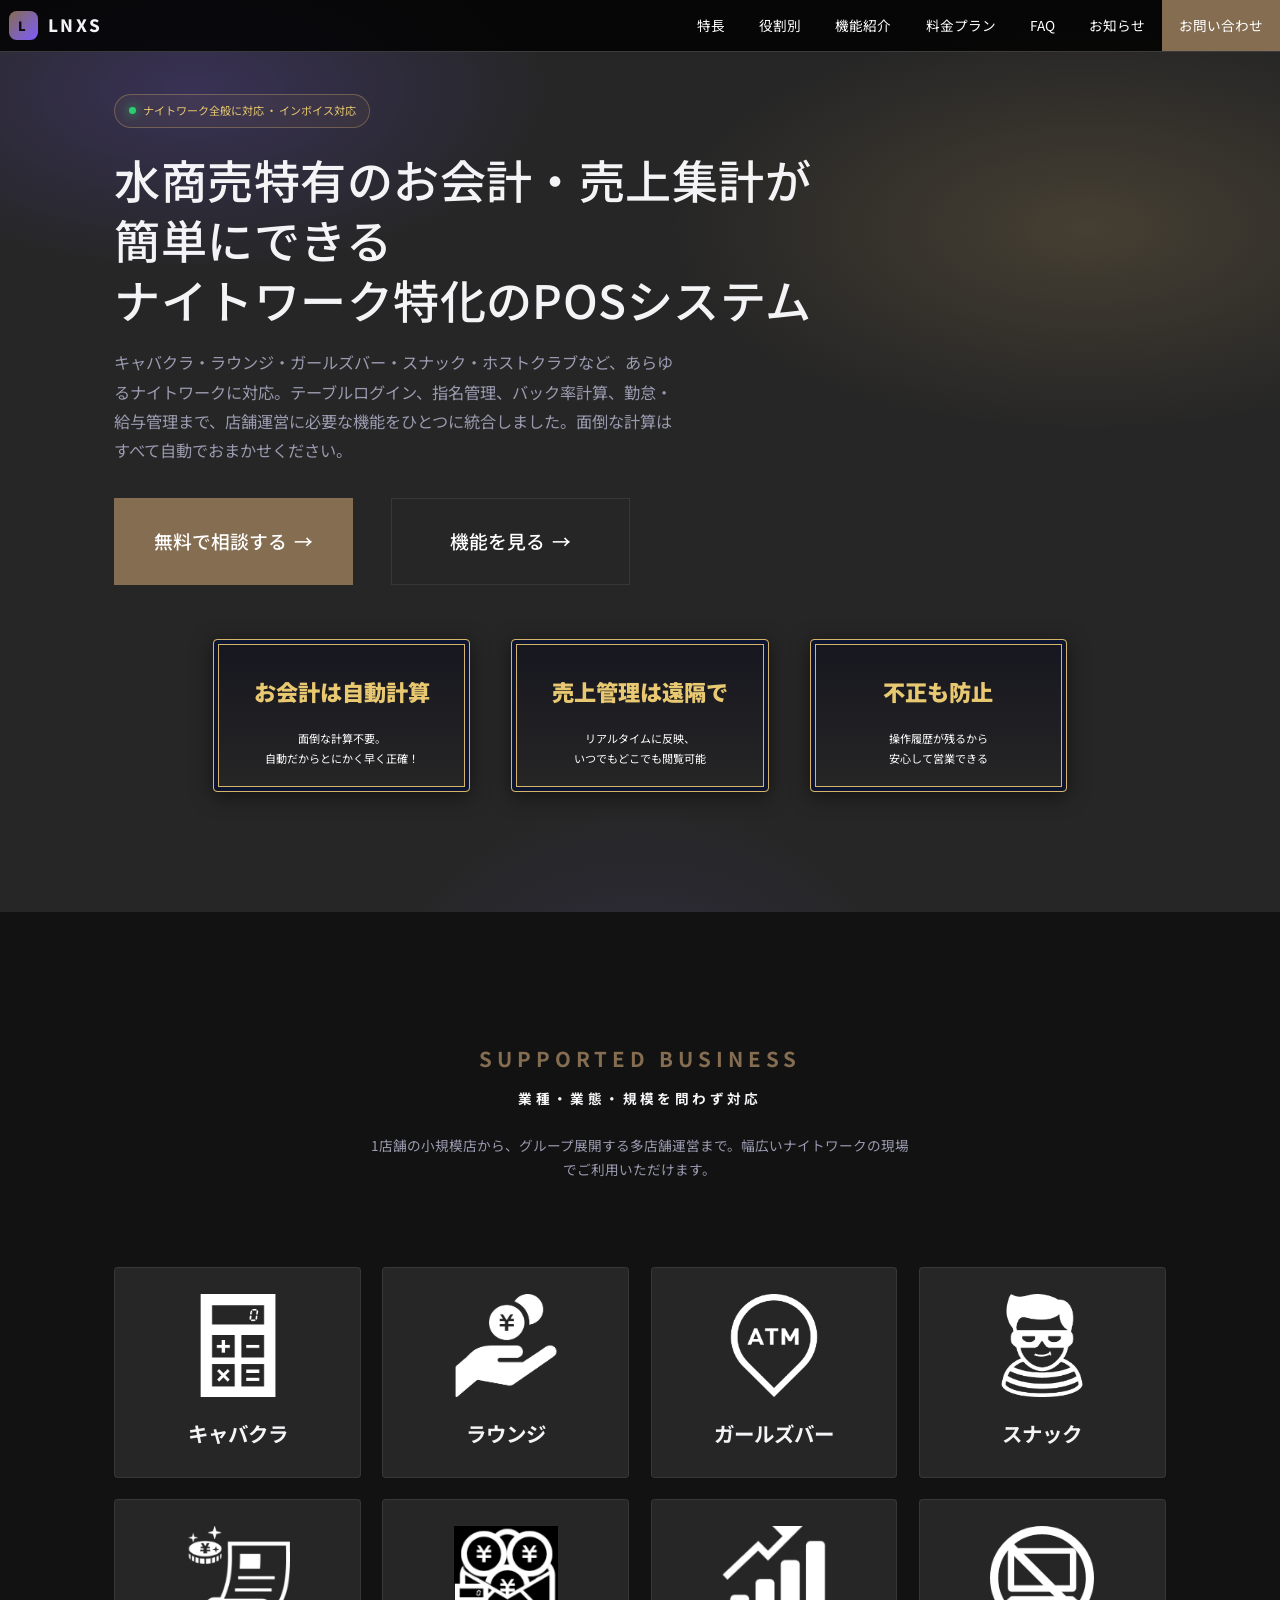
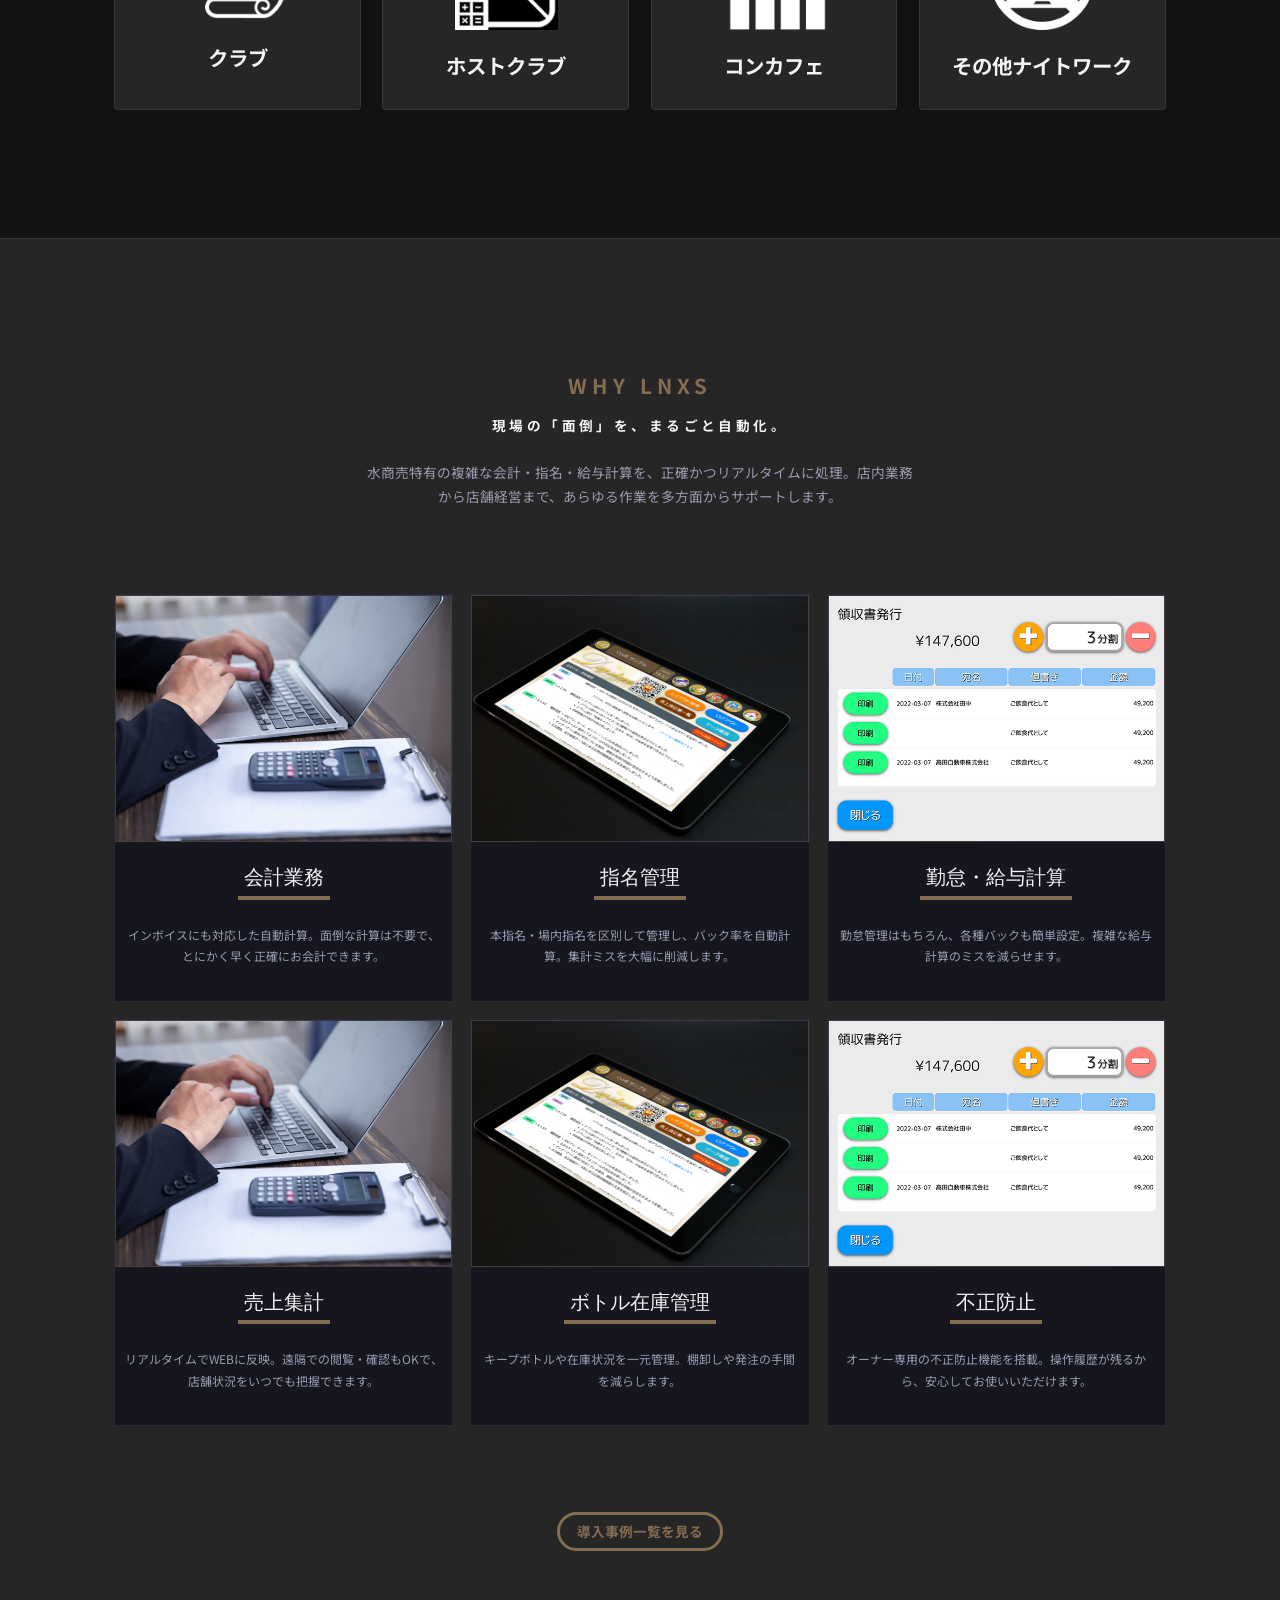
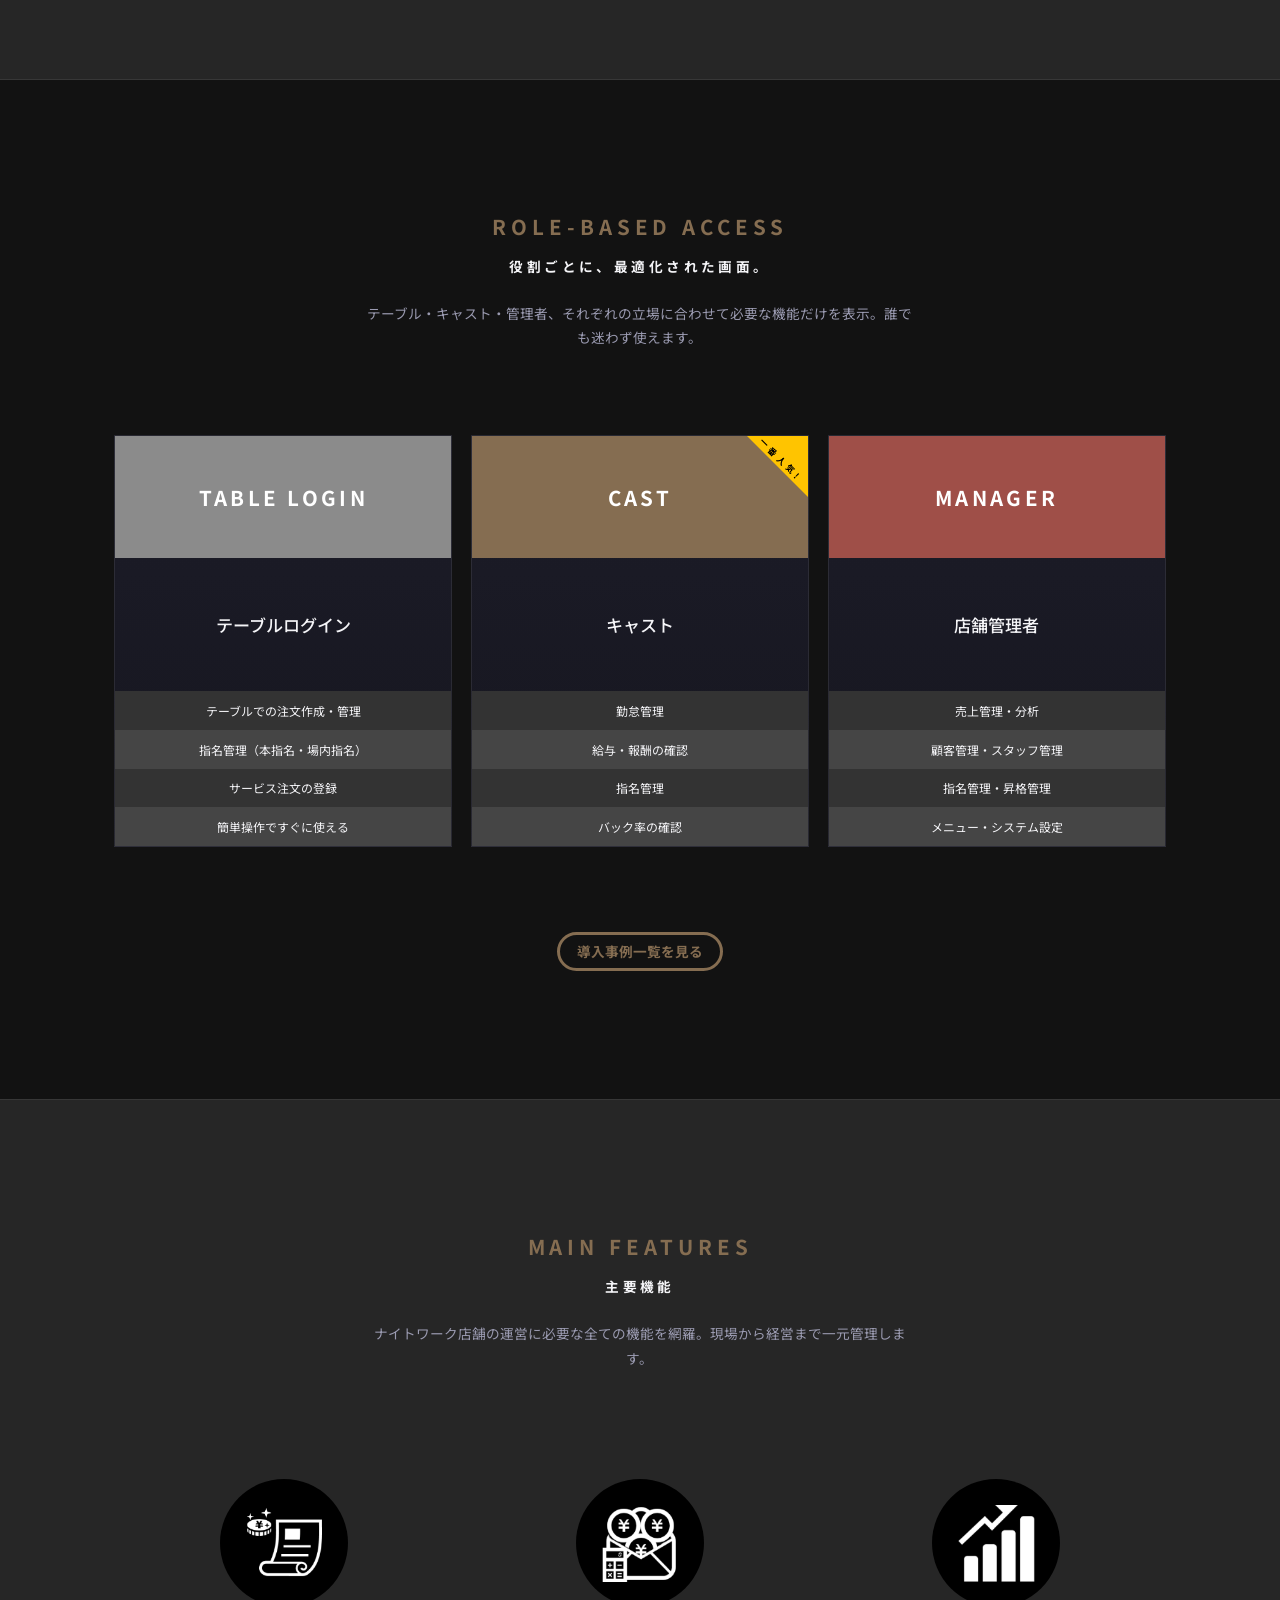
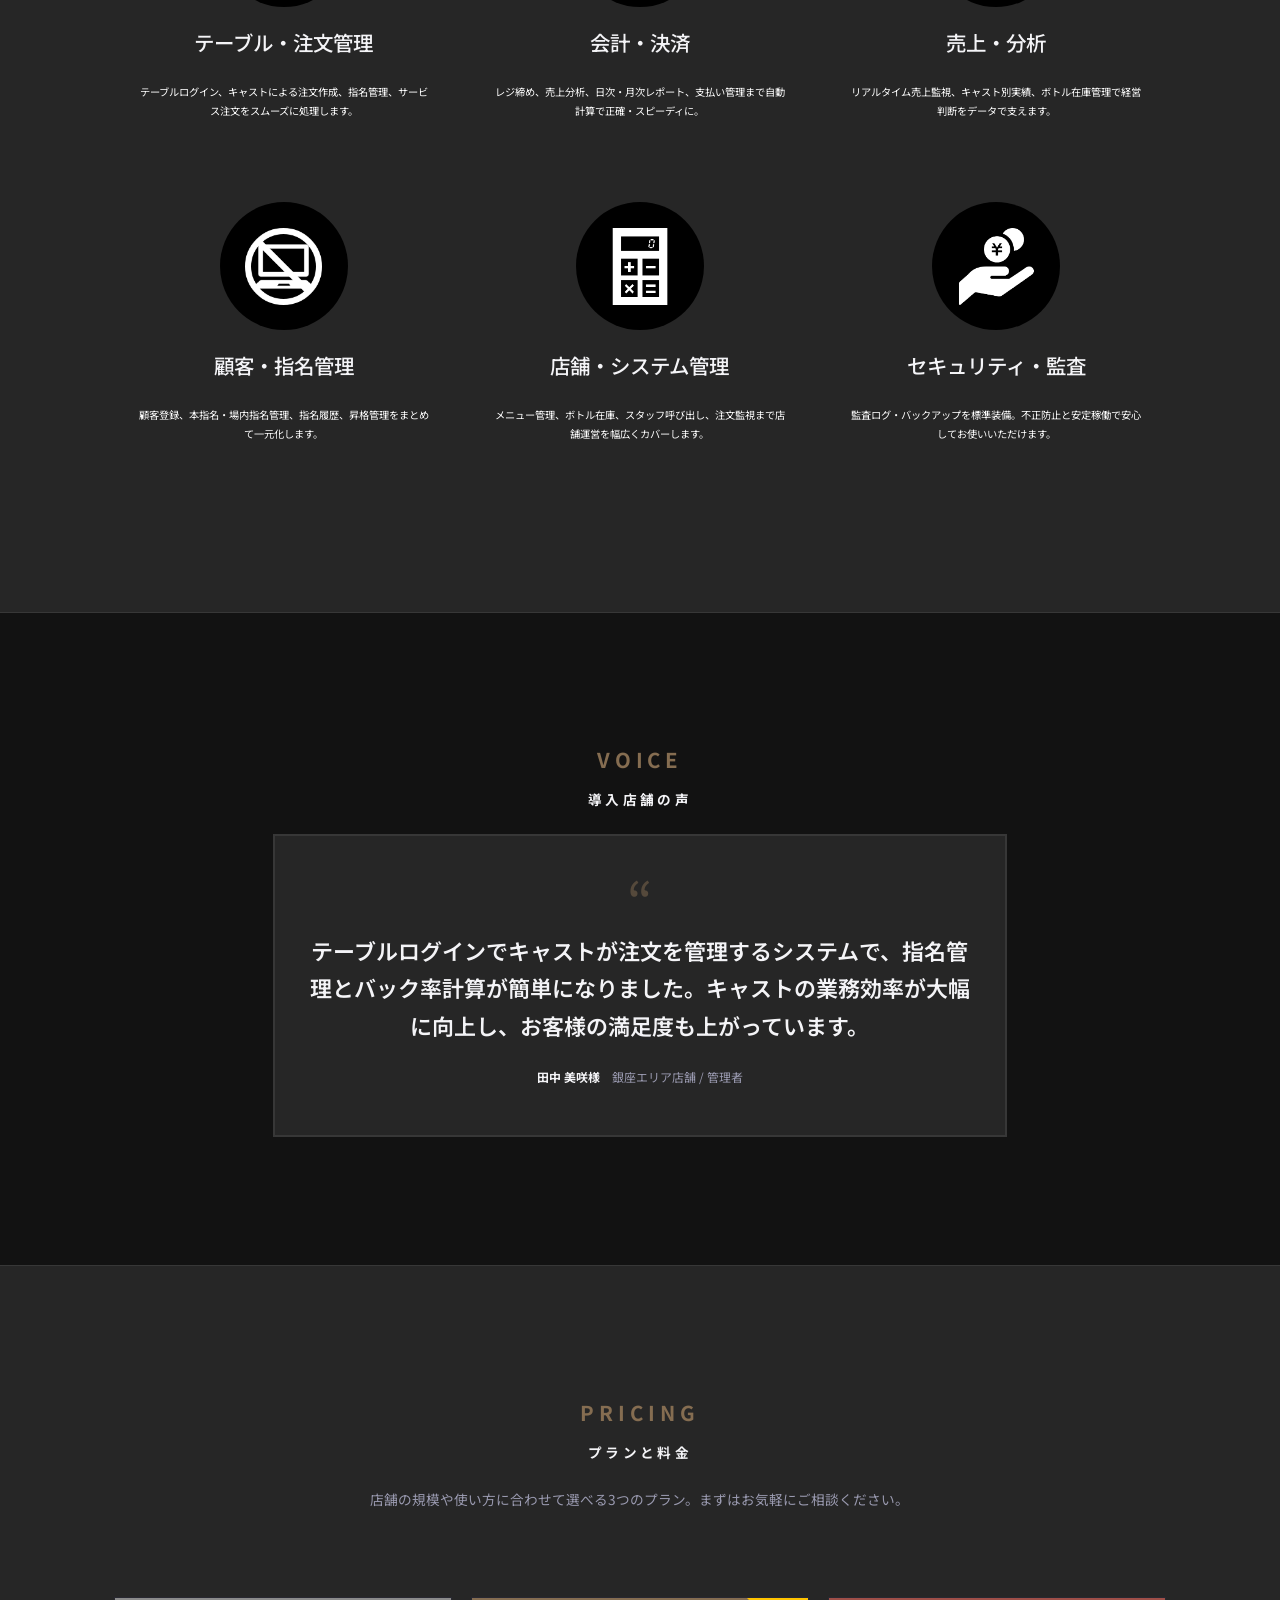
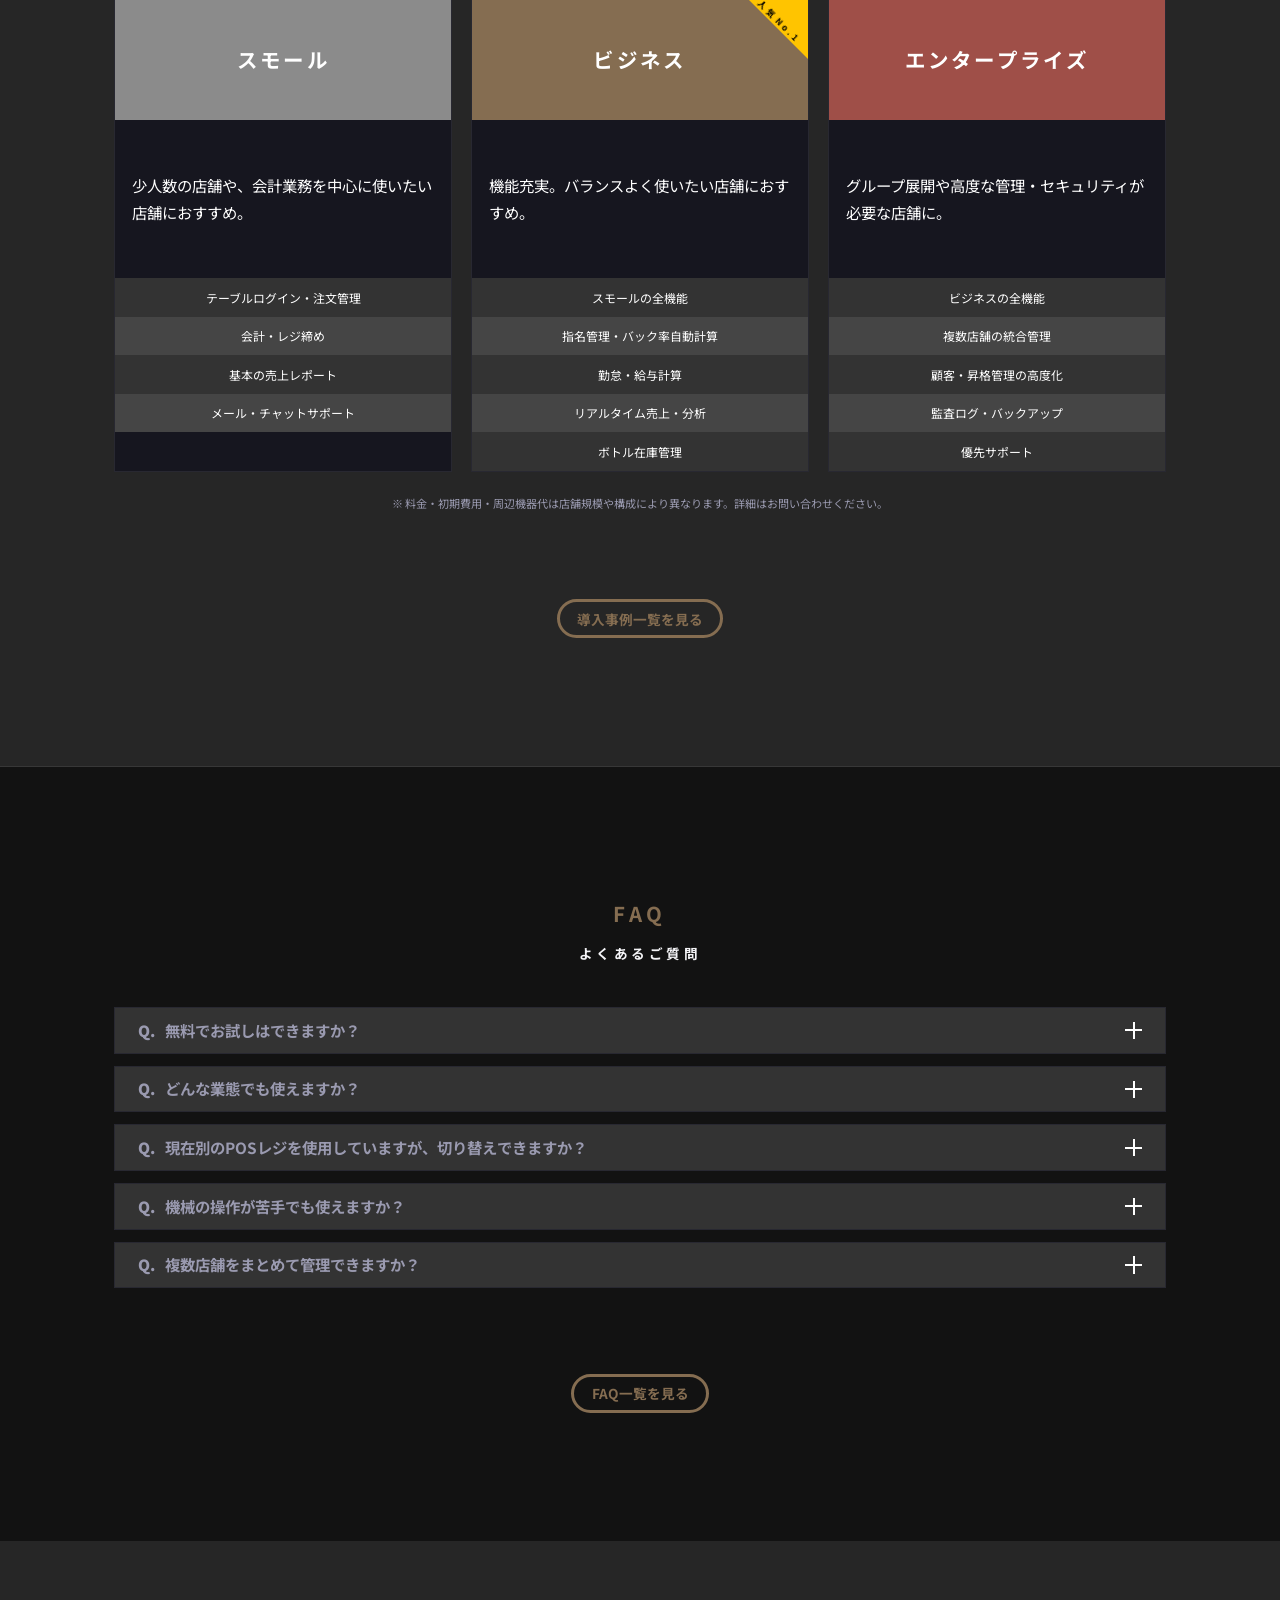
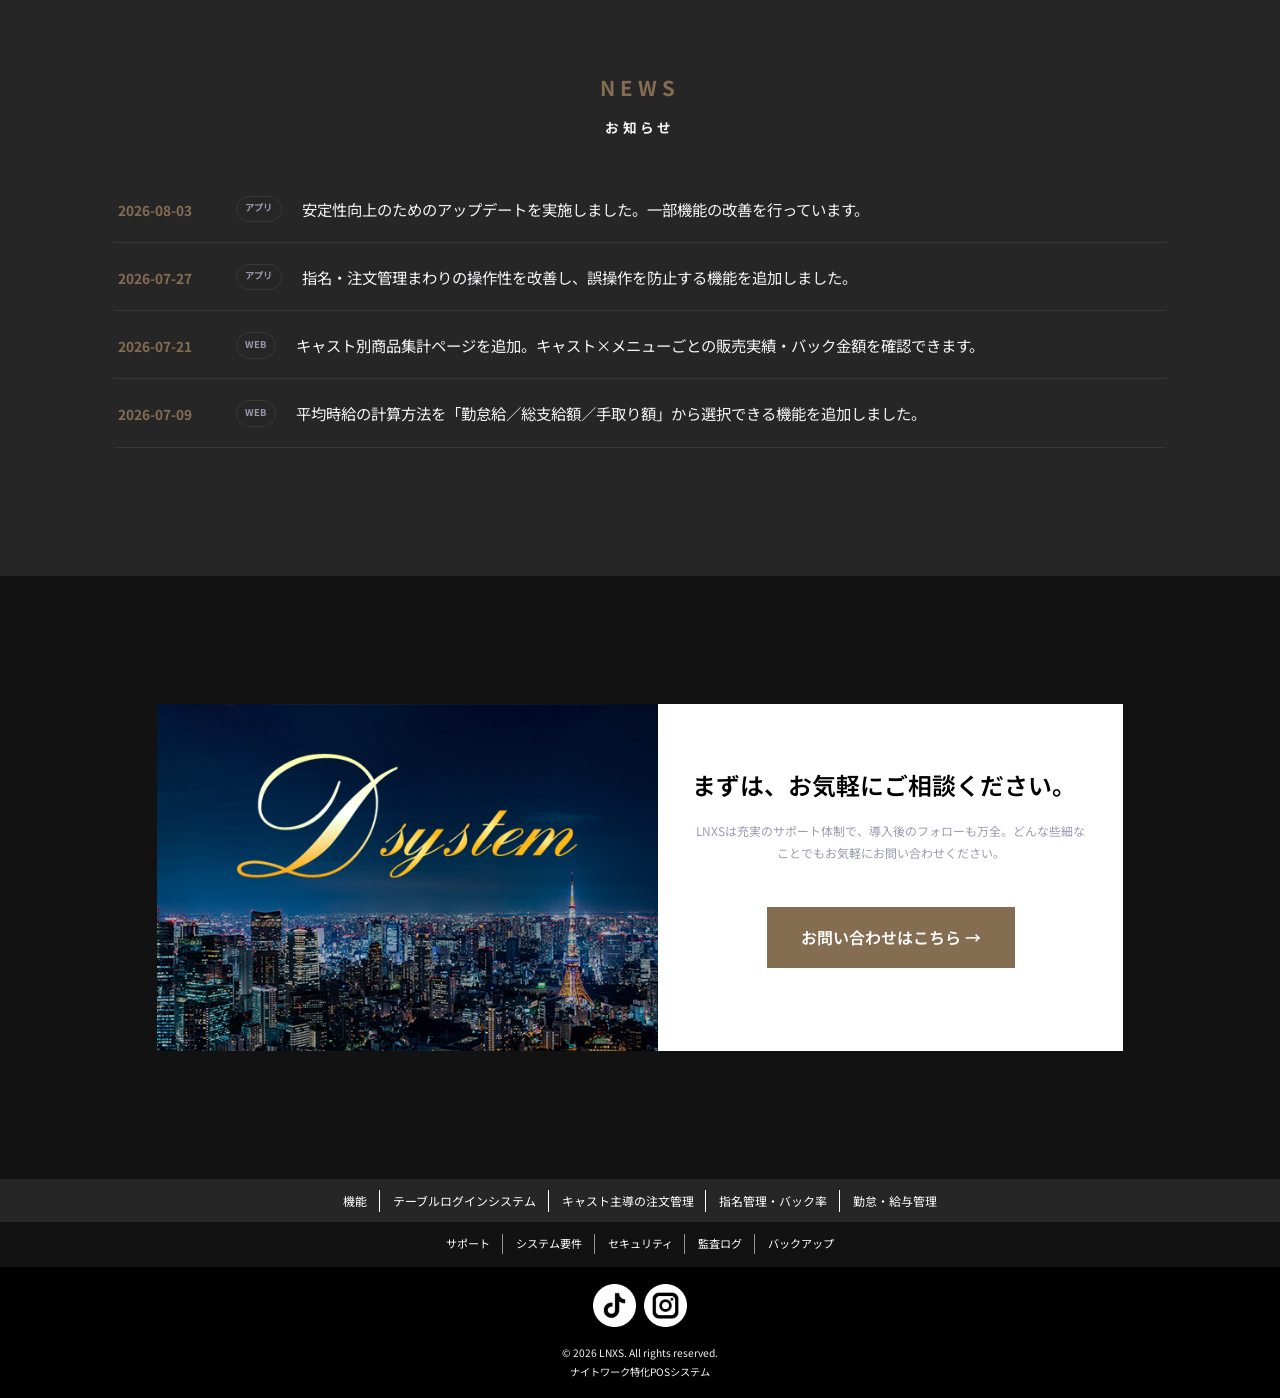
==== index.html @ a69c143a "feat: complete LP responsive" ====
<!DOCTYPE html>
<html lang="ja">

<head>
  <meta charset="UTF-8" />
  <meta name="viewport" content="width=device-width, initial-scale=1.0" />
  <title>LNXS｜(develpoing)</title>
  <meta name="description"
    content="キャバクラ・ラウンジ・ガールズバー・スナック・ホストクラブなど、ナイトワーク全般に対応した統合POSシステム「LNXS」。水商売特有のお会計・売上集計・指名管理・給与計算までワンストップ。" />
  <link rel="stylesheet" href="./assets/scss/style.css">
</head>

<body>

  <!-- ===== Nav ===== -->
  <header class="header">
    <div class="nav">
      <a class="logo"><span class="mark">L</span>LNXS</a>
      <nav class="nav-links">
        <a href="#highlights">特長</a>
        <a href="#roles">役割別</a>
        <a href="#features">機能紹介</a>
        <a href="#pricing">料金プラン</a>
        <a href="#faq">FAQ</a>
        <a href="#news">お知らせ</a>
        <a href="#contact" class="btn btn-primary">お問い合わせ</a>
      </nav>
      <button class="burger" onclick="document.getElementById('m').classList.toggle('open')">☰</button>
    </div>
  </header>

  <!-- ===== Hero ===== -->
  <section class="sec-hero">
    <div class="wrap">
      <span class="badge"><span class="dot"></span>ナイトワーク全般に対応 ・ インボイス対応</span>
      <h1 class="_pc">水商売特有のお会計・売上集計が<br />簡単にできる<br /><span class="grad-text">ナイトワーク特化のPOSシステム</span></h1>
      <h1 class="_sp">水商売特有のお会計・<br />売上集計が簡単にできる<br /><span class="grad-text">ナイトワーク特化のPOSシステム</span></h1>
      <p class="lead">
        キャバクラ・ラウンジ・ガールズバー・スナック・ホストクラブなど、あらゆるナイトワークに対応。テーブルログイン、指名管理、バック率計算、勤怠・給与管理まで、店舗運営に必要な機能をひとつに統合しました。面倒な計算はすべて自動でおまかせください。
      </p>
      <div class="sec-hero-cta">
        <a href="#contact" class="btn btn-primary">
          <p>無料で相談する</p> <span>→</span>
        </a>
        <a href="#features" class="btn btn-ghost">
          <p>機能を見る</p> <span>→</span>
        </a>
      </div>
      <div class="stats">
        <div class="stat js-io _zoomup _delay">
          <div class="num grad-text">お会計は自動計算</div>
          <div class="lbl">面倒な計算不要。<br>自動だからとにかく早く正確！</div>
        </div>
        <div class="stat js-io _zoomup _delay">
          <div class="num grad-text">売上管理は遠隔で</div>
          <div class="lbl">リアルタイムに反映、<br>いつでもどこでも閲覧可能</div>
        </div>
        <div class="stat js-io _zoomup _delay">
          <div class="num grad-text">不正も防止</div>
          <div class="lbl">操作履歴が残るから<br>安心して営業できる</div>
        </div>
      </div>
    </div>
  </section>

  <!-- ===== Industries ===== -->
  <section class="sec-business block">
    <div class="wrap center">
      <span class="eyebrow">Supported Business</span>
      <h2 class="sec-title">業種・業態・規模を問わず対応</h2>
      <p class="sec-sub">1店舗の小規模店から、グループ展開する多店舗運営まで。幅広いナイトワークの現場でご利用いただけます。</p>
      <div class="inds">
        <div class="ind js-io _fadeup _delay"><img src="./assets/img/product01.png" alt="">キャバクラ</div>
        <div class="ind js-io _fadeup _delay"><img src="./assets/img/product02.png" alt="">ラウンジ</div>
        <div class="ind js-io _fadeup _delay"><img src="./assets/img/product03.png" alt="">ガールズバー</div>
        <div class="ind js-io _fadeup _delay"><img src="./assets/img/product04.png" alt="">スナック</div>
        <div class="ind js-io _fadeup _delay"><img src="./assets/img/recommend01.png" alt="">クラブ</div>
        <div class="ind js-io _fadeup _delay"><img src="./assets/img/recommend02.png" alt="">ホストクラブ</div>
        <div class="ind js-io _fadeup _delay"><img src="./assets/img/recommend03.png" alt="">コンカフェ</div>
        <div class="ind js-io _fadeup _delay"><img src="./assets/img/recommend04.png" alt="">その他ナイトワーク</div>
      </div>
    </div>
  </section>

  <!-- ===== Highlights ===== -->
  <section class="highlights block" id="highlights">
    <div class="wrap">
      <div class="center">
        <span class="eyebrow">Why LNXS</span>
        <h2 class="sec-title">現場の「面倒」を、まるごと自動化。</h2>
        <p class="sec-sub">水商売特有の複雑な会計・指名・給与計算を、正確かつリアルタイムに処理。店内業務から店舗経営まで、あらゆる作業を多方面からサポートします。</p>
      </div>
      <div class="hl-grid">
        <div class="hl js-io _fadein _delay">
          <div class="ic"><img src="./assets/img/item01.png" alt=""></div>
          <h3>会計業務</h3>
          <p>インボイスにも対応した自動計算。面倒な計算は不要で、とにかく早く正確にお会計できます。</p>
        </div>
        <div class="hl js-io _fadein _delay">
          <div class="ic"><img src="./assets/img/item02.png" alt=""></div>
          <h3>指名管理</h3>
          <p>本指名・場内指名を区別して管理し、バック率を自動計算。集計ミスを大幅に削減します。</p>
        </div>
        <div class="hl js-io _fadein _delay">
          <div class="ic"><img src="./assets/img/item03.png" alt=""></div>
          <h3>勤怠・給与計算</h3>
          <p>勤怠管理はもちろん、各種バックも簡単設定。複雑な給与計算のミスを減らせます。</p>
        </div>
        <div class="hl js-io _fadein _delay">
          <div class="ic"><img src="./assets/img/item01.png" alt=""></div>
          <h3>売上集計</h3>
          <p>リアルタイムでWEBに反映。遠隔での閲覧・確認もOKで、店舗状況をいつでも把握できます。</p>
        </div>
        <div class="hl js-io _fadein _delay">
          <div class="ic"><img src="./assets/img/item02.png" alt=""></div>
          <h3>ボトル在庫管理</h3>
          <p>キープボトルや在庫状況を一元管理。棚卸しや発注の手間を減らします。</p>
        </div>
        <div class="hl js-io _fadein _delay">
          <div class="ic"><img src="./assets/img/item03.png" alt=""></div>
          <h3>不正防止</h3>
          <p>オーナー専用の不正防止機能を搭載。操作履歴が残るから、安心してお使いいただけます。</p>
        </div>
      </div>
      <div class="more_btn">
        <a href="casestudy/" class="btnM">導入事例一覧を見る</a>
      </div>
    </div>
  </section>

  <!-- ===== Roles ===== -->
  <section class="sec-roles block" id="roles">
    <div class="wrap">
      <div class="center">
        <span class="eyebrow">Role-based Access</span>
        <h2 class="sec-title">役割ごとに、最適化された画面。</h2>
        <p class="sec-sub">テーブル・キャスト・管理者、それぞれの立場に合わせて必要な機能だけを表示。誰でも迷わず使えます。</p>
      </div>
      <div class="roles">
        <div class="role">
          <div class="tag">TABLE LOGIN</div>
          <h3>テーブルログイン</h3>
          <ul>
            <li>テーブルでの注文作成・管理</li>
            <li>指名管理（本指名・場内指名）</li>
            <li>サービス注文の登録</li>
            <li>簡単操作ですぐに使える</li>
          </ul>
        </div>
        <div class="role">
          <div class="tag">CAST</div>
          <h3>キャスト</h3>
          <ul>
            <li>勤怠管理</li>
            <li>給与・報酬の確認</li>
            <li>指名管理</li>
            <li>バック率の確認</li>
          </ul>
        </div>
        <div class="role">
          <div class="tag">MANAGER</div>
          <h3>店舗管理者</h3>
          <ul>
            <li>売上管理・分析</li>
            <li>顧客管理・スタッフ管理</li>
            <li>指名管理・昇格管理</li>
            <li>メニュー・システム設定</li>
          </ul>
        </div>
      </div>
    </div>
    <div class="more_btn">
      <a href="roles/" class="btnM">導入事例一覧を見る</a>
    </div>

  </section>

  <!-- ===== Features ===== -->
  <section class="sec-features block" id="features">
    <div class="wrap">
      <div class="center">
        <span class="eyebrow">Main Features</span>
        <h2 class="sec-title">主要機能</h2>
        <p class="sec-sub">ナイトワーク店舗の運営に必要な全ての機能を網羅。現場から経営まで一元管理します。</p>
      </div>
      <div class="feat-grid">
        <div class="feat">
          <div class="ic"><img src="./assets/img/recommend01.png" alt=""></div>
          <div>
            <h3>テーブル・注文管理</h3>
            <p>テーブルログイン、キャストによる注文作成、指名管理、サービス注文をスムーズに処理します。</p>
          </div>
        </div>
        <div class="feat">
          <div class="ic"><img src="./assets/img/recommend02.png" alt=""></div>
          <div>
            <h3>会計・決済</h3>
            <p>レジ締め、売上分析、日次・月次レポート、支払い管理まで自動計算で正確・スピーディに。</p>
          </div>
        </div>
        <div class="feat">
          <div class="ic"><img src="./assets/img/recommend03.png" alt=""></div>
          <div>
            <h3>売上・分析</h3>
            <p>リアルタイム売上監視、キャスト別実績、ボトル在庫管理で経営判断をデータで支えます。</p>
          </div>
        </div>
        <div class="feat">
          <div class="ic"><img src="./assets/img/recommend04.png" alt=""></div>
          <div>
            <h3>顧客・指名管理</h3>
            <p>顧客登録、本指名・場内指名管理、指名履歴、昇格管理をまとめて一元化します。</p>
          </div>
        </div>
        <div class="feat">
          <div class="ic"><img src="./assets/img/product01.png" alt=""></div>
          <div>
            <h3>店舗・システム管理</h3>
            <p>メニュー管理、ボトル在庫、スタッフ呼び出し、注文監視まで店舗運営を幅広くカバーします。</p>
          </div>
        </div>
        <div class="feat">
          <div class="ic"><img src="./assets/img/product02.png" alt=""></div>
          <div>
            <h3>セキュリティ・監査</h3>
            <p>監査ログ・バックアップを標準装備。不正防止と安定稼働で安心してお使いいただけます。</p>
          </div>
        </div>
      </div>
    </div>
  </section>

  <!-- ===== Testimonial ===== -->
  <section class="sec-testimonial block">
    <div class="wrap">
      <div class="center" style="margin-bottom:16px">
        <span class="eyebrow">Voice</span>
        <h2 class="sec-title">導入店舗の声</h2>
      </div>
      <div class="quote-wrap">
        <div class="quote">
          <div class="mark">“</div>
          <p>テーブルログインでキャストが注文を管理するシステムで、指名管理とバック率計算が簡単になりました。キャストの業務効率が大幅に向上し、お客様の満足度も上がっています。</p>
          <div class="who"><b>田中 美咲様</b>　銀座エリア店舗 / 管理者</div>
        </div>
      </div>
    </div>
  </section>

  <!-- ===== Pricing ===== -->
  <section class="sec-pricing block" id="pricing">
    <div class="wrap">
      <div class="center">
        <span class="eyebrow">Pricing</span>
        <h2 class="sec-title">プランと料金</h2>
        <p class="sec-sub">店舗の規模や使い方に合わせて選べる3つのプラン。まずはお気軽にご相談ください。</p>
      </div>
      <div class="plans js-io _fadeup _delay">
        <div class="plan">
          <h3>スモール</h3>
          <p class="desc">少人数の店舗や、会計業務を中心に使いたい店舗におすすめ。</p>
          <ul>
            <li>テーブルログイン・注文管理</li>
            <li>会計・レジ締め</li>
            <li>基本の売上レポート</li>
            <li>メール・チャットサポート</li>
          </ul>
        </div>
        <div class="plan featured js-io _fadeup _delay">
          <h3>ビジネス</h3>
          <p class="desc">機能充実。バランスよく使いたい店舗におすすめ。</p>
          <ul>
            <li>スモールの全機能</li>
            <li>指名管理・バック率自動計算</li>
            <li>勤怠・給与計算</li>
            <li>リアルタイム売上・分析</li>
            <li>ボトル在庫管理</li>
          </ul>
        </div>
        <div class="plan js-io _fadeup _delay">
          <h3>エンタープライズ</h3>
          <p class="desc">グループ展開や高度な管理・セキュリティが必要な店舗に。</p>
          <ul>
            <li>ビジネスの全機能</li>
            <li>複数店舗の統合管理</li>
            <li>顧客・昇格管理の高度化</li>
            <li>監査ログ・バックアップ</li>
            <li>優先サポート</li>
          </ul>
        </div>
      </div>
      <p class="note">※ 料金・初期費用・周辺機器代は店舗規模や構成により異なります。詳細はお問い合わせください。</p>
      <div class="more_btn">
        <a href="plans/" class="btnM">導入事例一覧を見る</a>
      </div>
    </div>
  </section>

  <!-- ===== FAQ ===== -->
  <section class="sec-faq block" id="faq">
    <div class="wrap">
      <div class="center">
        <span class="eyebrow">FAQ</span>
        <h2 class="sec-title">よくあるご質問</h2>
      </div>
      <div class="faq-list">
        <details class="faq">
          <summary><span class="q"><i>Q.</i> 無料でお試しはできますか？</span><span class="plus"></span></summary>
          <div class="a">
            <i>A.</i>導入前のご相談やデモのご案内を行っております。まずはお問い合わせフォームよりご連絡ください。店舗の状況に合わせて最適なプランをご提案します。
          </div>
        </details>
        <details class="faq">
          <summary><span class="q"><i>Q.</i> どんな業態でも使えますか？</span><span class="plus"></span></summary>
          <div class="a">
            <i>A.</i>キャバクラ・ラウンジ・ガールズバー・スナック・ホストクラブなど、ナイトワーク全般に対応しています。業態ごとの会計・指名・給与のルールに合わせて柔軟に設定できます。
          </div>
        </details>
        <details class="faq">
          <summary><span class="q"><i>Q.</i> 現在別のPOSレジを使用していますが、切り替えできますか？</span><span class="plus"></span></summary>
          <div class="a">
            <i>A.</i>他システムからの切り替えにも対応しています。メニューや顧客情報の移行についても、導入サポートの中でご案内します。まずは現状の環境をお聞かせください。
          </div>
        </details>
        <details class="faq">
          <summary><span class="q"><i>Q.</i> 機械の操作が苦手でも使えますか？</span><span class="plus"></span></summary>
          <div class="a">
            <i>A.</i>テーブルログインは簡単操作を前提に設計されており、初めての方でも安心してお使いいただけます。役割ごとに画面が最適化されているため、迷わず操作できます。
          </div>
        </details>
        <details class="faq">
          <summary><span class="q"><i>Q.</i> 複数店舗をまとめて管理できますか？</span><span class="plus"></span></summary>
          <div class="a">
            <i>A.</i>エンタープライズプランでは複数店舗の統合管理に対応しています。グループ全体の売上・キャスト実績を横断的に確認できます。
          </div>
        </details>
      </div>
    </div>
    <div class="more_btn">
      <a href="faq/" class="btnM">FAQ一覧を見る</a>
    </div>

  </section>

  <!-- ===== News ===== -->
  <section class="sec-news block" id="news">
    <div class="wrap">
      <div class="center">
        <span class="eyebrow">News</span>
        <h2 class="sec-title">お知らせ</h2>
      </div>
      <div class="news-list">
        <div class="news-item js-io _fadeup _delay"><div><time>2026-08-03</time><span class="tag2">アプリ</span></div>
          <p>安定性向上のためのアップデートを実施しました。一部機能の改善を行っています。</p>
        </div>
        <div class="news-item js-io _fadeup _delay"><div><time>2026-07-27</time><span class="tag2">アプリ</span></div>
          <p>指名・注文管理まわりの操作性を改善し、誤操作を防止する機能を追加しました。</p>
        </div>
        <div class="news-item js-io _fadeup _delay"><div><time>2026-07-21</time><span class="tag2">WEB</span></div>
          <p>キャスト別商品集計ページを追加。キャスト×メニューごとの販売実績・バック金額を確認できます。</p>
        </div>
        <div class="news-item js-io _fadeup _delay"><div><time>2026-07-09</time><span class="tag2">WEB</span></div>
          <p>平均時給の計算方法を「勤怠給／総支給額／手取り額」から選択できる機能を追加しました。</p>
        </div>
      </div>
    </div>
  </section>

  <!-- ===== CTA / Contact ===== -->
  <section class="sec-contact block" id="contact">
    <div class="cta wrap">
      <div class="cta-banner">
        <img src="./assets/img/contact.png" alt="">
      </div>
      <div class="cta-inner">
        <h2>まずは、お気軽にご相談ください。</h2>
        <p>LNXSは充実のサポート体制で、導入後のフォローも万全。どんな些細なことでもお気軽にお問い合わせください。</p>
        <a href="https://lnxs.jp/" class="btn btn-primary" style="padding:16px 34px;font-size:16px">お問い合わせはこちら →</a>
      </div>
    </div>
  </section>

  <!-- ===== Footer ===== -->
  <footer>
    <div class="footer-links">
      <li><a>機能</a></li>
      <li><a href="#features">テーブルログインシステム</a></li>
      <li><a href="#features">キャスト主導の注文管理</a></li>
      <li><a href="#features">指名管理・バック率</a></li>
      <li><a href="#features">勤怠・給与管理</a></li>
    </div>
    <div class="footer-bottom">
      <a>サポート</a>
      <a href="#faq">システム要件</a>
      <a href="#">セキュリティ</a>
      <a href="#">監査ログ</a>
      <a href="#">バックアップ</a>
    </div>
    <div class="foot-bottom">
      <ul>
        <li>
          <a href=""><img src="./assets/img/icon_tiktok.png" alt=""></a>
        </li>
        <li>
          <a href=""><img src="./assets/img/icon_instagram.png" alt=""></a>
        </li>
      </ul>
      <span>© 2026 LNXS. All rights reserved.</span>
      <span>ナイトワーク特化POSシステム</span>
    </div>
  </footer>

</body>
<script src="./assets/js/jquery.min.js"></script>
<script src="./assets/js/jquery.lettering.min.js"></script>
<script src="./assets/js/gsap.min.js"></script>
<script src="./assets/js/ScrollTrigger.min.js"></script>
<script src="./assets/js/lenis.min.js"></script>
<script src="./assets/js/imagesloaded.pkgd.min.js"></script>
<script src="./assets/js/common.js"></script>

</html>
---- assets/scss/style.css ----
@charset "UTF-8";
@import url("https://fonts.googleapis.com/css2?family=Noto+Sans+JP:wght@100..900&family=Zen+Maru+Gothic&display=swap");
@import url("https://fonts.googleapis.com/css2?family=Barlow:ital,wght@0,100;0,200;0,300;0,400;0,500;0,600;0,700;0,800;0,900;1,100;1,200;1,300;1,400;1,500;1,600;1,700;1,800;1,900&display=swap");
@import url("https://fonts.googleapis.com/css2?family=Zen+Kaku+Gothic+Antique:wght@300;400;500;700;900&display=swap");
:root {
  --grad-progress: 0;
  --intro-progress: 0;
  --g-padding-s: 40px;
  --g-padding-m: 120px;
  --g-padding-l: 152px;
  --g-color-base: #ECECEC;
  --g-color-bg: #F4F5F7;
  --g-color-red: #EF626B;
  --g-color-orange: #E27A1E;
  --g-color-black: #131514;
  --g-color-blue: #00A0E9;
  --g-color-white: #fff;
  --g-color-border: #707070;
}
@media screen and (max-width: 1500px) {
  :root {
    --g-padding-s: 40rem;
    --g-padding-m: 120rem;
    --g-padding-l: 152rem;
  }
}
@media screen and (max-width: 768px) {
  :root {
    --g-padding-s: 0;
    --g-padding-m: 0;
    --g-padding-l: 0;
  }
}

:root {
  --bg: #121212;
  --bg-2: #262626;
  --card: #16161f;
  --card-2: #1c1c28;
  --line: rgba(255, 255, 255, .08);
  --txt: #f4f4f7;
  --muted: #9a9ab0;
  --gold: #856D51;
  --gold-2: #504231;
  --gold-text: #e8c870;
  --purple: #7c5cff;
  --purple-2: #b28bff;
  --radius: 18px;
  --shadow: 0 20px 60px rgba(0, 0, 0, .45);
}

._b {
  font-weight: bold;
}

._m {
  font-weight: 500;
}

._n {
  font-weight: normal;
}

.c-font-xs {
  font-size: 12rem;
  letter-spacing: 0.05em;
}

.c-font-s {
  font-size: 16rem;
  font-weight: 500;
  line-height: 1.4;
}

.c-font-m {
  font-size: 25rem;
  line-height: 2;
  letter-spacing: 0.05em;
}

.c-font-l {
  font-size: 45rem;
  font-weight: 500;
  line-height: 90rem;
  letter-spacing: 0.05em;
}

.c-font-xl {
  font-size: 120rem;
  font-weight: normal;
  line-height: 1.2;
}

@media (max-width: 768px) {
  ._pc {
    display: none !important;
  }
}
@media (min-width: 1025px) {
  ._tablet {
    display: none !important;
  }
}
@media (min-width: 768px) {
  ._sp {
    display: none !important;
  }
}
.smooth-scroll {
  height: 100vh;
  width: 100%;
}

.scrollbar-track {
  display: none !important;
}

html.has-scroll-smooth {
  overflow: hidden;
}

html.has-scroll-dragging {
  -webkit-user-select: none;
  -moz-user-select: none;
  user-select: none;
}

[data-scroll-container] {
  overflow: hidden !important;
}

.has-scroll-smooth body {
  overflow: hidden;
}

.has-scroll-smooth [data-scroll-container] {
  min-height: 100vh;
}

.c-scrollbar {
  position: absolute;
  right: 0;
  top: 0;
  width: 11rem;
  height: 100vh;
  transform-origin: center right;
  transition: transform 0.3s, opacity 0.3s;
  opacity: 0;
}

.c-scrollbar:hover {
  transform: scaleX(1.45);
}

.c-scrollbar:hover,
.has-scroll-scrolling .c-scrollbar,
.has-scroll-dragging .c-scrollbar {
  opacity: 1;
}

.c-scrollbar_thumb {
  position: absolute;
  top: 0;
  right: 0;
  background-color: black;
  opacity: 0.5;
  width: 7rem;
  border-radius: 10rem;
  margin: 2rem;
  cursor: grab;
}

.has-scroll-dragging .c-scrollbar_thumb {
  cursor: grabbing;
}

.cover-footer {
  z-index: 1;
}

body.is-loading .js-cursor {
  display: none;
}

* {
  box-sizing: border-box;
  margin: 0;
  padding: 0;
}

*:focus {
  outline: none;
}

html {
  box-sizing: border-box;
  width: 100%;
  height: 100%;
  -webkit-font-smoothing: antialiased;
  -moz-osx-font-smoothing: grayscale;
  -webkit-tap-highlight-color: transparent;
  -webkit-text-size-adjust: 100%;
  font-size: 1px;
}
@media screen and (max-width: 1500px) {
  html {
    font-size: 0.0666666667vw;
  }
}
@media screen and (max-width: 768px) {
  html {
    font-size: 0.2666666667vw;
  }
}
html::-webkit-scrollbar {
  display: none;
}

html.lenis {
  height: auto;
}

.lenis.lenis-smooth {
  scroll-behavior: auto;
}

.lenis.lenis-smooth [data-lenis-prevent] {
  overscroll-behavior: contain;
}

.lenis.lenis-stopped {
  overflow: hidden;
}

.lenis.lenis-scrolling iframe {
  pointer-events: none;
}

::before,
::after {
  box-sizing: inherit;
  margin: 0;
}

::-moz-selection {
  background-color: #ccc;
}

::selection {
  background-color: #ccc;
}

body {
  overflow-wrap: break-word;
  width: 100%;
  min-height: 100%;
  line-height: 1.8;
  overflow-x: clip;
  font-family: "Hiragino Kaku Gothic ProN", "Hiragino Sans", "Noto Sans JP", "Yu Gothic", Meiryo, sans-serif;
  background: var(--bg);
  color: var(--txt);
  line-height: 1.8;
  -webkit-font-smoothing: antialiased;
  overflow-x: hidden;
}
body.is-menu-active {
  overflow: hidden;
}

html.lenis {
  height: auto;
}

.lenis.lenis-smooth {
  scroll-behavior: auto;
}

.lenis.lenis-smooth [data-lenis-prevent] {
  overscroll-behavior: contain;
}

.lenis.lenis-stopped {
  overflow: hidden;
}

.lenis.lenis-scrolling iframe {
  pointer-events: none;
}

h1,
h2,
h3,
h4,
h5,
h6 {
  font-weight: normal;
  font-size: 1em;
}

a {
  background-color: transparent;
  color: inherit;
  text-decoration: none;
}

audio,
canvas,
iframe,
img,
svg,
video {
  vertical-align: middle;
}

img {
  max-width: 100%;
  width: 100%;
  height: auto;
  border: 0;
}

ul,
ol {
  padding: 0;
  list-style: none;
}

dl {
  padding: 0;
}

iframe {
  border-style: none;
}

.black a,
.black p {
  color: #000;
}

section {
  position: relative;
  overflow: hidden;
}

span {
  font-family: inherit;
  font-size: inherit;
  font-weight: inherit;
  letter-spacing: inherit;
  color: inherit;
}

body.mac-os .home-intro__ttl-icons-graphic {
  bottom: 1.9270833333vw !important;
}
body.mac-os .home-footer__intro .home-intro__ttl-icons-graphic {
  bottom: 0.2083333333vw !important;
}

.sec-ttl__wrap._show .sec-ttl span {
  transform: translateY(0);
}

.js-menu .c-menu {
  display: flex;
  align-items: center;
  overflow: hidden;
}
.js-menu .c-menu span {
  position: relative;
  display: inline-block;
  line-height: 1;
  color: inherit;
}
@media screen and (max-width: 768px) {
  .js-menu .c-menu span {
    transform: unset !important;
  }
}
.js-menu .c-menu span::after {
  position: absolute;
  top: 0;
  left: 0;
  color: inherit;
  content: attr(data-text);
  transform: translateY(100%);
}
@media screen and (max-width: 768px) {
  .js-menu .c-menu span::after {
    content: unset;
  }
}

section {
  position: relative;
}

.forpc {
  display: block;
}
@media screen and (max-width: 768px) {
  .forpc {
    display: none;
  }
}

.forsp {
  display: none;
}
@media screen and (max-width: 768px) {
  .forsp {
    display: block;
  }
}

.container {
  max-width: 1100px;
  width: 100%;
  margin: auto;
}
@media screen and (max-width: 1500px) {
  .container {
    max-width: 1100rem;
  }
}
@media screen and (max-width: 768px) {
  .container {
    max-width: 295rem;
  }
}

.h-container {
  max-width: 1200px;
  width: 100%;
  margin: auto;
}
@media screen and (max-width: 1500px) {
  .h-container {
    max-width: 1200rem;
  }
}
@media screen and (max-width: 768px) {
  .h-container {
    max-width: 295rem;
  }
}

.s-container {
  max-width: 800px;
  width: 100%;
  margin: auto;
}
@media screen and (max-width: 1500px) {
  .s-container {
    max-width: 800rem;
  }
}
@media screen and (max-width: 768px) {
  .s-container {
    max-width: 390rem;
  }
}

.sec-ttl {
  text-align: center;
}
.sec-ttl h2 {
  color: var(--g-color-white);
  font-size: 110px;
  letter-spacing: 0.05em;
  font-family: "Barlow", sans-serif;
  font-weight: 400;
  line-height: 1;
  overflow: hidden;
}
@media screen and (max-width: 1500px) {
  .sec-ttl h2 {
    font-size: 110rem;
  }
}
@media screen and (max-width: 768px) {
  .sec-ttl h2 {
    line-height: 1.5;
    font-size: 58rem;
  }
}
.sec-ttl h2 span {
  display: block;
}
.sec-ttl h2 span._fadeup {
  transform: translateY(100%);
  opacity: 1;
}
.sec-ttl p {
  font-size: 18px;
  letter-spacing: 0.05em;
  color: var(--g-color-white);
  line-height: 1;
}
@media screen and (max-width: 768px) {
  .sec-ttl p {
    font-size: 14rem;
  }
}
.sec-ttl._blue h2, .sec-ttl._blue p {
  color: #00A0E9;
}

.parallax-img__wrap {
  position: relative;
}
.parallax-img__wrap .parallax-img {
  position: absolute;
  top: 0;
  left: 0;
  width: 100%;
  height: 130%;
}

.slide-auto-loop-wrap {
  display: flex;
  align-items: center;
  overflow: hidden;
}

.slide-auto-loop-area {
  display: flex;
  list-style: none;
  margin: 0;
  padding: 0;
  animation: loop-area 100s infinite linear;
}

@keyframes loop-area {
  0% {
    transform: translateX(0);
  }
  100% {
    transform: translateX(-100%);
  }
}
.slide-auto-loop-img {
  width: 520px;
  height: 400px;
}
@media screen and (max-width: 1500px) {
  .slide-auto-loop-img {
    width: 520rem;
    height: 400rem;
  }
}
@media screen and (max-width: 768px) {
  .slide-auto-loop-img {
    width: 417rem;
    height: 320rem;
  }
}
.slide-auto-loop-img img {
  width: 100%;
  height: 100%;
  -o-object-fit: cover;
     object-fit: cover;
}

.slide-auto-loop-txt {
  font-size: 176px;
  letter-spacing: 0.05em;
  color: var(--g-color-white);
  font-family: "Barlow", sans-serif;
  font-weight: 400;
  line-height: 1;
  text-wrap: nowrap;
  margin-right: 140px;
}
@media screen and (max-width: 1500px) {
  .slide-auto-loop-txt {
    margin-right: 140rem;
    font-size: 176rem;
  }
}
@media screen and (max-width: 768px) {
  .slide-auto-loop-txt {
    font-size: 74rem;
  }
}

.lower-ttl {
  height: 520px;
  position: relative;
  padding-top: 180px;
  text-align: center;
  background: url(../img/lower-ttl.webp);
  background-repeat: no-repeat;
  background-size: cover;
  background-position: bottom;
  margin-bottom: 120px;
}
@media screen and (max-width: 1500px) {
  .lower-ttl {
    margin-bottom: 120rem;
    height: 520rem;
    padding-top: 180rem;
  }
}
@media screen and (max-width: 768px) {
  .lower-ttl {
    margin-bottom: 60rem;
    height: 300rem;
    padding-top: 120rem;
  }
}
.lower-ttl h2 {
  font-size: 110px;
  letter-spacing: 0.05em;
  line-height: 1.5;
  font-family: "Barlow", sans-serif;
  color: var(--g-color-white);
  font-weight: 500;
}
@media screen and (max-width: 1500px) {
  .lower-ttl h2 {
    font-size: 110rem;
  }
}
@media screen and (max-width: 768px) {
  .lower-ttl h2 {
    font-size: 58rem;
  }
}
.lower-ttl p {
  font-size: 18px;
  letter-spacing: 0.05em;
  line-height: 1;
  color: var(--g-color-white);
}
@media screen and (max-width: 768px) {
  .lower-ttl p {
    font-size: 16rem;
  }
}
.lower-ttl-deco img {
  position: absolute;
}
.lower-ttl-deco img:nth-child(1) {
  top: 96px;
  left: 46px;
  width: 330px;
}
@media screen and (max-width: 1500px) {
  .lower-ttl-deco img:nth-child(1) {
    top: 96rem;
    left: 46rem;
    width: 330rem;
  }
}
@media screen and (max-width: 768px) {
  .lower-ttl-deco img:nth-child(1) {
    top: 85rem;
    left: 20rem;
    width: 110rem;
  }
}
.lower-ttl-deco img:nth-child(2) {
  top: 298px;
  right: 70%;
  width: 162px;
}
@media screen and (max-width: 1500px) {
  .lower-ttl-deco img:nth-child(2) {
    top: 298rem;
    width: 162rem;
  }
}
@media screen and (max-width: 768px) {
  .lower-ttl-deco img:nth-child(2) {
    left: 0;
    right: auto;
    top: 228rem;
    width: 90rem;
  }
}
.lower-ttl-deco img:nth-child(3) {
  width: 400px;
  bottom: 56px;
  right: 0;
}
@media screen and (max-width: 1500px) {
  .lower-ttl-deco img:nth-child(3) {
    width: 400rem;
    bottom: 56rem;
  }
}
@media screen and (max-width: 768px) {
  .lower-ttl-deco img:nth-child(3) {
    width: 120rem;
    bottom: 36rem;
  }
}

.work-ctg-list {
  margin-bottom: 42px;
}
@media screen and (max-width: 1500px) {
  .work-ctg-list {
    margin-bottom: 42rem;
  }
}
@media screen and (max-width: 768px) {
  .work-ctg-list {
    margin-bottom: 20rem;
  }
}
.work-ctg-list-main {
  width: 100%;
  overflow-x: auto;
  padding-bottom: 20px;
}
@media screen and (max-width: 1500px) {
  .work-ctg-list-main {
    padding-bottom: 20rem;
  }
}
.work-ctg-list ul {
  display: flex;
  align-items: center;
  justify-content: left;
  gap: 8px;
  width: -moz-max-content;
  width: max-content;
}
@media screen and (max-width: 1500px) {
  .work-ctg-list ul {
    gap: 8rem;
  }
}
.work-ctg-list li {
  display: inline-flex;
  align-items: center;
  justify-content: center;
  width: 163px;
  height: 46px;
  border-radius: 100px;
  transition: all 0.4s ease-in-out;
  background: #F0F0F0;
  color: rgba(0, 0, 0, 0.2);
  letter-spacing: 0.05em;
  font-size: 16px;
  cursor: pointer;
}
@media screen and (max-width: 1500px) {
  .work-ctg-list li {
    width: 163rem;
    height: 46rem;
    font-size: 16rem;
  }
}
@media screen and (max-width: 768px) {
  .work-ctg-list li {
    width: 120rem;
    height: 30rem;
    font-size: 12rem;
  }
}
.work-ctg-list li:hover {
  background: #00A0E9;
  color: var(--g-color-white);
}
.work-ctg-list li.active {
  background: #00A0E9;
  color: var(--g-color-white);
}
.work-ctg-list li.active:hover {
  opacity: 0.6;
}

.wrap {
  max-width: 1280px;
  margin: 0 auto;
  padding: 0 24px;
}
@media screen and (max-width: 1500px) {
  .wrap {
    max-width: 1280rem;
    padding: 0 24rem;
  }
}
@media screen and (max-width: 768px) {
  .wrap {
    padding: 0 16rem;
  }
}

.btn {
  display: inline-flex;
  align-items: center;
  gap: 8px;
  padding: 22px 42px;
  font-size: 14px;
  transition: transform 0.2s, box-shadow 0.2s, opacity 0.2s;
  cursor: pointer;
  border: none;
}
@media screen and (max-width: 1500px) {
  .btn {
    gap: 8rem;
    padding: 22rem 42rem;
    font-size: 14rem;
  }
}
.btn-primary {
  color: #12100a;
  background: var(--gold);
}
.btn-primary:hover {
  background: var(--gold-2);
}
.btn-ghost {
  border: 1px solid var(--line);
  color: var(--txt);
}
.btn-ghost:hover {
  border-color: var(--gold);
  color: var(--gold);
}

@font-face {
  font-family: "LINE Seed JP_TTF";
  src: url("../fonts/LINESeedJP_OTF_Bd.otf") format("opentype");
  font-weight: bold;
  font-style: normal;
}
@font-face {
  font-family: "LINE Seed JP_TTF";
  src: url("../fonts/LINESeedJP_OTF_Eb.otf") format("opentype");
  font-weight: 600;
  font-style: normal;
}
@font-face {
  font-family: "LINE Seed JP_TTF";
  src: url("../fonts/LINESeedJP_OTF_Rg.otf") format("opentype");
  font-weight: 500;
  font-style: normal;
}
@font-face {
  font-family: "LINE Seed JP_TTF";
  src: url("../fonts/LINESeedJP_OTF_Th.otf") format("opentype");
  font-weight: 300;
  font-style: normal;
}
html {
  font-family: "LINE Seed JP_TTF";
}

._bold {
  font-weight: 700;
}

.js-ttl,
.js-ttl-io {
  overflow: hidden;
  display: block;
  opacity: 0;
}
.js-ttl.show,
.js-ttl-io.show {
  opacity: 1;
}
.js-ttl > span,
.js-ttl-io > span {
  display: inline-flex;
  align-items: center;
}
.js-ttl > span span,
.js-ttl-io > span span {
  display: inline-block;
  transform: translate(0, 101%);
  transition: transform 1.2s cubic-bezier(0.32, 0.1, 0, 1);
}
.js-ttl > span span._delay._show,
.js-ttl-io > span span._delay._show {
  transform: translate(0);
}
.js-ttl > span span._delay._show:nth-of-type(1),
.js-ttl-io > span span._delay._show:nth-of-type(1) {
  transition-delay: 0s;
}
.js-ttl > span span._delay._show:nth-of-type(2),
.js-ttl-io > span span._delay._show:nth-of-type(2) {
  transition-delay: 0.1s;
}
.js-ttl > span span._delay._show:nth-of-type(3),
.js-ttl-io > span span._delay._show:nth-of-type(3) {
  transition-delay: 0.18s;
}
.js-ttl > span span._delay._show:nth-of-type(4),
.js-ttl-io > span span._delay._show:nth-of-type(4) {
  transition-delay: 0.26s;
}
.js-ttl > span span._delay._show:nth-of-type(5),
.js-ttl-io > span span._delay._show:nth-of-type(5) {
  transition-delay: 0.34s;
}
.js-ttl > span span._delay._show:nth-of-type(6),
.js-ttl-io > span span._delay._show:nth-of-type(6) {
  transition-delay: 0.42s;
}
.js-ttl > span span._delay._show:nth-of-type(7),
.js-ttl-io > span span._delay._show:nth-of-type(7) {
  transition-delay: 0.5s;
}
.js-ttl > span span._delay._show:nth-of-type(8),
.js-ttl-io > span span._delay._show:nth-of-type(8) {
  transition-delay: 0.58s;
}
.js-ttl > span span._delay._show:nth-of-type(9),
.js-ttl-io > span span._delay._show:nth-of-type(9) {
  transition-delay: 0.66s;
}
.js-ttl > span span._delay._show:nth-of-type(10),
.js-ttl-io > span span._delay._show:nth-of-type(10) {
  transition-delay: 0.74s;
}
.js-ttl > span span._delay._show:nth-of-type(11),
.js-ttl-io > span span._delay._show:nth-of-type(11) {
  transition-delay: 0.82s;
}
.js-ttl > span span._delay._show:nth-of-type(12),
.js-ttl-io > span span._delay._show:nth-of-type(12) {
  transition-delay: 0.9s;
}
.js-ttl > span span._delay._show:nth-of-type(13),
.js-ttl-io > span span._delay._show:nth-of-type(13) {
  transition-delay: 0.98s;
}
.js-ttl > span span._delay._show:nth-of-type(14),
.js-ttl-io > span span._delay._show:nth-of-type(14) {
  transition-delay: 1.06s;
}
.js-ttl > span span._delay._show:nth-of-type(15),
.js-ttl-io > span span._delay._show:nth-of-type(15) {
  transition-delay: 1.12s;
}
.js-ttl > span span._delay._show:nth-of-type(16),
.js-ttl-io > span span._delay._show:nth-of-type(16) {
  transition-delay: 1.2s;
}
.js-ttl > span span._delay._show:nth-of-type(17),
.js-ttl-io > span span._delay._show:nth-of-type(17) {
  transition-delay: 1.28s;
}
.js-ttl > span span._delay._show:nth-of-type(18),
.js-ttl-io > span span._delay._show:nth-of-type(18) {
  transition-delay: 1.36s;
}
.js-ttl > span span._delay._show:nth-of-type(19),
.js-ttl-io > span span._delay._show:nth-of-type(19) {
  transition-delay: 1.44s;
}
.js-ttl > span span._delay._show:nth-of-type(20),
.js-ttl-io > span span._delay._show:nth-of-type(20) {
  transition-delay: 1.52s;
}
.js-ttl > span span._delay._show:nth-of-type(21),
.js-ttl-io > span span._delay._show:nth-of-type(21) {
  transition-delay: 1.6s;
}
.js-ttl > span span._delay._show:nth-of-type(22),
.js-ttl-io > span span._delay._show:nth-of-type(22) {
  transition-delay: 1.68s;
}
.js-ttl > span span._delay._show:nth-of-type(23),
.js-ttl-io > span span._delay._show:nth-of-type(23) {
  transition-delay: 1.74s;
}
.js-ttl > span span._delay._show:nth-of-type(24),
.js-ttl-io > span span._delay._show:nth-of-type(24) {
  transition-delay: 1.82s;
}
.js-ttl > span span._delay._show:nth-of-type(25),
.js-ttl-io > span span._delay._show:nth-of-type(25) {
  transition-delay: 1.9s;
}
.js-ttl > span span._delay._show:nth-of-type(26),
.js-ttl-io > span span._delay._show:nth-of-type(26) {
  transition-delay: 1.98s;
}
.js-ttl > span span._delay._show:nth-of-type(27),
.js-ttl-io > span span._delay._show:nth-of-type(27) {
  transition-delay: 2.04s;
}
.js-ttl > span span._delay._show:nth-of-type(28),
.js-ttl-io > span span._delay._show:nth-of-type(28) {
  transition-delay: 2.12s;
}
.js-ttl > span span._delay._show:nth-of-type(29),
.js-ttl-io > span span._delay._show:nth-of-type(29) {
  transition-delay: 2.2s;
}
.js-ttl > span span._delay._show:nth-of-type(30),
.js-ttl-io > span span._delay._show:nth-of-type(30) {
  transition-delay: 2.28s;
}
.js-ttl > span span._show,
.js-ttl-io > span span._show {
  transform: translate(0, 0);
}

.js-io._fadeup {
  transform: translate(0, 36px);
  opacity: 0;
  transition: transform 1.2s cubic-bezier(0.32, 0.1, 0, 1), opacity 1.2s cubic-bezier(0.32, 0.1, 0, 1), background 1.2s cubic-bezier(0.32, 0.1, 0, 1);
}
.js-io._fadetoup {
  transform: translate(0, 130%);
  transition: transform 1.2s cubic-bezier(0.32, 0.1, 0, 1), opacity 1.2s cubic-bezier(0.32, 0.1, 0, 1), background 1.2s cubic-bezier(0.32, 0.1, 0, 1);
}
.js-io._fadeleft {
  transform: translateX(100px) scale(1.1);
  transition: all 0.5s ease-in-out;
  visibility: hidden;
  filter: blur(10px);
  opacity: 0;
}
@media screen and (max-width: 1500px) {
  .js-io._fadeleft {
    transform: translateX(100rem) scale(1.1);
  }
}
@media screen and (max-width: 768px) {
  .js-io._fadeleft {
    transform: translateX(50rem) scale(1.1);
  }
}
.js-io._blur {
  transform: scale(1.1);
  transition: all 1s ease-in-out;
  visibility: hidden;
  filter: blur(10px);
  opacity: 0;
}
.js-io._fadein {
  transform: translateY(0);
  transition: all 1s ease-in-out;
  visibility: hidden;
  opacity: 0;
}
.js-io._zoomup {
  transform: scale(0.5);
  transition: all 1s ease-in-out;
  visibility: hidden;
  opacity: 0;
  transition-timing-function: cubic-bezier(1, -0.195, 0, 1.33);
}
.js-io._show {
  transform: translate(0) scale(1);
  visibility: visible;
  filter: blur(0);
  opacity: 1;
}
.js-io._delay.--fadein {
  transform: translateY(0);
}
.js-io._delay._show {
  transform: translate(0) scale(1);
  visibility: visible;
  filter: blur(0);
  opacity: 1;
}
.js-io._delay._show:nth-of-type(1) {
  transition-delay: 0s;
}
.js-io._delay._show:nth-of-type(2) {
  transition-delay: 0.05s;
}
.js-io._delay._show:nth-of-type(3) {
  transition-delay: 0.09s;
}
.js-io._delay._show:nth-of-type(4) {
  transition-delay: 0.13s;
}
.js-io._delay._show:nth-of-type(5) {
  transition-delay: 0.17s;
}
.js-io._delay._show:nth-of-type(6) {
  transition-delay: 0.21s;
}
.js-io._delay._show:nth-of-type(7) {
  transition-delay: 0.25s;
}
.js-io._delay._show:nth-of-type(8) {
  transition-delay: 0.29s;
}
.js-io._delay._show:nth-of-type(9) {
  transition-delay: 0.33s;
}
.js-io._delay._show:nth-of-type(10) {
  transition-delay: 0.37s;
}
.js-io._delay._show:nth-of-type(11) {
  transition-delay: 0.41s;
}
.js-io._delay._show:nth-of-type(12) {
  transition-delay: 0.45s;
}
.js-io._delay._show:nth-of-type(13) {
  transition-delay: 0.49s;
}
.js-io._delay._show:nth-of-type(14) {
  transition-delay: 0.53s;
}
.js-io._delay._show:nth-of-type(15) {
  transition-delay: 0.57s;
}
.js-io._delay._show:nth-of-type(16) {
  transition-delay: 0.61s;
}
.js-io._delay._show:nth-of-type(17) {
  transition-delay: 0.65s;
}
.js-io._delay._show:nth-of-type(18) {
  transition-delay: 0.69s;
}
.js-io._delay._show:nth-of-type(19) {
  transition-delay: 0.73s;
}
.js-io._delay._show:nth-of-type(20) {
  transition-delay: 0.77s;
}
.js-io._delay._show:nth-of-type(21) {
  transition-delay: 0.81s;
}
.js-io._delay._show:nth-of-type(22) {
  transition-delay: 0.85s;
}
.js-io._delay._show:nth-of-type(23) {
  transition-delay: 0.89s;
}
.js-io._delay._show:nth-of-type(24) {
  transition-delay: 0.93s;
}
.js-io._delay._show:nth-of-type(25) {
  transition-delay: 0.97s;
}
.js-io._delay._show:nth-of-type(26) {
  transition-delay: 1.01s;
}
.js-io._delay._show:nth-of-type(27) {
  transition-delay: 1.05s;
}
.js-io._delay._show:nth-of-type(28) {
  transition-delay: 1.09s;
}
.js-io._delay._show:nth-of-type(29) {
  transition-delay: 1.13s;
}
.js-io._delay._show:nth-of-type(30) {
  transition-delay: 1.17s;
}

.js-menu .c-menu {
  display: flex;
  align-items: center;
  overflow: hidden;
}
.js-menu .c-menu span {
  position: relative;
  display: inline-block;
  line-height: 1;
  color: inherit;
}
.js-menu .c-menu span::after {
  position: absolute;
  top: 0;
  left: 0;
  color: inherit;
  content: attr(data-text);
  transform: translateY(100%);
}

._cus-blur {
  transform: scale(1.1);
  transition: all 1s ease-in-out;
  filter: blur(10px);
  opacity: 0;
}
._cus-blur._show {
  transform: scale(1);
  filter: blur(0);
  opacity: 1;
}

._cus-fadeup {
  transform: translate(0, 36px);
  opacity: 0;
  transition: transform 1.2s cubic-bezier(0.32, 0.1, 0, 1), opacity 1.2s cubic-bezier(0.32, 0.1, 0, 1), background 1.2s cubic-bezier(0.32, 0.1, 0, 1);
}
._cus-fadeup._show {
  transform: translate(0);
  opacity: 1;
}
._cus-fadeup._delay._show {
  transform: translate(0) scale(1);
  visibility: visible;
  filter: blur(0);
  opacity: 1;
}
._cus-fadeup._delay._show:nth-of-type(1) {
  transition-delay: 0s;
}
._cus-fadeup._delay._show:nth-of-type(2) {
  transition-delay: 0.05s;
}
._cus-fadeup._delay._show:nth-of-type(3) {
  transition-delay: 0.09s;
}
._cus-fadeup._delay._show:nth-of-type(4) {
  transition-delay: 0.13s;
}
._cus-fadeup._delay._show:nth-of-type(5) {
  transition-delay: 0.17s;
}

.handle-anime-txt {
  animation-name: handle_anime_txt;
  animation-duration: 0.87s;
  animation-timing-function: cubic-bezier(0.165, 0.84, 0.44, 1);
  animation-iteration-count: 1;
  animation-fill-mode: both;
}

@keyframes handle_anime_txt {
  0% {
    clip-path: polygon(0% 100%, 0% 100%, 100% 100%, 100% 100%);
    transform: translate(0, 100%) scale(1, 3.6);
  }
  100% {
    clip-path: polygon(0% 0%, 0% 100%, 100% 100%, 100% 0%);
    transform: translate(0, 0) scale(1);
  }
}
.js-io-anime {
  clip-path: polygon(0% 100%, 0% 100%, 100% 100%, 100% 100%);
}

.handle-anime {
  animation-name: handle_anime;
  animation-duration: 0.653s;
  animation-timing-function: cubic-bezier(0.165, 0.84, 0.44, 1);
  animation-iteration-count: 1;
  animation-fill-mode: both;
  animation-delay: 0.776s;
}

@keyframes handle_anime {
  0% {
    clip-path: polygon(0% 100%, 0% 100%, 100% 100%, 100% 100%);
  }
  100% {
    clip-path: polygon(0% 0%, 0% 100%, 100% 100%, 100% 0%);
    transform: translate(0, 0);
  }
}
body.is-loading .js-cursor {
  display: none;
}

.full-border {
  border: 25px solid var(--g-color-white);
  height: 100vh;
  width: 100vw;
  position: fixed;
  top: 0;
  left: 0;
  z-index: 999;
  pointer-events: none;
}
@media screen and (max-width: 1500px) {
  .full-border {
    border: 25rem solid var(--g-color-white);
  }
}
@media screen and (max-width: 768px) {
  .full-border {
    border: 15rem solid var(--g-color-white);
  }
}

.full-border-outside {
  position: fixed;
  top: 0;
  left: 0;
  z-index: 998;
  pointer-events: none;
  border: 25px solid var(--g-color-white);
  border-radius: 66px;
  display: block;
  width: 100vw;
  height: 100vh;
  box-shadow: 0 0 20px rgba(0, 0, 0, 0.2);
}
@media screen and (max-width: 1500px) {
  .full-border-outside {
    border: 25rem solid var(--g-color-white);
    border-radius: 66rem;
  }
}
@media screen and (max-width: 768px) {
  .full-border-outside {
    border: 15rem solid var(--g-color-white);
    border-radius: 43rem;
  }
}

.logo {
  display: flex;
  align-items: center;
  gap: 12rem;
  font-weight: 800;
  letter-spacing: 0.14em;
  font-size: 20rem;
  padding-left: 10rem;
}
.logo .mark {
  width: 34rem;
  height: 34rem;
  border-radius: 9rem;
  background: linear-gradient(135deg, var(--gold), var(--purple));
  display: grid;
  place-items: center;
  font-size: 15rem;
  color: #0a0a0f;
  font-weight: 900;
}

header.header {
  background-color: var(--g-color-black);
  border-bottom: 1px solid #3b3b3b;
  position: fixed;
  top: 0;
  width: 100vw;
  background-color: rgba(0, 0, 0, 0.8274509804);
  z-index: 999;
}
header.header .nav {
  width: 100%;
  display: flex;
  align-items: center;
  justify-content: space-between;
}
header.header .nav .btn {
  padding: 10rem 20rem;
}
header.header .nav .nav-links {
  display: flex;
  align-items: center;
  font-size: 14rem;
  color: var(--muted);
}
@media screen and (max-width: 768px) {
  header.header .nav .nav-links {
    display: none;
  }
}
header.header .nav .nav-links a {
  height: 60rem;
  padding-inline: 20rem;
  display: flex;
  align-items: center;
  justify-content: center;
  font-size: 16rem;
  color: #fff;
  position: relative;
}
header.header .nav .nav-links a::after {
  content: "";
  position: absolute;
  bottom: 0;
  right: 0;
  width: 0%;
  height: 3px;
  background-color: var(--gold);
  transition: all ease-in-out 0.3s;
}
header.header .nav .nav-links a:hover::after {
  width: 100%;
  left: 0;
}
header.header .nav .nav-links .btn-primary {
  background-color: var(--gold);
  transition: all ease 0.3s;
}
header.header .nav .nav-links .btn-primary::after {
  opacity: 0;
}
header.header .nav .nav-links .btn-primary:hover {
  background-color: var(--gold-2);
}
header.header .nav .burger {
  display: none;
  background: none;
  border: none;
  color: var(--txt);
  font-size: 26rem;
  cursor: pointer;
}
@media screen and (max-width: 768px) {
  header.header .nav .burger {
    display: block;
    padding: 10rem;
  }
}

.full-bg {
  position: fixed;
  background: rgba(0, 0, 0, 0.5);
  width: 100%;
  height: 100%;
  top: 0;
  left: 0;
  z-index: 720;
  transition: opacity 0.5s cubic-bezier(0.075, 0.82, 0.165, 1), visibility 0.5s cubic-bezier(0.165, 0.84, 0.44, 1);
  visibility: hidden;
  opacity: 0;
}
.full-bg.open-menu {
  visibility: visible;
  opacity: 1;
}

/* ---------- Footer ---------- */
footer .footer-links {
  display: flex;
  justify-content: center;
  width: 100%;
  background-color: #121212;
  background: var(--bg-2);
}
@media screen and (max-width: 768px) {
  footer .footer-links {
    flex-wrap: wrap;
    justify-content: flex-start;
  }
}
footer .footer-links li {
  position: relative;
  padding-inline: 15px;
  margin-block: 12px;
  list-style: none;
}
@media screen and (max-width: 1500px) {
  footer .footer-links li {
    padding-inline: 15rem;
    margin-block: 12rem;
  }
}
@media screen and (max-width: 768px) {
  footer .footer-links li {
    width: 50%;
    border-right: 1px solid #454545;
    border-bottom: 1px solid #454545;
    margin-block: 0;
    padding-block: 6rem;
  }
}
footer .footer-links li::after {
  content: "";
  width: 1px;
  height: 100%;
  background-color: #fff;
  position: absolute;
  right: 0;
  top: 0;
}
@media screen and (max-width: 768px) {
  footer .footer-links li::after {
    display: none;
  }
}
footer .footer-links li:nth-last-child(1)::after {
  height: 0;
}
footer .footer-links li a {
  display: block;
  color: #fff;
  font-size: 14px;
  transition: color 0.2s;
  border-bottom: 1px solid rgba(255, 255, 255, 0);
}
@media screen and (max-width: 1500px) {
  footer .footer-links li a {
    font-size: 14rem;
  }
}
@media screen and (max-width: 768px) {
  footer .footer-links li a {
    font-size: 12rem;
    text-align: center;
  }
}
footer .footer-links a:hover {
  border-bottom: 1px solid #fff;
}
footer .footer-bottom {
  padding-block: 12px;
  display: flex;
  justify-content: center;
  flex-wrap: wrap;
  gap: 30px;
  color: #fff;
  font-size: 13px;
  background-color: #121212;
}
@media screen and (max-width: 1500px) {
  footer .footer-bottom {
    padding-block: 12px;
    font-size: 13rem;
    gap: 30rem;
  }
}
@media screen and (max-width: 768px) {
  footer .footer-bottom {
    padding-block: 12rem;
    font-size: 12rem;
    gap: 10rem;
  }
}
footer .footer-bottom a {
  border-bottom: 1px solid rgba(255, 255, 255, 0);
  position: relative;
}
footer .footer-bottom a:hover {
  border-bottom: 1px solid #fff;
}
footer .footer-bottom a::after {
  content: "";
  width: 1px;
  height: 100%;
  background-color: #969696;
  position: absolute;
  top: 0;
  right: -15px;
}
@media screen and (max-width: 1500px) {
  footer .footer-bottom a::after {
    right: -15rem;
  }
}
@media screen and (max-width: 768px) {
  footer .footer-bottom a::after {
    display: none;
  }
}
footer .footer-bottom a:nth-last-child(1)::after {
  display: none;
}
footer .foot-bottom {
  display: flex;
  flex-direction: column;
  align-items: center;
  background-color: #000;
  padding-bottom: 20px;
}
@media screen and (max-width: 1500px) {
  footer .foot-bottom {
    padding-bottom: 20rem;
  }
}
footer .foot-bottom ul {
  display: flex;
  gap: 10px;
  margin-block: 20px;
}
@media screen and (max-width: 1500px) {
  footer .foot-bottom ul {
    gap: 10rem;
    margin-block: 20rem;
  }
}
@media screen and (max-width: 768px) {
  footer .foot-bottom ul {
    flex-wrap: wrap;
    gap: 5rem;
    margin-block: 10rem;
  }
}
footer .foot-bottom ul li {
  width: 50px;
}
@media screen and (max-width: 1500px) {
  footer .foot-bottom ul li {
    width: 50rem;
  }
}
@media screen and (max-width: 768px) {
  footer .foot-bottom ul li {
    width: 40rem;
  }
}
footer .foot-bottom span {
  font-size: 12px;
}
@media screen and (max-width: 1500px) {
  footer .foot-bottom span {
    font-size: 12rem;
  }
}
@media screen and (max-width: 768px) {
  footer .foot-bottom span {
    font-size: 10rem;
  }
}

.work-single {
  padding: 120px 0 170px;
}
@media screen and (max-width: 1500px) {
  .work-single {
    padding: 120rem 0 170rem;
  }
}
@media screen and (max-width: 768px) {
  .work-single {
    padding: 20rem 0 60rem;
  }
}
.work-single-ttl {
  margin-bottom: 25px;
}
@media screen and (max-width: 1500px) {
  .work-single-ttl {
    margin-bottom: 25rem;
  }
}
.work-single-ttl h2 {
  color: #404040;
  font-size: 32px;
  letter-spacing: 0.05em;
  line-height: 1.6;
  font-weight: 600;
}
@media screen and (max-width: 1500px) {
  .work-single-ttl h2 {
    font-size: 32rem;
  }
}
@media screen and (max-width: 768px) {
  .work-single-ttl h2 {
    font-size: 20rem;
  }
}
.work-single-link {
  margin-bottom: 38px;
}
@media screen and (max-width: 1500px) {
  .work-single-link {
    margin-bottom: 38rem;
  }
}
@media screen and (max-width: 768px) {
  .work-single-link {
    margin-bottom: 30rem;
  }
}
.work-single-link a {
  display: inline-flex;
  align-items: center;
  justify-content: center;
  color: #00A0E9;
  font-size: 18px;
  font-family: "Barlow", sans-serif;
}
@media screen and (max-width: 1500px) {
  .work-single-link a {
    font-size: 18rem;
  }
}
@media screen and (max-width: 768px) {
  .work-single-link a {
    font-size: 14rem;
  }
}
.work-single-link a svg {
  width: 15px;
  height: auto;
  margin-right: 11px;
}
@media screen and (max-width: 1500px) {
  .work-single-link a svg {
    width: 15rem;
    margin-right: 11rem;
  }
}
@media screen and (max-width: 768px) {
  .work-single-link a svg {
    width: 12rem;
    margin-right: 11rem;
  }
}
.work-single-link a span {
  text-decoration: underline;
}
.work-single-img {
  width: 100%;
  height: 745px;
  margin-bottom: 57px;
  border-radius: 24px;
  overflow: hidden;
  border: 1px solid #707070;
}
@media screen and (max-width: 1500px) {
  .work-single-img {
    border-radius: 24rem;
    height: 745rem;
    margin-bottom: 57rem;
  }
}
@media screen and (max-width: 768px) {
  .work-single-img {
    height: 300rem;
    margin-bottom: 30rem;
  }
}
.work-single-img img {
  width: 100%;
  height: 100%;
  -o-object-fit: cover;
     object-fit: cover;
}
.work-single-content * {
  font-size: 18px;
  color: #404040;
  line-height: 2;
  margin-bottom: 80px;
  letter-spacing: 0.05em;
}
@media screen and (max-width: 1500px) {
  .work-single-content * {
    margin-bottom: 80rem;
  }
}
@media screen and (max-width: 768px) {
  .work-single-content * {
    margin-bottom: 30rem;
  }
}
.work-single-content h1,
.work-single-content h2,
.work-single-content h3,
.work-single-content h4,
.work-single-content h5,
.work-single-content h6 {
  line-height: 1.8;
  font-size: 24px;
  font-weight: bold;
  margin-bottom: 34px;
}
@media screen and (max-width: 1500px) {
  .work-single-content h1,
  .work-single-content h2,
  .work-single-content h3,
  .work-single-content h4,
  .work-single-content h5,
  .work-single-content h6 {
    font-size: 24rem;
    margin-bottom: 34rem;
  }
}
@media screen and (max-width: 768px) {
  .work-single-content h1,
  .work-single-content h2,
  .work-single-content h3,
  .work-single-content h4,
  .work-single-content h5,
  .work-single-content h6 {
    font-size: 18rem;
    margin-bottom: 20rem;
  }
}
.work-single-content img {
  border-radius: 24px;
  margin-bottom: 40px;
}
@media screen and (max-width: 1500px) {
  .work-single-content img {
    border-radius: 24rem;
    margin-bottom: 40rem;
  }
}
.work-single-btn {
  text-align: center;
  margin-bottom: 80px;
}
@media screen and (max-width: 1500px) {
  .work-single-btn {
    margin-bottom: 80rem;
  }
}
@media screen and (max-width: 768px) {
  .work-single-btn {
    margin-bottom: 60rem;
  }
}
.work-single-btn a {
  margin: auto;
  display: inline-flex;
  align-items: center;
  justify-content: center;
  width: 472px;
  height: 114px;
  background: #00A0E9;
  border-radius: 100px;
  font-size: 24px;
  line-height: 1;
  color: var(--g-color-white);
  font-weight: 600;
  letter-spacing: 0.05em;
  border: 1px solid #00A0E9;
  transition: all 0.4s ease-in-out;
}
@media screen and (max-width: 1500px) {
  .work-single-btn a {
    width: 472rem;
    height: 114rem;
    font-size: 24rem;
  }
}
@media screen and (max-width: 768px) {
  .work-single-btn a {
    width: 100%;
    height: 60rem;
    font-size: 16rem;
  }
}
.work-single-btn a:hover {
  color: #00A0E9;
  background: var(--g-color-white);
}

.sec-work.work-other {
  padding-top: 160px;
}
@media screen and (max-width: 1500px) {
  .sec-work.work-other {
    padding-top: 160rem;
  }
}
@media screen and (max-width: 768px) {
  .sec-work.work-other {
    padding-top: 80rem;
  }
}
.sec-work.work-other::after {
  content: "";
  position: absolute;
  width: 100%;
  height: 150%;
  top: 0;
  left: 0;
  background: #dad8d8;
  z-index: 1;
  opacity: 0.3;
}
.sec-work.work-other .h-container {
  position: relative;
  z-index: 2;
}
.sec-work.work-other .sec-work-deco img {
  z-index: 3;
}
.sec-work.work-other .sec-ttl h2 {
  line-height: 1.2;
}

/* ---------- Hero ---------- */
.sec-hero {
  position: relative;
  padding: 110px 0 90px;
  overflow: hidden;
  background-color: var(--bg-2);
}
@media screen and (max-width: 1500px) {
  .sec-hero {
    padding: 110rem 0 90rem;
  }
}
@media screen and (max-width: 768px) {
  .sec-hero {
    padding: 70rem 0 50rem;
  }
}
.sec-hero::before {
  content: "";
  position: absolute;
  inset: 0;
  z-index: 0;
  background: radial-gradient(600px 300px at 15% 10%, rgba(124, 92, 255, 0.22), transparent 60%), radial-gradient(700px 340px at 85% 25%, rgba(212, 175, 106, 0.18), transparent 60%), radial-gradient(500px 500px at 50% 120%, rgba(124, 92, 255, 0.14), transparent 60%);
}
.sec-hero .wrap {
  position: relative;
  z-index: 1;
}
.sec-hero .badge {
  display: inline-flex;
  align-items: center;
  gap: 8px;
  padding: 7px 16px;
  border-radius: 999px;
  font-size: 13px;
  color: var(--gold-text);
  border: 1px solid rgba(212, 175, 106, 0.35);
  background: rgba(212, 175, 106, 0.06);
  margin-bottom: 26px;
}
@media screen and (max-width: 1500px) {
  .sec-hero .badge {
    gap: 8rem;
    padding: 7rem 16rem;
    border-radius: 999rem;
    font-size: 13rem;
    margin-bottom: 26rem;
  }
}
.sec-hero .dot {
  width: 8px;
  height: 8px;
  border-radius: 50%;
  background: #2ecc71;
  box-shadow: 0 0 12px #2ecc71;
}
@media screen and (max-width: 1500px) {
  .sec-hero .dot {
    width: 8rem;
    height: 8rem;
    box-shadow: 0 0 12rem #2ecc71;
  }
}
.sec-hero h1 {
  font-size: 54px;
  line-height: 1.3;
  font-weight: 500;
  letter-spacing: 0.01em;
  margin-bottom: 22px;
}
@media screen and (max-width: 1500px) {
  .sec-hero h1 {
    font-size: 54rem;
    margin-bottom: 22rem;
  }
}
@media screen and (max-width: 768px) {
  .sec-hero h1 {
    font-size: 30rem;
    margin-bottom: 16px;
  }
}
.sec-hero p.lead {
  font-size: 19px;
  color: var(--muted);
  max-width: 660px;
  margin-bottom: 38px;
}
@media screen and (max-width: 1500px) {
  .sec-hero p.lead {
    font-size: 19rem;
    max-width: 660rem;
    margin-bottom: 38rem;
  }
}
@media screen and (max-width: 768px) {
  .sec-hero p.lead {
    font-size: 14rem;
  }
}
.sec-hero-cta {
  display: flex;
  flex-wrap: wrap;
  gap: 44px;
  margin-bottom: 64px;
}
@media screen and (max-width: 1500px) {
  .sec-hero-cta {
    gap: 44rem;
    margin-bottom: 64rem;
  }
}
@media screen and (max-width: 768px) {
  .sec-hero-cta {
    flex-direction: column;
    align-items: center;
    gap: 24rem;
    margin-bottom: 40rem;
  }
}
.sec-hero-cta .btn {
  display: flex;
  align-items: center;
  justify-content: center;
  width: 280px;
  text-align: center;
  color: #fff;
  padding: 30px 42px;
  font-size: 22px;
  transition: all ease 0.2s;
  font-weight: 500;
}
@media screen and (max-width: 1500px) {
  .sec-hero-cta .btn {
    width: 280rem;
    padding: 30rem 42rem;
    font-size: 22rem;
  }
}
@media screen and (max-width: 768px) {
  .sec-hero-cta .btn {
    width: 100%;
    padding: 20rem 42rem;
    font-size: 18rem;
  }
}
.sec-hero-cta .btn span {
  transition: all ease-in-out 0.3s;
}
.sec-hero-cta .btn:hover span {
  transform: translateX(8px);
  transition: all ease-in-out 0.3s;
}
@media screen and (max-width: 1500px) {
  .sec-hero-cta .btn:hover span {
    transform: translateX(8rem);
  }
}
.sec-hero .stats {
  margin: 50px auto;
  display: grid;
  grid-template-columns: repeat(3, 1fr);
  gap: 48px;
  max-width: 1000px;
}
@media screen and (max-width: 1500px) {
  .sec-hero .stats {
    margin: 50rem auto;
    gap: 48rem;
    max-width: 1000rem;
  }
}
@media screen and (max-width: 768px) {
  .sec-hero .stats {
    grid-template-columns: 1fr;
    gap: 24rem;
  }
}
.sec-hero .stat {
  background: linear-gradient(180deg, var(--card), var(--bg-2));
  border: 1px solid var(--line);
  padding: 26px 24px;
  border: 1px solid #d4b56a;
  border-radius: 4px;
  box-shadow: 0 4px 20px rgba(0, 0, 0, 0.5), inset 0 0 0 4px #0e1530, inset 0 0 0 5px #d4b56a;
  transition: all ease 0.2s;
}
@media screen and (max-width: 1500px) {
  .sec-hero .stat {
    padding: 26rem 24rem;
  }
}
.sec-hero .stat:hover {
  transform: translateY(-2px);
  box-shadow: 0 8px 28px rgba(212, 181, 106, 0.25), inset 0 0 0 4px #0e1530, inset 0 0 0 5px #d4b56a;
}
.sec-hero .stat .num {
  font-size: 26px;
  font-weight: 900;
  line-height: 1.1;
  width: -moz-max-content;
  width: max-content;
  margin: auto;
  text-align: center;
  color: var(--gold-text);
  padding: 20px 0;
}
@media screen and (max-width: 1500px) {
  .sec-hero .stat .num {
    font-size: 26rem;
    padding: 20rem 0;
  }
}
.sec-hero .stat .lbl {
  font-size: 13px;
  color: #fff;
  text-align: center;
  margin-top: 10px;
}
@media screen and (max-width: 1500px) {
  .sec-hero .stat .lbl {
    font-size: 13rem;
    margin-top: 10rem;
  }
}

/* ---------- Section base ---------- */
section:nth-last-of-type(odd) {
  background-color: var(--bg);
}
section:nth-last-of-type(even) {
  background-color: var(--bg-2);
}

section.block {
  padding: 150px 0;
  position: relative;
}
@media screen and (max-width: 1500px) {
  section.block {
    padding: 150rem 0;
  }
}
@media screen and (max-width: 768px) {
  section.block {
    padding: 70rem 0;
  }
}

.eyebrow {
  display: inline-block;
  font-size: 24px;
  letter-spacing: 0.24em;
  color: var(--gold);
  text-transform: uppercase;
  font-weight: 700;
  margin-bottom: 14px;
}
@media screen and (max-width: 1500px) {
  .eyebrow {
    font-size: 24rem;
    margin-bottom: 14rem;
  }
}
@media screen and (max-width: 768px) {
  .eyebrow {
    font-size: 16rem;
    margin-bottom: 10rem;
  }
}

.sec-title {
  font-size: 28px;
  font-weight: 700;
  line-height: 1.35;
  letter-spacing: 0.25em;
  text-align: center;
  margin-bottom: 30px;
}
@media screen and (max-width: 1500px) {
  .sec-title {
    font-size: 16rem;
    margin-bottom: 30rem;
  }
}

.sec-sub {
  color: var(--muted);
  max-width: 640px;
  font-size: 16px;
  margin-bottom: 100px;
}
@media screen and (max-width: 1500px) {
  .sec-sub {
    max-width: 640rem;
    font-size: 16rem;
    margin-bottom: 100rem;
  }
}
@media screen and (max-width: 768px) {
  .sec-sub {
    max-width: 390rem;
    font-size: 12rem;
    margin-bottom: 60rem;
  }
}

.center {
  text-align: center;
}
.center .sec-sub {
  margin-inline: auto;
}

.more_btn {
  width: 100%;
  display: flex;
  justify-content: center;
  margin-top: 100px;
}
@media screen and (max-width: 1500px) {
  .more_btn {
    margin-top: 100rem;
  }
}
@media screen and (max-width: 768px) {
  .more_btn {
    margin-top: 60rem;
  }
}
.more_btn a {
  cursor: pointer;
  display: inline-block;
  text-align: center;
  text-decoration: none !important;
  box-sizing: border-box;
  position: relative;
  transition: 0.3s;
  font-size: 16px;
  font-weight: bold;
  padding: 5px 20px;
  margin: auto;
  border-radius: 100px;
  color: #856D51;
  border: 3px solid #856D51;
  background: transparent;
}
@media screen and (max-width: 1500px) {
  .more_btn a {
    font-size: 16rem;
    padding: 5rem 20rem;
  }
}
.more_btn a:hover {
  color: #FFF;
  border: 3px solid #856D51;
  background: #856D51;
}

/* ---------- Industries ---------- */
.inds {
  display: grid;
  grid-template-columns: repeat(4, 1fr);
  gap: 25px;
  justify-content: center;
  margin-top: 40px;
}
@media screen and (max-width: 1500px) {
  .inds {
    gap: 25rem;
    margin-top: 40rem;
  }
}
@media screen and (max-width: 768px) {
  .inds {
    grid-template-columns: repeat(2, 1fr);
    gap: 20rem;
    margin-top: 30rem;
  }
}
.inds .ind {
  display: flex;
  flex-direction: column;
  align-items: center;
  padding: 30px 22px;
  border-radius: 4px;
  font-size: 24px;
  font-weight: 700;
  border: 1px solid var(--line);
  background: var(--bg-2);
  color: var(--txt);
  transition: border-color 0.2s, transform 0.2s;
}
@media screen and (max-width: 1500px) {
  .inds .ind {
    padding: 30rem 22rem;
    font-size: 24rem;
  }
}
@media screen and (max-width: 768px) {
  .inds .ind {
    padding: 20rem 22rem;
    font-size: 16rem;
  }
}
.inds .ind:hover {
  border-color: var(--gold);
}
.inds .ind img {
  width: 50%;
  margin-bottom: 20px;
}
@media screen and (max-width: 1500px) {
  .inds .ind img {
    margin-bottom: 20rem;
  }
}
@media screen and (max-width: 768px) {
  .inds .ind img {
    margin-bottom: 16rem;
  }
}

/* ---------- Highlights ---------- */
.highlights {
  background: var(--bg-2);
  border-top: 1px solid var(--line);
  border-bottom: 1px solid var(--line);
}

.hl-grid {
  display: grid;
  grid-template-columns: repeat(3, 1fr);
  gap: 20px;
  margin-top: 52px;
}
@media screen and (max-width: 1500px) {
  .hl-grid {
    gap: 20rem;
    margin-top: 52rem;
  }
}
@media screen and (max-width: 768px) {
  .hl-grid {
    grid-template-columns: 1fr;
    gap: 20rem;
    margin-top: 40rem;
  }
}
.hl-grid .hl {
  text-align: center;
  background: var(--card);
  border: 1px solid var(--line);
  transition: transform 0.25s, border-color 0.25s;
  padding-bottom: 20px;
}
@media screen and (max-width: 1500px) {
  .hl-grid .hl {
    padding-bottom: 20rem;
  }
}
@media screen and (max-width: 768px) {
  .hl-grid .hl {
    padding-bottom: 16rem;
  }
}
.hl-grid .hl:hover {
  transform: translateY(-6px);
  border-color: rgba(212, 175, 106, 0.4);
}
.hl-grid .hl .ic {
  width: 100%;
  height: auto;
  display: grid;
  place-items: center;
  font-size: 24px;
  background: linear-gradient(135deg, rgba(212, 175, 106, 0.18), rgba(124, 92, 255, 0.18));
  border: 1px solid var(--line);
  margin-bottom: 20px;
}
@media screen and (max-width: 1500px) {
  .hl-grid .hl .ic {
    font-size: 24rem;
    margin-bottom: 20rem;
  }
}
@media screen and (max-width: 768px) {
  .hl-grid .hl .ic {
    font-size: 20rem;
    margin-bottom: 16rem;
  }
}
.hl-grid .hl h3 {
  width: -moz-max-content;
  width: max-content;
  padding-inline: 6px;
  margin-inline: auto;
  font-size: 24px;
  font-family: "Special Elite", cursive;
  margin-bottom: 8px;
  border-bottom: 4px solid var(--gold);
}
@media screen and (max-width: 1500px) {
  .hl-grid .hl h3 {
    font-size: 24rem;
    margin-bottom: 8rem;
  }
}
@media screen and (max-width: 768px) {
  .hl-grid .hl h3 {
    font-size: 20rem;
    margin-bottom: 6rem;
  }
}
.hl-grid .hl p {
  padding-inline: 10px;
  padding-block: 20px;
  font-size: 14px;
  color: var(--muted);
}
@media screen and (max-width: 1500px) {
  .hl-grid .hl p {
    font-size: 14rem;
    padding-inline: 10rem;
    padding-block: 20rem;
  }
}
@media screen and (max-width: 768px) {
  .hl-grid .hl p {
    font-size: 12rem;
    padding-inline: 10rem;
    padding-block: 16rem;
  }
}

/* ---------- Roles ---------- */
.roles {
  display: grid;
  grid-template-columns: repeat(3, 1fr);
  gap: 22px;
  margin-top: 52px;
}
@media screen and (max-width: 1500px) {
  .roles {
    gap: 22rem;
    margin-top: 52rem;
  }
}
@media screen and (max-width: 768px) {
  .roles {
    grid-template-columns: 1fr;
    gap: 20rem;
    margin-top: 40rem;
  }
}
.roles .role {
  position: relative;
  overflow: hidden;
  background: linear-gradient(180deg, var(--card-2), var(--card));
  border: 1px solid var(--line);
  display: flex;
  flex-direction: column;
  align-items: center;
}
.roles .role .tag {
  font-size: 24px;
  letter-spacing: 0.16em;
  color: #fff;
  font-weight: 700;
  width: 100%;
  text-align: center;
  padding: 50px 0;
}
@media screen and (max-width: 1500px) {
  .roles .role .tag {
    font-size: 24rem;
    padding: 50rem 0;
  }
}
.roles .role:nth-of-type(1) .tag {
  background-color: #8B8B8B;
}
.roles .role:nth-of-type(2) .tag {
  background-color: var(--gold);
}
.roles .role:nth-of-type(2) .tag::before {
  content: "";
  top: 0;
  right: 0;
  border-bottom: 3em solid transparent;
  border-right: 3em solid #FFC400;
  position: absolute;
  z-index: 100;
}
.roles .role:nth-of-type(2) .tag::after {
  content: "一番人気!";
  display: block;
  top: 18px;
  transform: rotate(45deg);
  font-size: 10px;
  color: #000;
  right: 0;
  position: absolute;
  z-index: 101;
}
@media screen and (max-width: 1500px) {
  .roles .role:nth-of-type(2) .tag::after {
    top: 18rem;
    font-size: 10rem;
  }
}
.roles .role:nth-of-type(3) .tag {
  background-color: #9F4F48;
}
.roles .role h3 {
  font-size: 20px;
  font-weight: 500;
  padding-block: 60px;
}
@media screen and (max-width: 1500px) {
  .roles .role h3 {
    font-size: 20rem;
    padding-block: 60rem;
  }
}
.roles .role ul {
  width: 100%;
  list-style: none;
  display: flex;
  flex-direction: column;
}
.roles .role ul li {
  width: 100%;
  text-align: center;
  font-size: 14px;
  position: relative;
  padding-block: 10px;
}
@media screen and (max-width: 1500px) {
  .roles .role ul li {
    font-size: 14rem;
    padding-block: 10rem;
  }
}
.roles .role ul li:nth-of-type(even) {
  background-color: #454545;
}
.roles .role ul li:nth-of-type(odd) {
  background-color: #333;
}

/* ---------- Features ---------- */
.sec-features {
  border-top: 1px solid var(--line);
  border-bottom: 1px solid var(--line);
}
.sec-features .feat-grid {
  display: grid;
  grid-template-columns: repeat(3, 1fr);
  gap: 20px;
  margin-top: 52px;
}
@media screen and (max-width: 1500px) {
  .sec-features .feat-grid {
    gap: 20rem;
    margin-top: 52rem;
  }
}
@media screen and (max-width: 768px) {
  .sec-features .feat-grid {
    grid-template-columns: repeat(2, 1fr);
    gap: 20rem;
    margin-top: 40rem;
  }
}
.sec-features .feat-grid .ic {
  display: inline-block;
  background: #000;
  border-radius: 50%;
  width: 150px;
  height: 150px;
  line-height: 120px;
  display: flex;
  align-items: center;
  justify-content: center;
}
@media screen and (max-width: 1500px) {
  .sec-features .feat-grid .ic {
    width: 150rem;
    height: 150rem;
    line-height: 120rem;
  }
}
@media screen and (max-width: 768px) {
  .sec-features .feat-grid .ic {
    width: 120rem;
    height: 120rem;
    line-height: 100rem;
  }
}
.sec-features .feat-grid .ic img {
  width: 60%;
  height: auto;
}
.sec-features .feat-grid .feat {
  display: flex;
  flex-direction: column;
  align-items: center;
  gap: 20px;
  padding: 28px 26px;
  transition: border-color 0.25s, transform 0.25s;
}
@media screen and (max-width: 1500px) {
  .sec-features .feat-grid .feat {
    gap: 20rem;
    padding: 28rem 26rem;
  }
}
@media screen and (max-width: 768px) {
  .sec-features .feat-grid .feat {
    gap: 16rem;
    padding: 10rem 16rem;
  }
}
.sec-features .feat-grid .feat h3 {
  font-size: 24px;
  font-weight: 500;
  margin-bottom: 6px;
  text-align: center;
}
@media screen and (max-width: 1500px) {
  .sec-features .feat-grid .feat h3 {
    font-size: 24rem;
    margin-bottom: 6rem;
  }
}
@media screen and (max-width: 768px) {
  .sec-features .feat-grid .feat h3 {
    font-size: 14rem;
    margin-bottom: 4rem;
  }
}
.sec-features .feat-grid .feat p {
  text-align: center;
  font-size: 12px;
  color: #fff;
  padding-block: 20px;
}
@media screen and (max-width: 1500px) {
  .sec-features .feat-grid .feat p {
    font-size: 12rem;
    padding-block: 20rem;
  }
}
@media screen and (max-width: 768px) {
  .sec-features .feat-grid .feat p {
    font-size: 8rem;
    padding-block: 16rem;
  }
}

/* ---------- Testimonial ---------- */
.quote-wrap {
  margin-top: 12px;
}
@media screen and (max-width: 1500px) {
  .quote-wrap {
    margin-top: 12rem;
  }
}
@media screen and (max-width: 768px) {
  .quote-wrap {
    margin-top: 8rem;
  }
}
.quote-wrap .quote {
  max-width: 860px;
  margin: 0 auto;
  text-align: center;
  background: var(--bg-2);
  border: 2px solid var(--line);
  padding: 56px 40px;
  position: relative;
}
@media screen and (max-width: 1500px) {
  .quote-wrap .quote {
    max-width: 860rem;
    padding: 56rem 40rem;
  }
}
@media screen and (max-width: 768px) {
  .quote-wrap .quote {
    padding: 40rem 20rem;
  }
}
.quote-wrap .quote .mark {
  font-size: 64px;
  color: var(--gold);
  line-height: 0.6;
  opacity: 0.5;
}
@media screen and (max-width: 1500px) {
  .quote-wrap .quote .mark {
    font-size: 64rem;
  }
}
@media screen and (max-width: 768px) {
  .quote-wrap .quote .mark {
    font-size: 48rem;
  }
}
.quote-wrap .quote p {
  font-size: clamp(17px, 2.2vw, 22px);
  font-weight: 600;
  margin: 18px 0 26px;
  line-height: 1.7;
}
@media screen and (max-width: 1500px) {
  .quote-wrap .quote p {
    margin: 18rem 0 26rem;
  }
}
@media screen and (max-width: 768px) {
  .quote-wrap .quote p {
    font-size: 14rem;
    margin: 12rem 0 20rem;
  }
}
.quote-wrap .quote .who {
  color: var(--muted);
  font-size: 14px;
}
@media screen and (max-width: 1500px) {
  .quote-wrap .quote .who {
    font-size: 14rem;
  }
}
@media screen and (max-width: 768px) {
  .quote-wrap .quote .who {
    font-size: 12rem;
  }
}
.quote-wrap .quote .who b {
  color: var(--txt);
  font-weight: 700;
}

/* ---------- Pricing ---------- */
.sec-pricing {
  border-top: 1px solid var(--line);
  border-bottom: 1px solid var(--line);
}
.sec-pricing .plans {
  display: grid;
  grid-template-columns: repeat(3, 1fr);
  gap: 22px;
  margin-top: 52px;
}
@media screen and (max-width: 1500px) {
  .sec-pricing .plans {
    gap: 22rem;
    margin-top: 52rem;
  }
}
@media screen and (max-width: 768px) {
  .sec-pricing .plans {
    grid-template-columns: 1fr;
    gap: 20rem;
    margin-top: 40rem;
  }
}
.sec-pricing .plans .plan {
  background: var(--card);
  border: 1px solid var(--line);
  display: flex;
  flex-direction: column;
  align-items: center;
  transition: transform 0.25s;
}
.sec-pricing .plans .plan h3 {
  font-size: 24px;
  letter-spacing: 0.16em;
  color: #fff;
  font-weight: 700;
  width: 100%;
  text-align: center;
  padding: 50px 0;
  position: relative;
}
@media screen and (max-width: 1500px) {
  .sec-pricing .plans .plan h3 {
    font-size: 24rem;
    padding: 50rem 0;
  }
}
@media screen and (max-width: 768px) {
  .sec-pricing .plans .plan h3 {
    font-size: 20rem;
    padding: 40rem 0;
  }
}
.sec-pricing .plans .plan:nth-of-type(1) h3 {
  background-color: #8B8B8B;
}
.sec-pricing .plans .plan:nth-of-type(2) h3 {
  background-color: var(--gold);
}
.sec-pricing .plans .plan:nth-of-type(2) h3::before {
  content: "";
  top: 0;
  right: 0;
  border-bottom: 3em solid transparent;
  border-right: 3em solid #FFC400;
  position: absolute;
  z-index: 100;
}
.sec-pricing .plans .plan:nth-of-type(2) h3::after {
  content: "人気No.1";
  display: block;
  top: 18px;
  transform: rotate(45deg);
  font-size: 10px;
  color: #000;
  right: 0;
  position: absolute;
  z-index: 101;
}
@media screen and (max-width: 1500px) {
  .sec-pricing .plans .plan:nth-of-type(2) h3::after {
    top: 18rem;
    font-size: 10rem;
  }
}
@media screen and (max-width: 768px) {
  .sec-pricing .plans .plan:nth-of-type(2) h3::after {
    top: 15rem;
    font-size: 8rem;
  }
}
.sec-pricing .plans .plan:nth-of-type(3) h3 {
  background-color: #9F4F48;
}
.sec-pricing .plans .plan .desc {
  font-size: 18px;
  color: #fff;
  padding-inline: 20px;
  padding-block: 60px;
}
@media screen and (max-width: 1500px) {
  .sec-pricing .plans .plan .desc {
    font-size: 18rem;
    padding-inline: 20rem;
    padding-block: 60rem;
  }
}
@media screen and (max-width: 768px) {
  .sec-pricing .plans .plan .desc {
    font-size: 14rem;
    padding-inline: 20rem;
    padding-block: 40rem;
  }
}
.sec-pricing .plans .plan ul {
  list-style: none;
  display: flex;
  flex-direction: column;
  align-items: center;
  width: 100%;
}
.sec-pricing .plans .plan ul li {
  width: 100%;
  font-size: 14px;
  color: #fff;
  text-align: center;
  padding-block: 10px;
}
@media screen and (max-width: 1500px) {
  .sec-pricing .plans .plan ul li {
    font-size: 14rem;
    padding-block: 10rem;
  }
}
@media screen and (max-width: 768px) {
  .sec-pricing .plans .plan ul li {
    font-size: 12rem;
    padding-block: 8rem;
  }
}
.sec-pricing .plans .plan ul li:nth-of-type(odd) {
  background-color: #333;
}
.sec-pricing .plans .plan ul li:nth-of-type(even) {
  background-color: #454545;
}
.sec-pricing .plans .plan .btn {
  margin-top: auto;
  justify-content: center;
}
.sec-pricing .note {
  font-size: 13px;
  color: var(--muted);
  margin-top: 26px;
  text-align: center;
}
@media screen and (max-width: 1500px) {
  .sec-pricing .note {
    font-size: 13rem;
    margin-top: 26rem;
  }
}

/* ---------- FAQ ---------- */
.faq-list {
  margin: 52px auto 0;
  display: flex;
  flex-direction: column;
  gap: 14px;
}
@media screen and (max-width: 1500px) {
  .faq-list {
    margin: 52rem auto 0;
    gap: 14rem;
  }
}
@media screen and (max-width: 768px) {
  .faq-list {
    margin: 40rem auto 0;
    gap: 12rem;
  }
}
.faq-list .faq {
  background: var(--card);
  border: 1px solid var(--line);
  overflow: hidden;
}
.faq-list .faq summary {
  cursor: pointer;
  list-style: none;
  padding: 10px 26px;
  font-weight: 700;
  font-size: 18px;
  display: flex;
  justify-content: space-between;
  align-items: center;
  gap: 16px;
  background-color: #333;
  color: var(--muted);
}
@media screen and (max-width: 1500px) {
  .faq-list .faq summary {
    padding: 10rem 26rem;
    font-size: 18rem;
    gap: 16rem;
  }
}
@media screen and (max-width: 768px) {
  .faq-list .faq summary {
    padding: 8rem 20rem;
    font-size: 16rem;
    gap: 12rem;
  }
}
.faq-list .faq summary::-webkit-details-marker {
  display: none;
}
.faq-list .faq summary .q {
  display: flex;
  gap: 12px;
  align-items: center;
}
@media screen and (max-width: 1500px) {
  .faq-list .faq summary .q {
    gap: 12rem;
  }
}
@media screen and (max-width: 768px) {
  .faq-list .faq summary .q {
    gap: 8rem;
    width: 90%;
  }
}
.faq-list .faq summary .q i {
  color: var(--muted) !important;
  font-style: normal;
  font-weight: 900;
}
.faq-list .faq summary .plus {
  position: relative;
  width: 20px;
  height: 20px;
  transition: all ease-in-out 0.3s;
}
@media screen and (max-width: 1500px) {
  .faq-list .faq summary .plus {
    width: 20rem;
    height: 20rem;
  }
}
@media screen and (max-width: 768px) {
  .faq-list .faq summary .plus {
    width: 16rem;
    height: 16rem;
  }
}
.faq-list .faq summary .plus::before {
  content: "";
  width: 20px;
  height: 2px;
  background-color: #fff;
  position: absolute;
  top: 50%;
  left: 0;
  transform: translateY(-50%);
  transition: all ease 0.3s;
}
@media screen and (max-width: 1500px) {
  .faq-list .faq summary .plus::before {
    width: 20rem;
  }
}
@media screen and (max-width: 768px) {
  .faq-list .faq summary .plus::before {
    width: 16rem;
  }
}
.faq-list .faq summary .plus::after {
  content: "";
  height: 20px;
  width: 2px;
  background-color: #fff;
  position: absolute;
  top: 0%;
  left: 50%;
  transform: translateX(-50%);
}
@media screen and (max-width: 1500px) {
  .faq-list .faq summary .plus::after {
    height: 20rem;
  }
}
@media screen and (max-width: 768px) {
  .faq-list .faq summary .plus::after {
    height: 16rem;
  }
}
.faq-list .faq .a {
  display: flex;
  gap: 16px;
  padding: 0 24px;
  height: 0;
  color: var(--muted);
  font-size: 18px;
  background-color: #333;
  border-top: 1px solid #454545;
  overflow: hidden;
  transition: all ease-in-out 0.3s;
}
@media screen and (max-width: 1500px) {
  .faq-list .faq .a {
    gap: 16rem;
    padding: 0 24rem;
    font-size: 18rem;
  }
}
@media screen and (max-width: 768px) {
  .faq-list .faq .a {
    gap: 12rem;
    padding: 0 20rem;
    font-size: 12rem;
  }
}
.faq-list .faq .a i {
  color: var(--muted) !important;
  font-style: normal;
  font-weight: 900;
}
.faq-list .faq[open] summary {
  color: var(--gold);
}
.faq-list .faq[open] summary .plus {
  transform: rotate(90deg);
}
.faq-list .faq[open] summary .plus::before {
  transform: rotate(90deg);
  opacity: 0;
}
.faq-list .faq[open] .a {
  padding: 16px 24px;
  height: 105px;
  transition: all ease-in-out 0.3s;
}
@media screen and (max-width: 1500px) {
  .faq-list .faq[open] .a {
    padding: 16rem 24rem;
    height: 105rem;
  }
}
@media screen and (max-width: 768px) {
  .faq-list .faq[open] .a {
    padding: 12rem 20rem;
    height: 80rem;
  }
}

/* ---------- News ---------- */
.news-list {
  margin-top: 48px;
  display: flex;
  flex-direction: column;
  gap: 2px;
}
@media screen and (max-width: 1500px) {
  .news-list {
    margin-top: 48rem;
  }
}
.news-list .news-item {
  display: flex;
  gap: 24px;
  padding: 22px 4px;
  border-bottom: 1px solid var(--line);
  align-items: flex-start;
}
@media screen and (max-width: 1500px) {
  .news-list .news-item {
    gap: 24rem;
    padding: 22rem 4rem;
  }
}
@media screen and (max-width: 768px) {
  .news-list .news-item {
    flex-direction: column;
    gap: 16rem;
    padding: 16rem 4rem;
  }
}
.news-list .news-item div {
  display: flex;
  gap: 24px;
}
.news-list .news-item div time {
  color: var(--gold);
  font-size: 16px;
  font-weight: 700;
  flex: none;
  width: 110px;
  padding-top: 2px;
}
@media screen and (max-width: 1500px) {
  .news-list .news-item div time {
    font-size: 16rem;
    width: 110rem;
  }
}
@media screen and (max-width: 768px) {
  .news-list .news-item div time {
    font-size: 12rem;
    width: 100%;
  }
}
.news-list .news-item div .tag2 {
  flex: none;
  font-size: 11px;
  font-weight: 700;
  padding: 3px 10px;
  border-radius: 999px;
  border: 1px solid var(--line);
  color: var(--muted);
}
@media screen and (max-width: 1500px) {
  .news-list .news-item div .tag2 {
    font-size: 11rem;
    padding: 3rem 10rem;
  }
}
@media screen and (max-width: 768px) {
  .news-list .news-item div .tag2 {
    font-size: 10rem;
    padding: 2rem 8rem;
  }
}
.news-list .news-item p {
  font-size: 18px;
  color: var(--txt);
}
@media screen and (max-width: 1500px) {
  .news-list .news-item p {
    font-size: 18rem;
  }
}
@media screen and (max-width: 768px) {
  .news-list .news-item p {
    font-size: 14rem;
  }
}

/* ---------- CTA ---------- */
.cta {
  margin: 0 auto;
  max-width: 1180px;
  display: flex;
}
@media screen and (max-width: 1500px) {
  .cta {
    max-width: 1180rem;
  }
}
@media screen and (max-width: 768px) {
  .cta {
    flex-direction: column;
  }
}
.cta .cta-inner {
  position: relative;
  overflow: hidden;
  padding: 70px 40px;
  text-align: center;
  background-color: #fff;
}
@media screen and (max-width: 1500px) {
  .cta .cta-inner {
    padding: 70rem 40rem;
  }
}
@media screen and (max-width: 768px) {
  .cta .cta-inner {
    padding: 40rem 20rem;
  }
}
.cta .cta-inner > * {
  position: relative;
}
.cta .cta-inner h2 {
  font-size: 28px;
  font-weight: 600;
  color: #000;
  margin-bottom: 16px;
  width: -moz-max-content;
  width: max-content;
}
@media screen and (max-width: 1500px) {
  .cta .cta-inner h2 {
    font-size: 28rem;
    margin-bottom: 16rem;
  }
}
@media screen and (max-width: 768px) {
  .cta .cta-inner h2 {
    font-size: 18rem;
    margin-bottom: 12rem;
  }
}
.cta .cta-inner p {
  font-size: 14px;
  color: var(--muted);
  max-width: 540px;
  margin: 0 auto 52px;
}
@media screen and (max-width: 1500px) {
  .cta .cta-inner p {
    font-size: 14rem;
    max-width: 540rem;
    margin: 0 auto 52rem;
  }
}
@media screen and (max-width: 768px) {
  .cta .cta-inner p {
    font-size: 10rem;
    max-width: 100%;
    margin: 0 auto 40rem;
  }
}
.cta .cta-inner a {
  color: #fff;
  font-size: 18px;
  font-weight: 600;
}
@media screen and (max-width: 1500px) {
  .cta .cta-inner a {
    font-size: 18rem;
  }
}/*# sourceMappingURL=style.css.map */
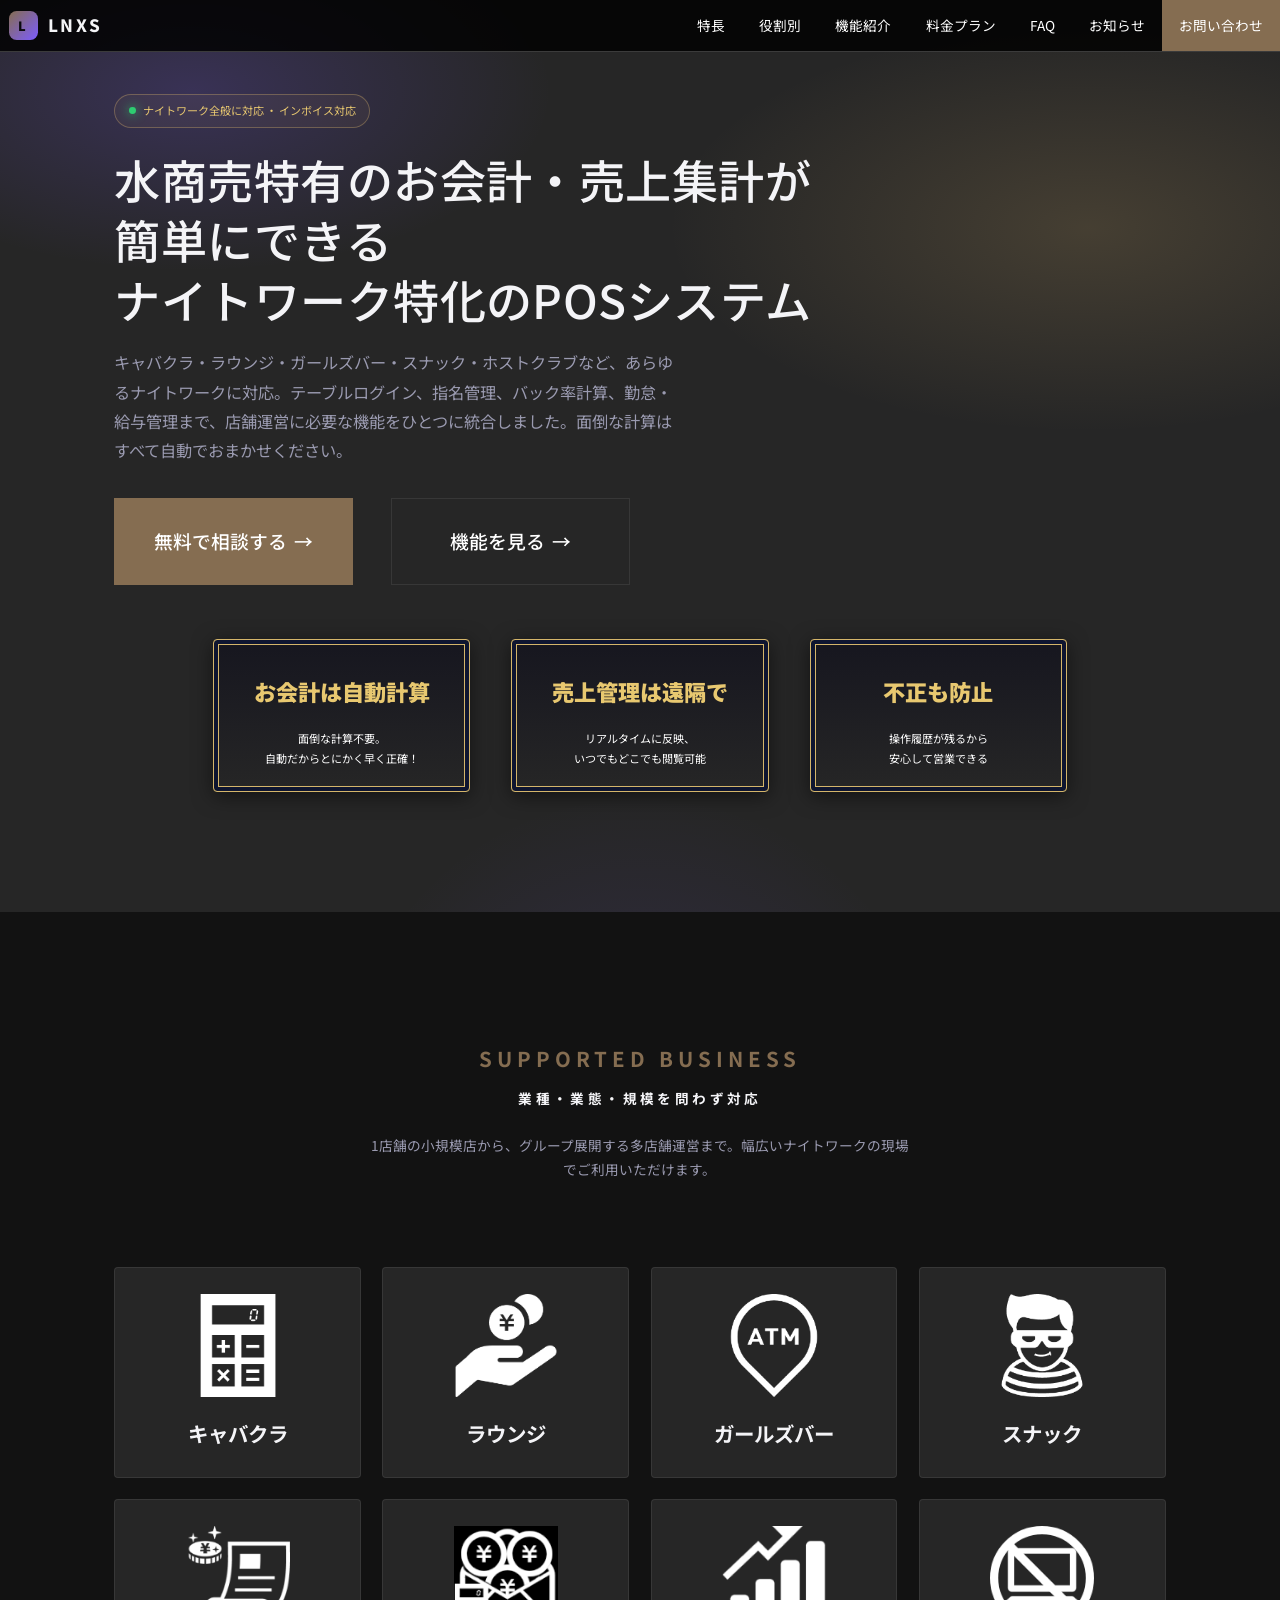
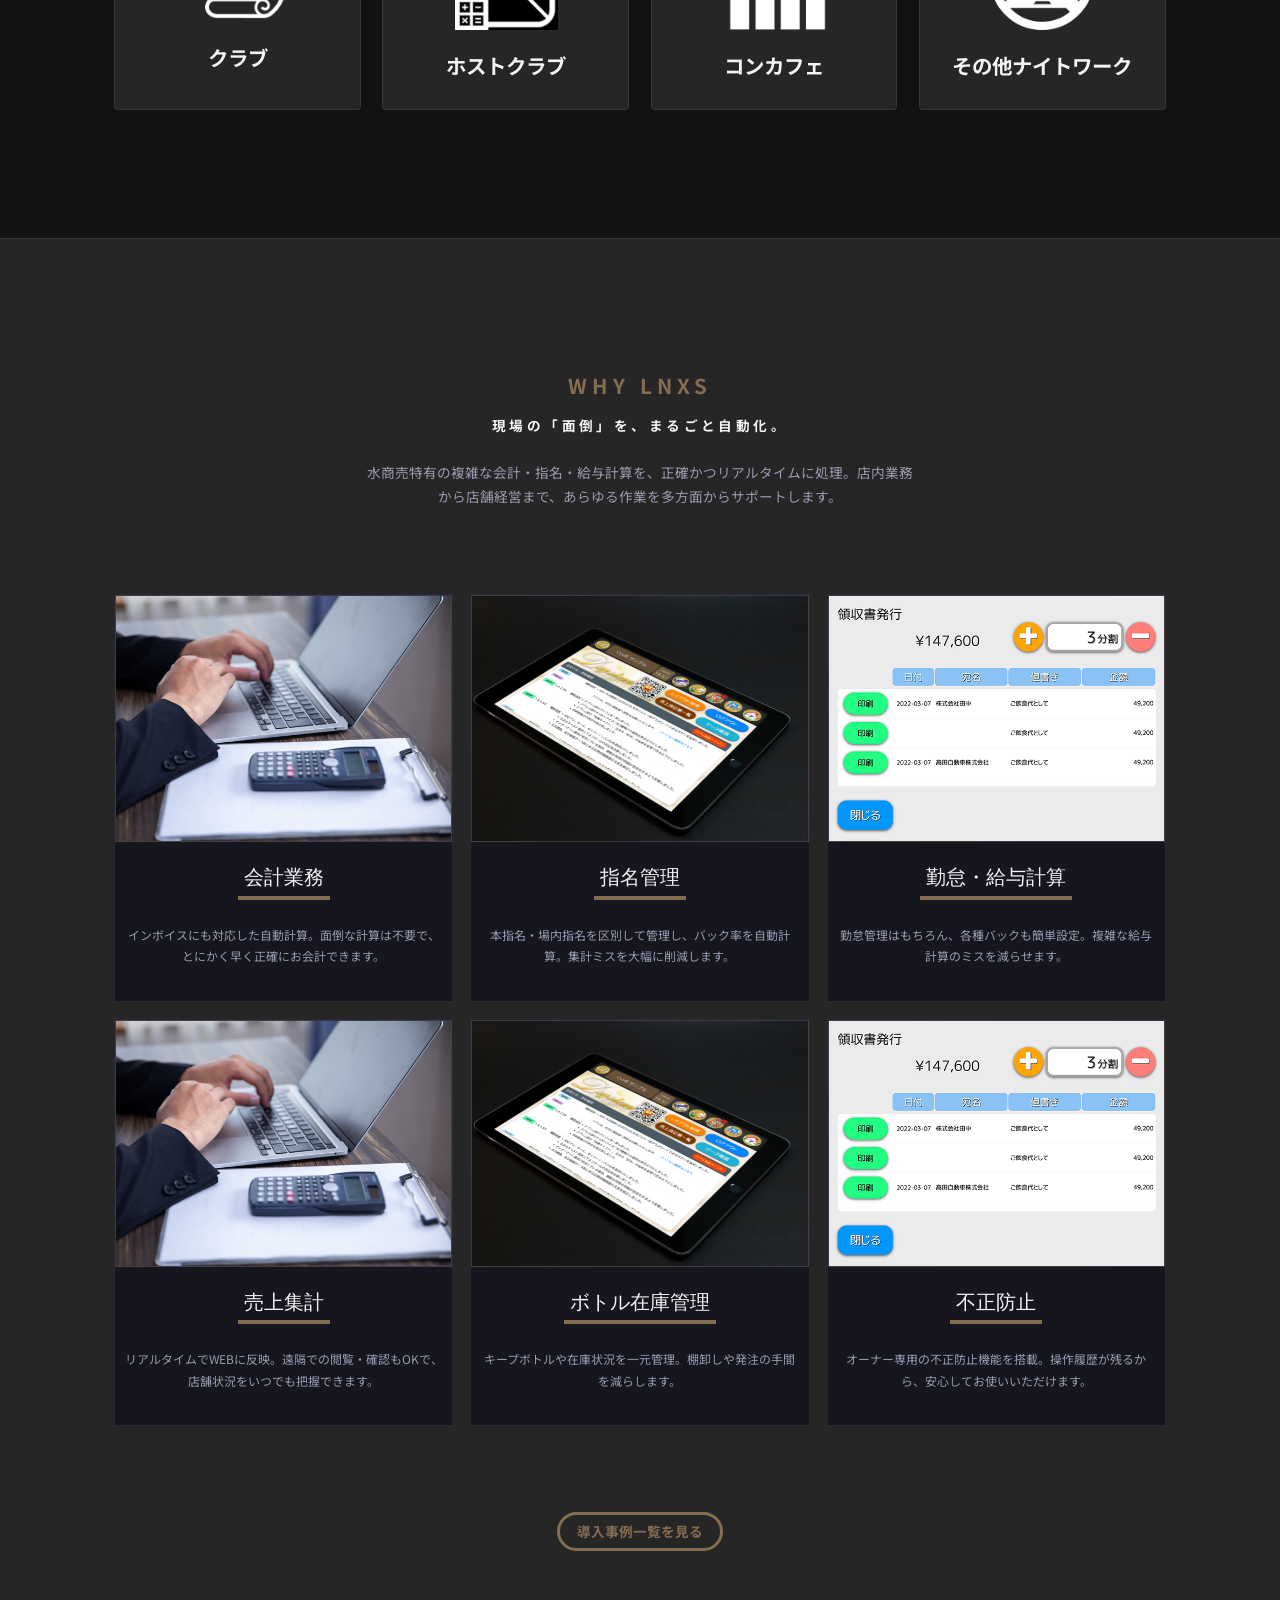
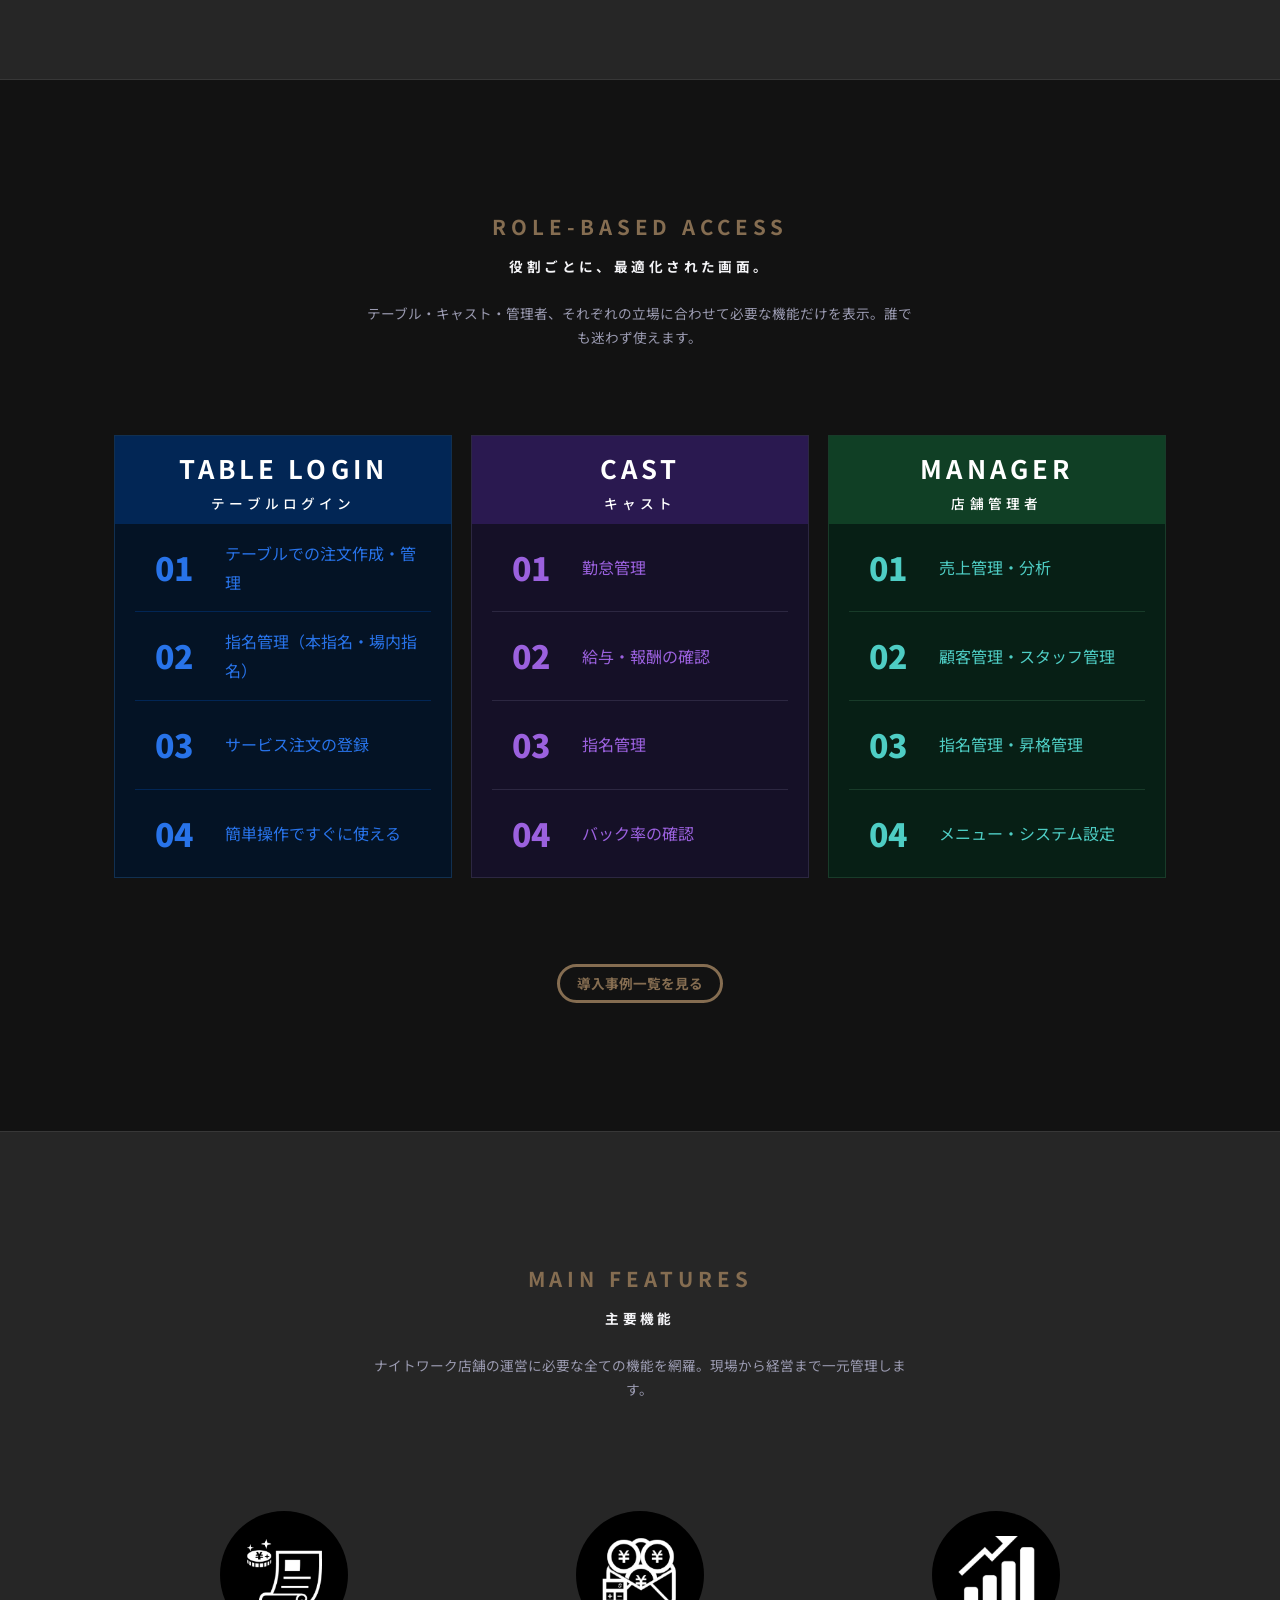
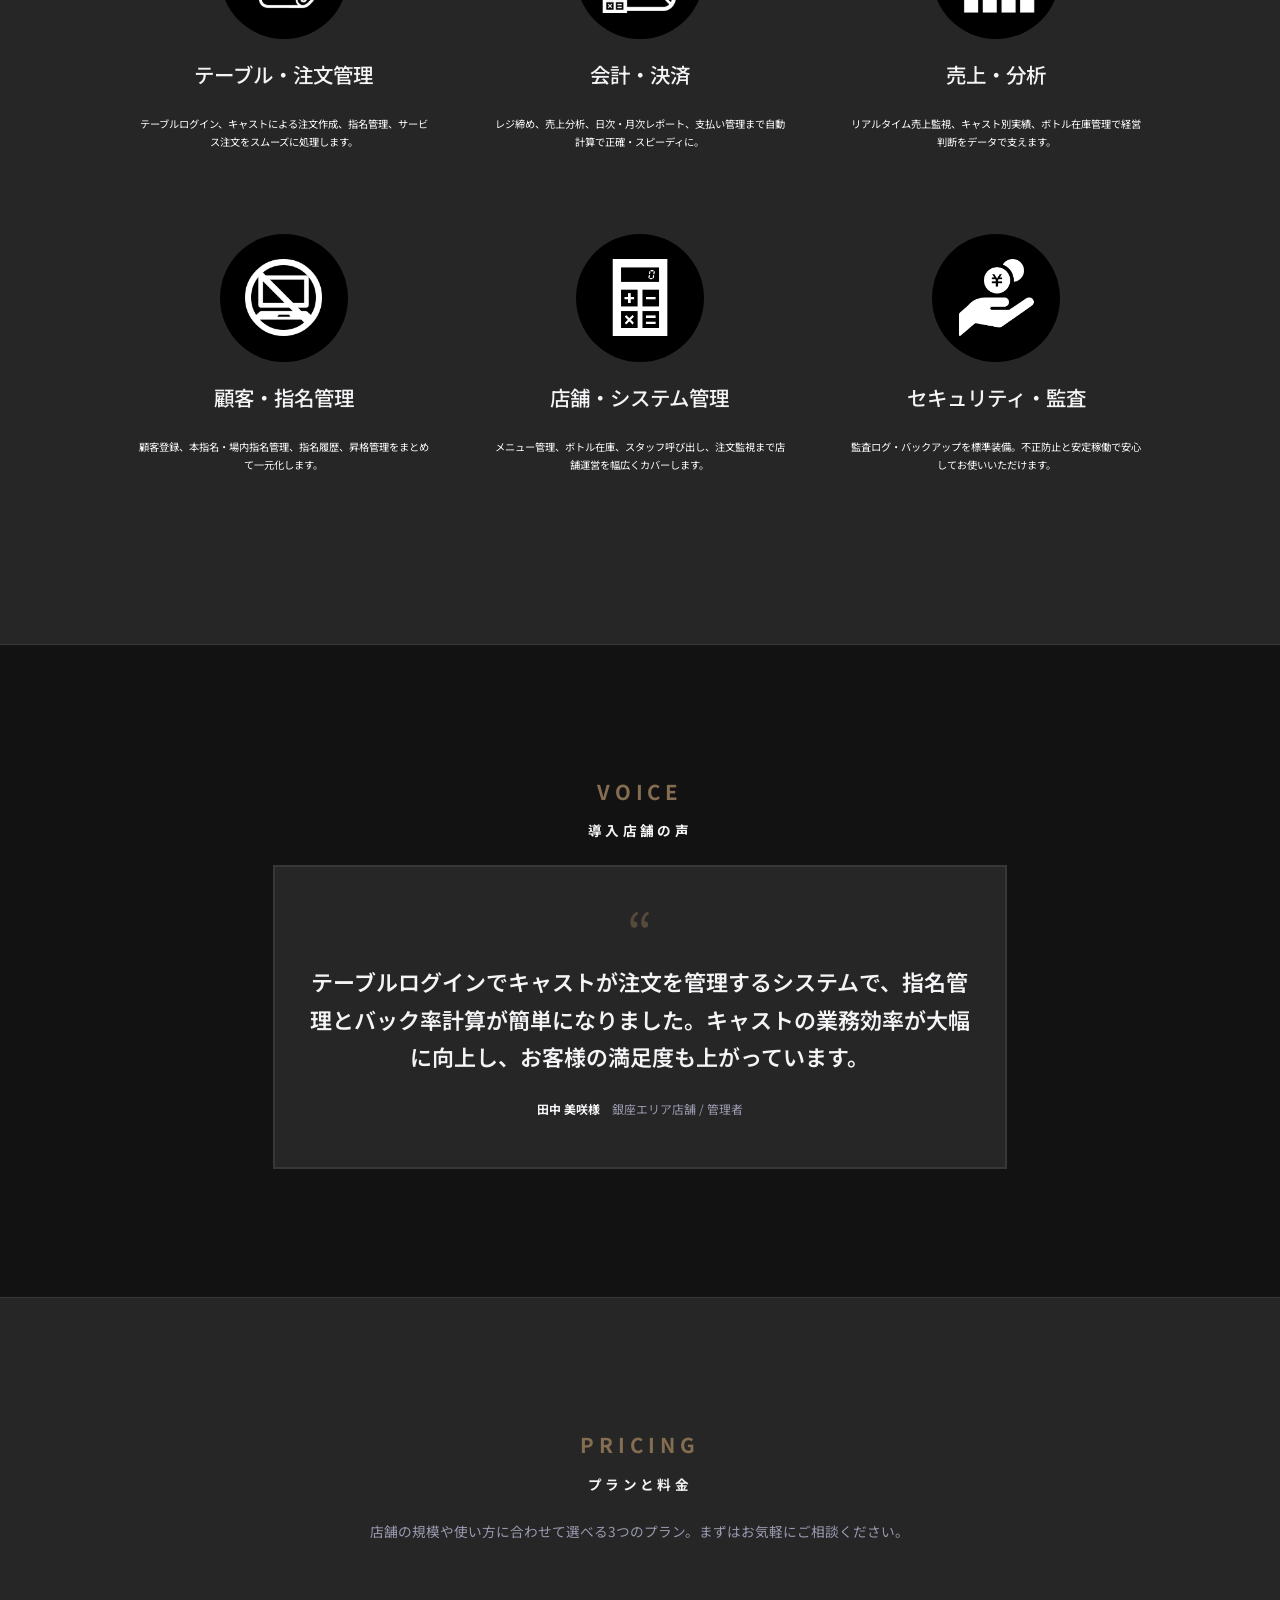
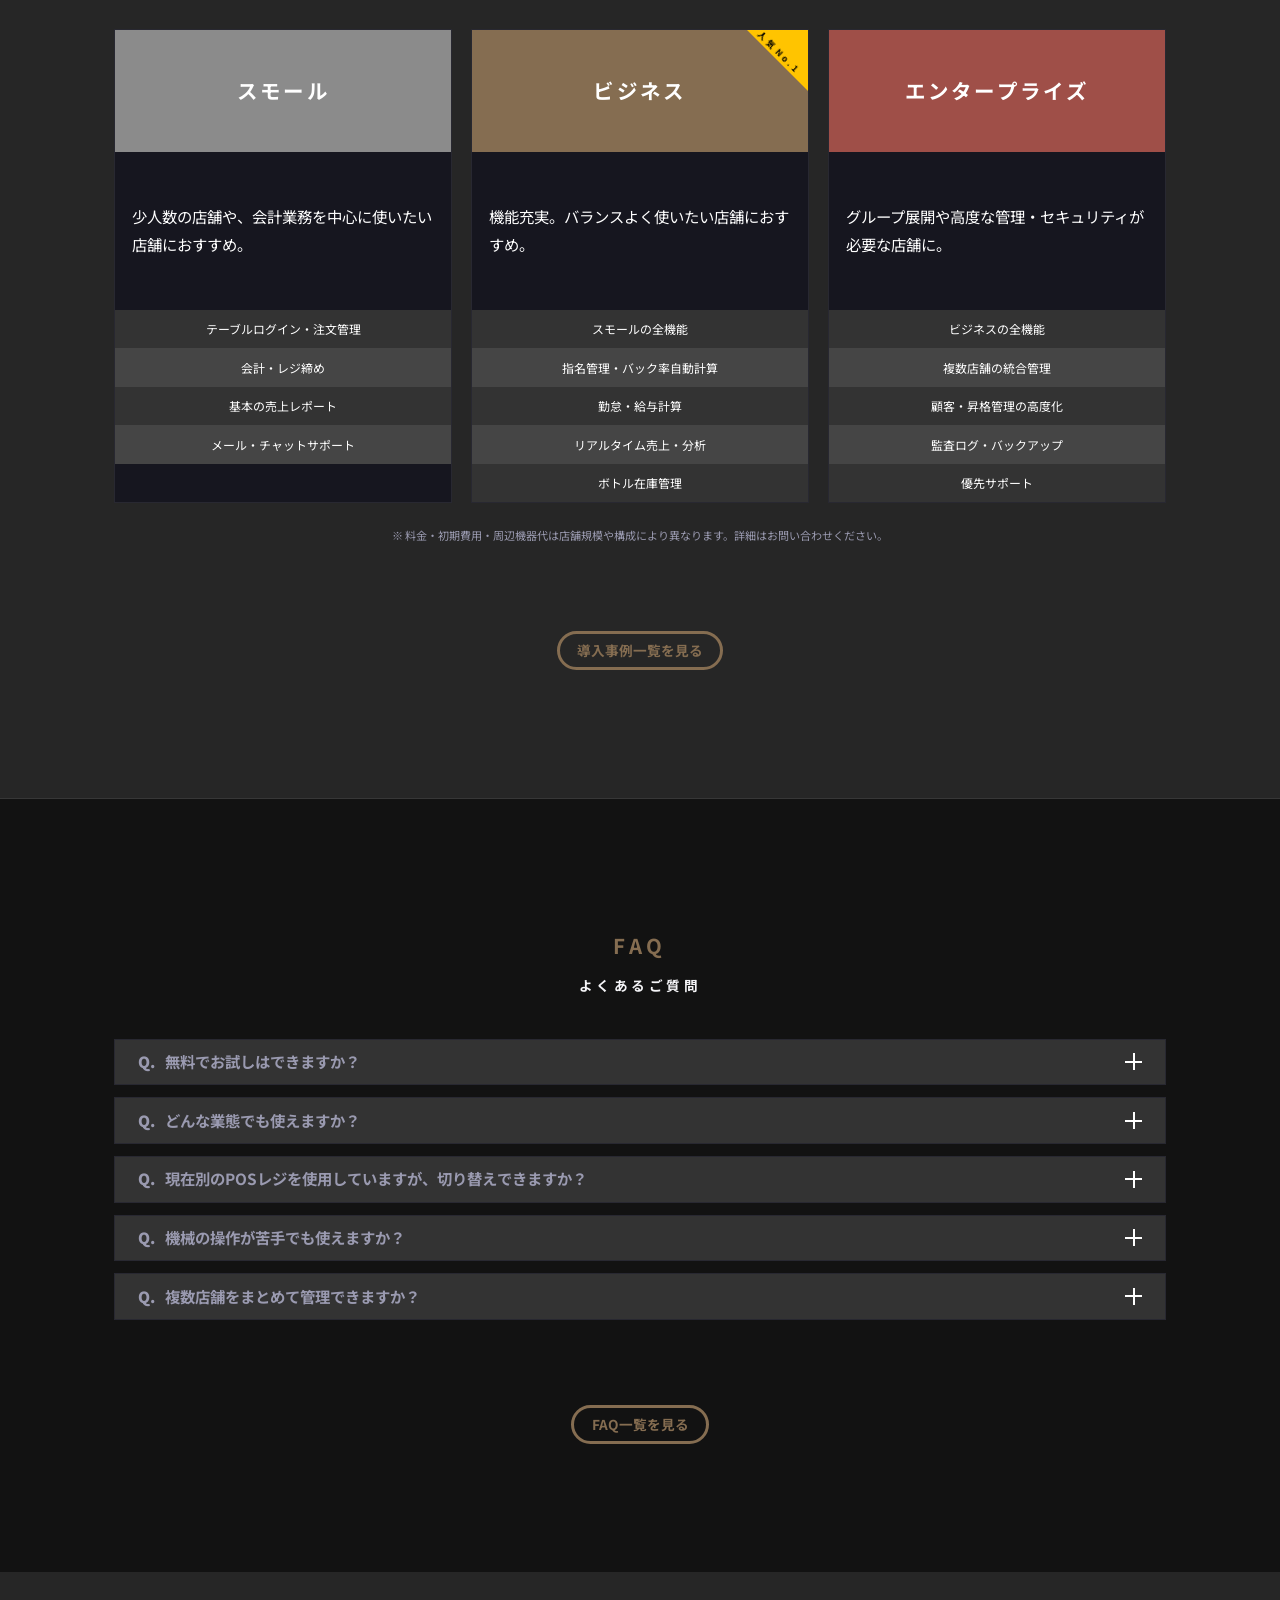
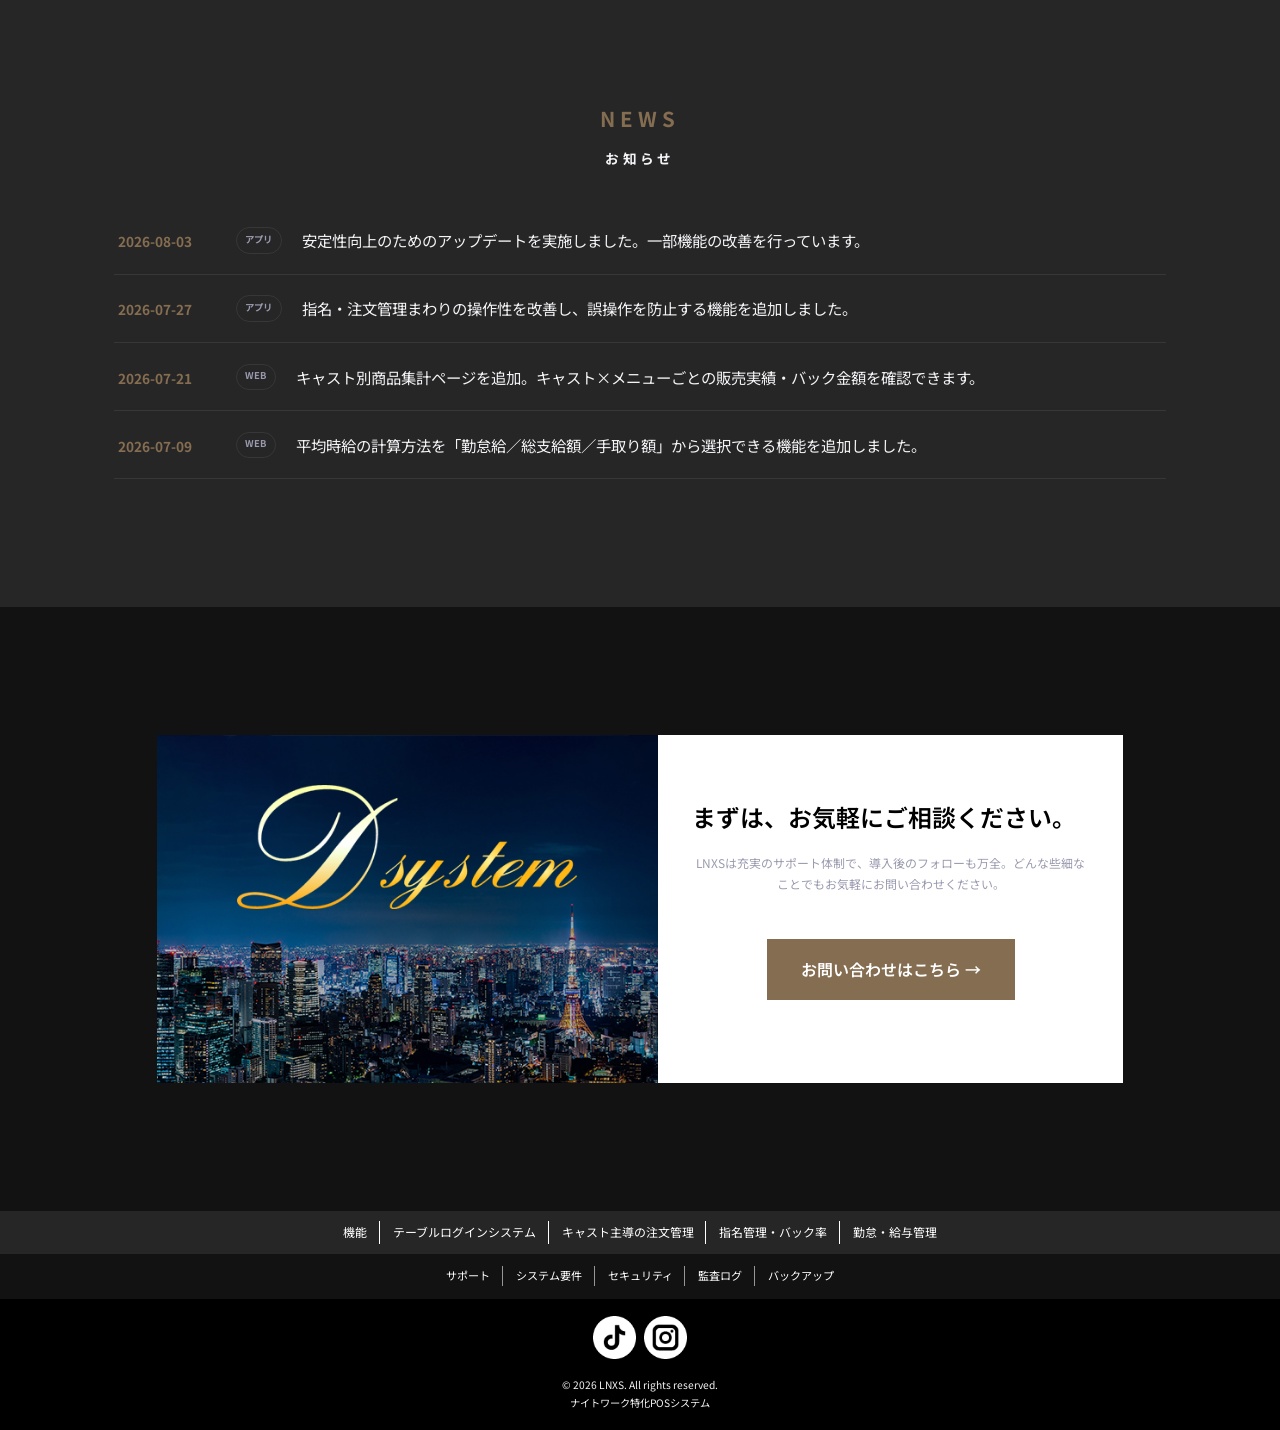
==== commit 2426d62b: "fix: update role design" ====
--- a/index.html
+++ b/index.html
@@ -47,15 +47,15 @@
         </a>
       </div>
       <div class="stats">
-        <div class="stat js-io _zoomup _delay">
+        <div class="stat">
           <div class="num grad-text">お会計は自動計算</div>
           <div class="lbl">面倒な計算不要。<br>自動だからとにかく早く正確！</div>
         </div>
-        <div class="stat js-io _zoomup _delay">
+        <div class="stat">
           <div class="num grad-text">売上管理は遠隔で</div>
           <div class="lbl">リアルタイムに反映、<br>いつでもどこでも閲覧可能</div>
         </div>
-        <div class="stat js-io _zoomup _delay">
+        <div class="stat">
           <div class="num grad-text">不正も防止</div>
           <div class="lbl">操作履歴が残るから<br>安心して営業できる</div>
         </div>
@@ -138,33 +138,36 @@
       </div>
       <div class="roles">
         <div class="role">
-          <div class="tag">TABLE LOGIN</div>
-          <h3>テーブルログイン</h3>
-          <ul>
-            <li>テーブルでの注文作成・管理</li>
-            <li>指名管理（本指名・場内指名）</li>
-            <li>サービス注文の登録</li>
-            <li>簡単操作ですぐに使える</li>
+          <div class="tag"><p>TABLE LOGIN</p>
+            <h3>テーブルログイン</h3>
+          </div>
+          <ul>
+            <li><span>01</span> <p>テーブルでの注文作成・管理</p></li>
+            <li><span>02</span> <p>指名管理（本指名・場内指名）</p></li>
+            <li><span>03</span> <p>サービス注文の登録</p></li>
+            <li><span>04</span> <p>簡単操作ですぐに使える</p></li>
           </ul>
         </div>
         <div class="role">
-          <div class="tag">CAST</div>
-          <h3>キャスト</h3>
-          <ul>
-            <li>勤怠管理</li>
-            <li>給与・報酬の確認</li>
-            <li>指名管理</li>
-            <li>バック率の確認</li>
-          </ul>
-        </div>
+          <div class="tag"><p>CAST</p>
+            <h3>キャスト</h3>
+          </div>
+          <ul>
+            <li><span>01</span> <p>勤怠管理</p></li>
+            <li><span>02</span> <p>給与・報酬の確認</p></li>
+            <li><span>03</span> <p>指名管理</p></li>
+            <li><span>04</span> <p>バック率の確認</p></li>
+          </ul>
+        </div>                                                                                                                                                                                                                                                                                                                                                                                                                                                                                                                                                                                                                                                                                                                                                                                                                                                                                                                                                                                                                                                                                                                                                                                                                                                                                                                                                                                                                                                                                                                                                                                                                                                                                                                                                                                                                                                                                                                                                                                                                                                                                                                                                                                                                                                                                                                                                                                                                                                                                                                                                                                                                                                                                                                                                                                                                                                                                                                                                                                                                                                                                                                                                                                                                                                                                                                                                             
         <div class="role">
-          <div class="tag">MANAGER</div>
-          <h3>店舗管理者</h3>
-          <ul>
-            <li>売上管理・分析</li>
-            <li>顧客管理・スタッフ管理</li>
-            <li>指名管理・昇格管理</li>
-            <li>メニュー・システム設定</li>
+          <div class="tag"><p>MANAGER</p>
+            <h3>店舗管理者</h3>
+          </div>
+          <ul>
+            <li><span>01</span> <p>売上管理・分析</p></li>
+            <li><span>02</span> <p>顧客管理・スタッフ管理</p></li>
+            <li><span>03</span> <p>指名管理・昇格管理</p></li>
+            <li><span>04</span> <p>メニュー・システム設定</p></li>
           </ul>
         </div>
       </div>
@@ -350,16 +353,20 @@
         <h2 class="sec-title">お知らせ</h2>
       </div>
       <div class="news-list">
-        <div class="news-item js-io _fadeup _delay"><div><time>2026-08-03</time><span class="tag2">アプリ</span></div>
+        <div class="news-item js-io _fadeup _delay">
+          <div><time>2026-08-03</time><span class="tag2">アプリ</span></div>
           <p>安定性向上のためのアップデートを実施しました。一部機能の改善を行っています。</p>
         </div>
-        <div class="news-item js-io _fadeup _delay"><div><time>2026-07-27</time><span class="tag2">アプリ</span></div>
+        <div class="news-item js-io _fadeup _delay">
+          <div><time>2026-07-27</time><span class="tag2">アプリ</span></div>
           <p>指名・注文管理まわりの操作性を改善し、誤操作を防止する機能を追加しました。</p>
         </div>
-        <div class="news-item js-io _fadeup _delay"><div><time>2026-07-21</time><span class="tag2">WEB</span></div>
+        <div class="news-item js-io _fadeup _delay">
+          <div><time>2026-07-21</time><span class="tag2">WEB</span></div>
           <p>キャスト別商品集計ページを追加。キャスト×メニューごとの販売実績・バック金額を確認できます。</p>
         </div>
-        <div class="news-item js-io _fadeup _delay"><div><time>2026-07-09</time><span class="tag2">WEB</span></div>
+        <div class="news-item js-io _fadeup _delay">
+          <div><time>2026-07-09</time><span class="tag2">WEB</span></div>
           <p>平均時給の計算方法を「勤怠給／総支給額／手取り額」から選択できる機能を追加しました。</p>
         </div>
       </div>
--- a/assets/scss/style.css
+++ b/assets/scss/style.css
@@ -1501,6 +1501,11 @@
 footer .footer-links a:hover {
   border-bottom: 1px solid #fff;
 }
+@media screen and (max-width: 768px) {
+  footer .footer-links a:hover {
+    border-bottom: 1px solid rgba(255, 255, 255, 0);
+  }
+}
 footer .footer-bottom {
   padding-block: 12px;
   display: flex;
@@ -1580,7 +1585,6 @@
 @media screen and (max-width: 768px) {
   footer .foot-bottom ul {
     flex-wrap: wrap;
-    gap: 5rem;
     margin-block: 10rem;
   }
 }
@@ -2437,90 +2441,105 @@
   align-items: center;
 }
 .roles .role .tag {
-  font-size: 24px;
+  font-size: 30px;
   letter-spacing: 0.16em;
   color: #fff;
   font-weight: 700;
   width: 100%;
   text-align: center;
-  padding: 50px 0;
+  padding: 10px 0;
 }
 @media screen and (max-width: 1500px) {
   .roles .role .tag {
-    font-size: 24rem;
-    padding: 50rem 0;
-  }
+    font-size: 30rem;
+    padding: 10rem 0;
+  }
+}
+.roles .role .tag h3 {
+  font-size: 16px;
+  font-weight: 500;
+}
+@media screen and (max-width: 1500px) {
+  .roles .role .tag h3 {
+    font-size: 16rem;
+  }
+}
+.roles .role:nth-of-type(1) {
+  border: 1px solid #113051;
 }
 .roles .role:nth-of-type(1) .tag {
-  background-color: #8B8B8B;
+  background-color: #022655;
+}
+.roles .role:nth-of-type(1) ul {
+  background-color: #041325;
+}
+.roles .role:nth-of-type(1) li {
+  color: #2873e9;
+  border-bottom: 1px solid #022655;
+}
+.roles .role:nth-of-type(2) {
+  border: 1px solid #2c2741;
 }
 .roles .role:nth-of-type(2) .tag {
-  background-color: var(--gold);
-}
-.roles .role:nth-of-type(2) .tag::before {
-  content: "";
-  top: 0;
-  right: 0;
-  border-bottom: 3em solid transparent;
-  border-right: 3em solid #FFC400;
-  position: absolute;
-  z-index: 100;
-}
-.roles .role:nth-of-type(2) .tag::after {
-  content: "一番人気!";
-  display: block;
-  top: 18px;
-  transform: rotate(45deg);
-  font-size: 10px;
-  color: #000;
-  right: 0;
-  position: absolute;
-  z-index: 101;
-}
-@media screen and (max-width: 1500px) {
-  .roles .role:nth-of-type(2) .tag::after {
-    top: 18rem;
-    font-size: 10rem;
-  }
+  background-color: #2a1950;
+}
+.roles .role:nth-of-type(2) ul {
+  background-color: #151027;
+}
+.roles .role:nth-of-type(2) li {
+  color: #9b61de;
+  border-bottom: 1px solid #2c2741;
+}
+.roles .role:nth-of-type(3) {
+  border: 1px solid #183b29;
 }
 .roles .role:nth-of-type(3) .tag {
-  background-color: #9F4F48;
-}
-.roles .role h3 {
-  font-size: 20px;
-  font-weight: 500;
-  padding-block: 60px;
-}
-@media screen and (max-width: 1500px) {
-  .roles .role h3 {
-    font-size: 20rem;
-    padding-block: 60rem;
-  }
+  background-color: #103f25;
+}
+.roles .role:nth-of-type(3) ul {
+  background-color: #071f15;
+}
+.roles .role:nth-of-type(3) li {
+  color: #4ecdc4;
+  border-bottom: 1px solid #183b29;
 }
 .roles .role ul {
   width: 100%;
   list-style: none;
   display: flex;
   flex-direction: column;
+  padding-inline: 20px;
 }
 .roles .role ul li {
   width: 100%;
-  text-align: center;
+  display: flex;
+  align-items: center;
+  gap: 12px;
   font-size: 14px;
   position: relative;
-  padding-block: 10px;
 }
 @media screen and (max-width: 1500px) {
   .roles .role ul li {
     font-size: 14rem;
-    padding-block: 10rem;
-  }
-}
-.roles .role ul li:nth-of-type(even) {
-  background-color: #454545;
-}
-.roles .role ul li:nth-of-type(odd) {
-  background-color: #333;
+  }
+}
+@media screen and (max-width: 768px) {
+  .roles .role ul li {
+    font-size: 12rem;
+  }
+}
+.roles .role ul li:nth-last-child(1) {
+  border-bottom: none;
+}
+.roles .role ul li span {
+  width: -moz-max-content;
+  width: max-content;
+  padding: 15px 20px;
+  font-size: 32px;
+  font-weight: 900;
+}
+.roles .role ul li p {
+  font-size: 16px;
 }
 
 /* ---------- Features ---------- */
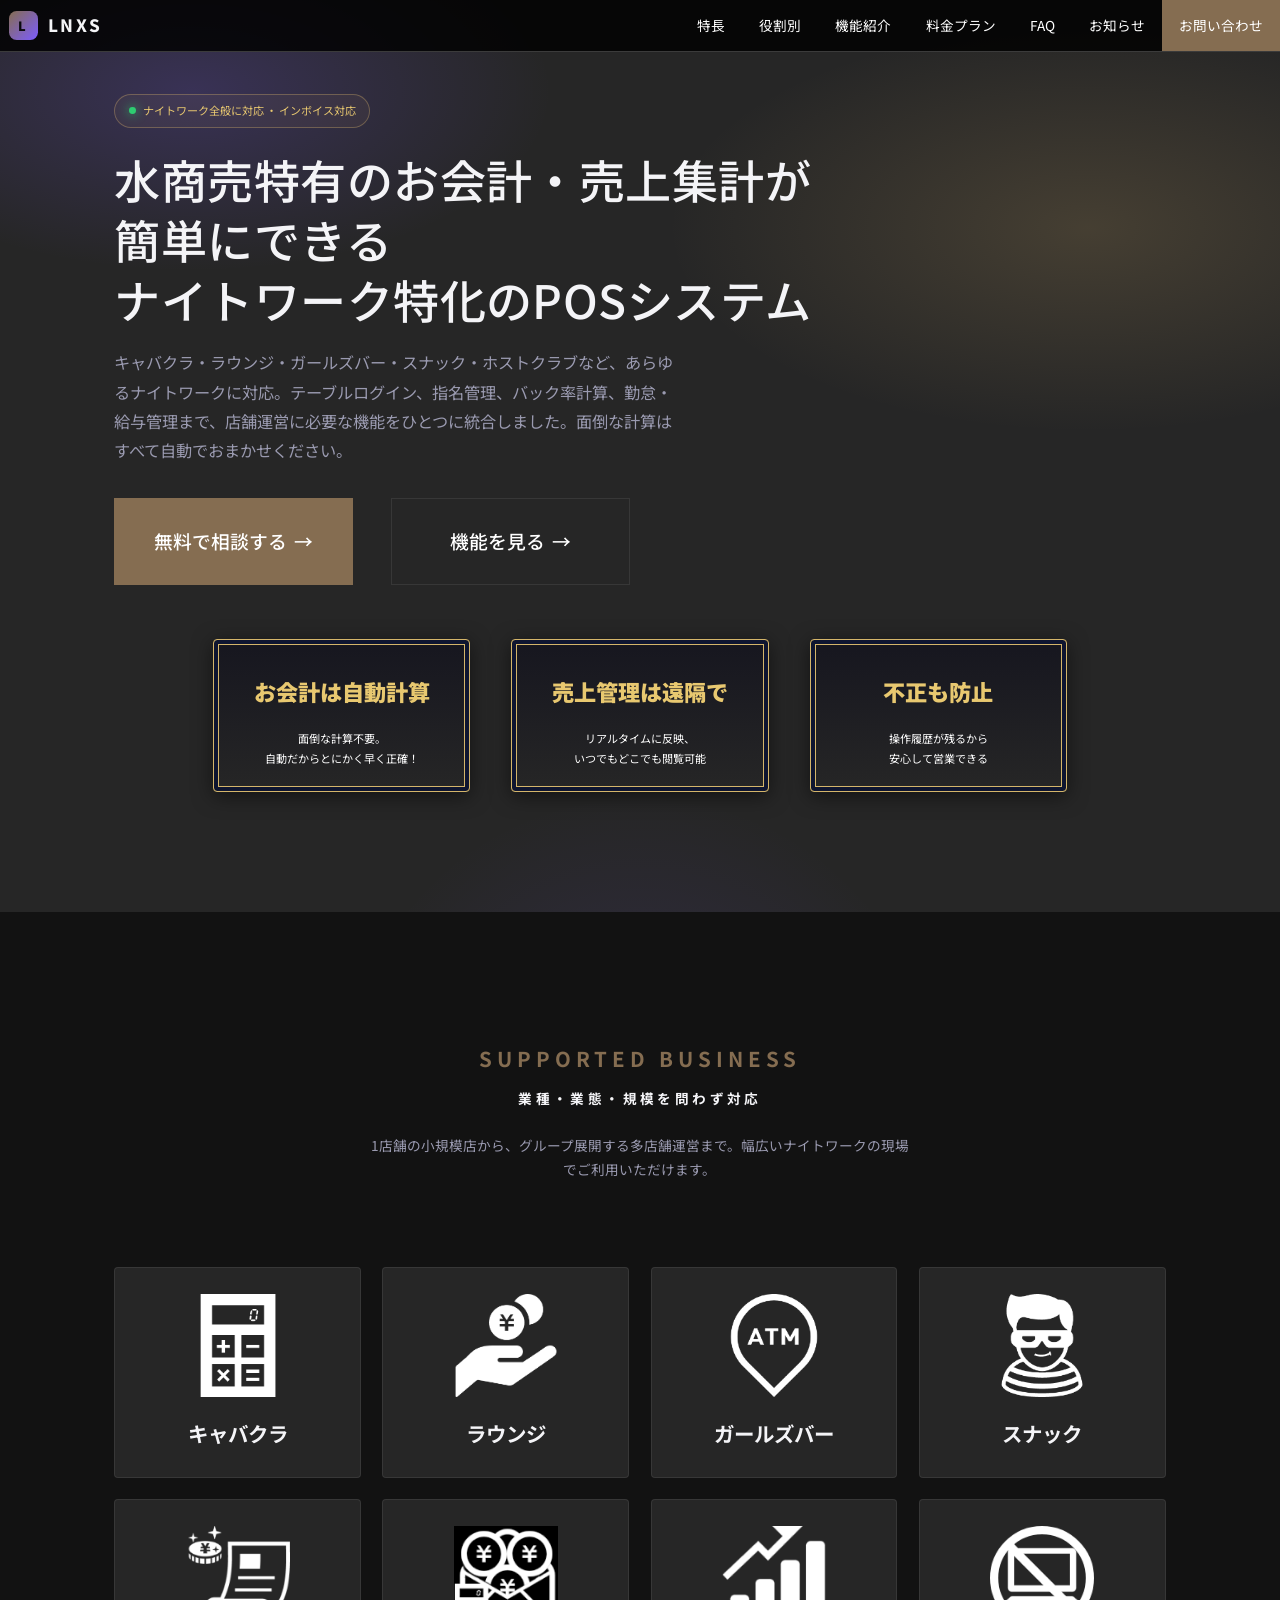
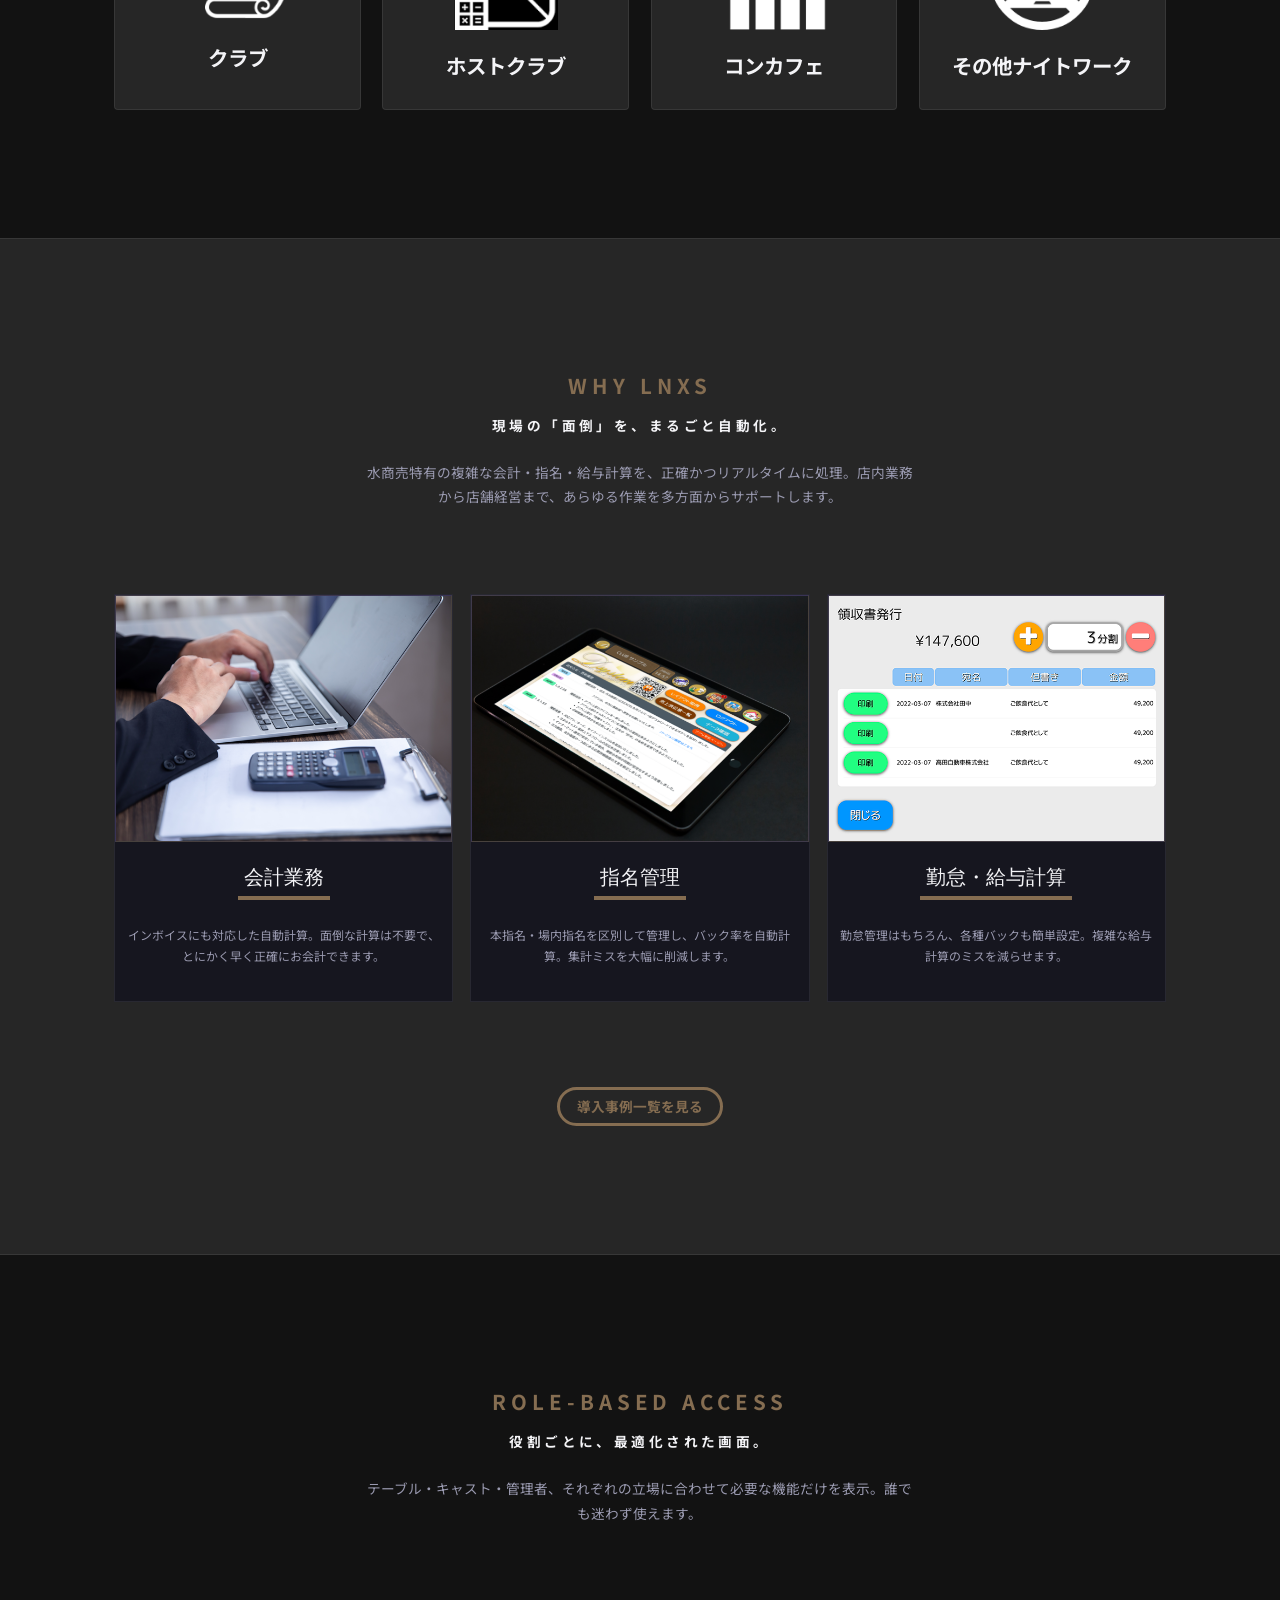
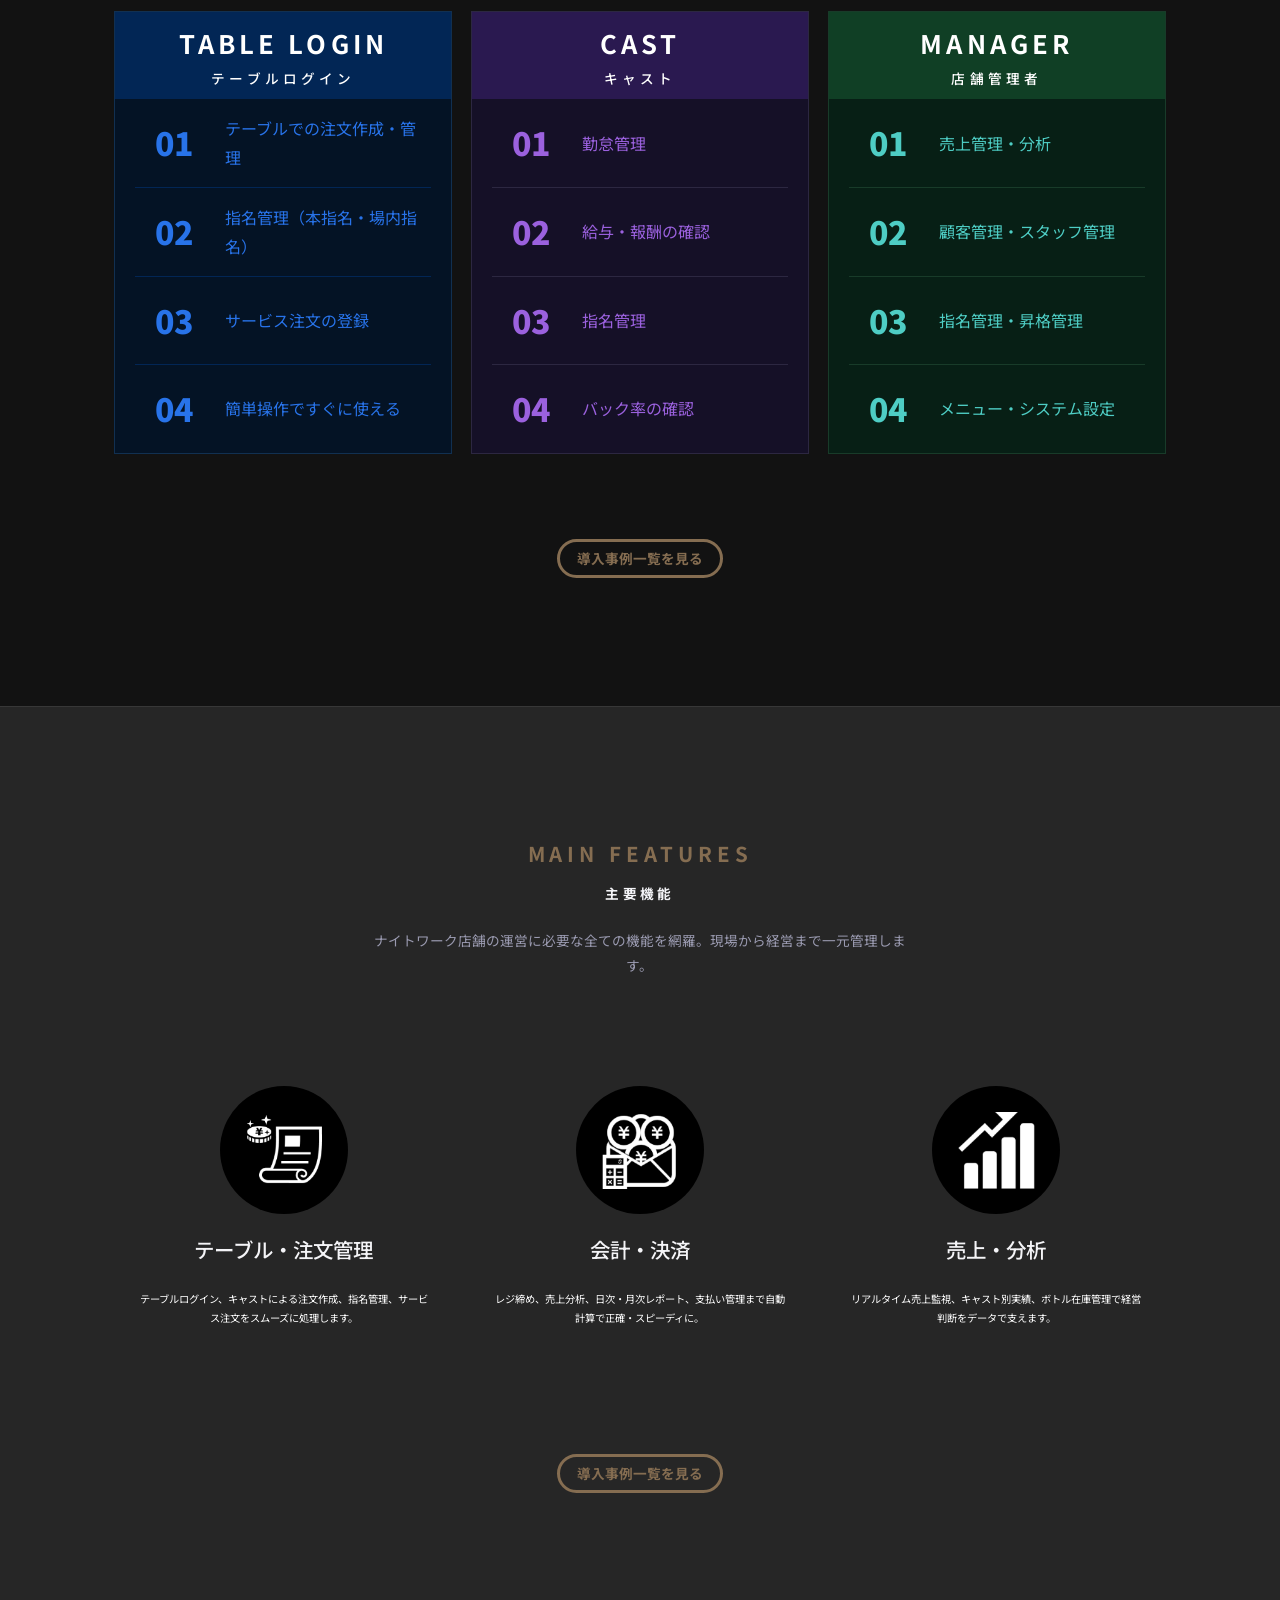
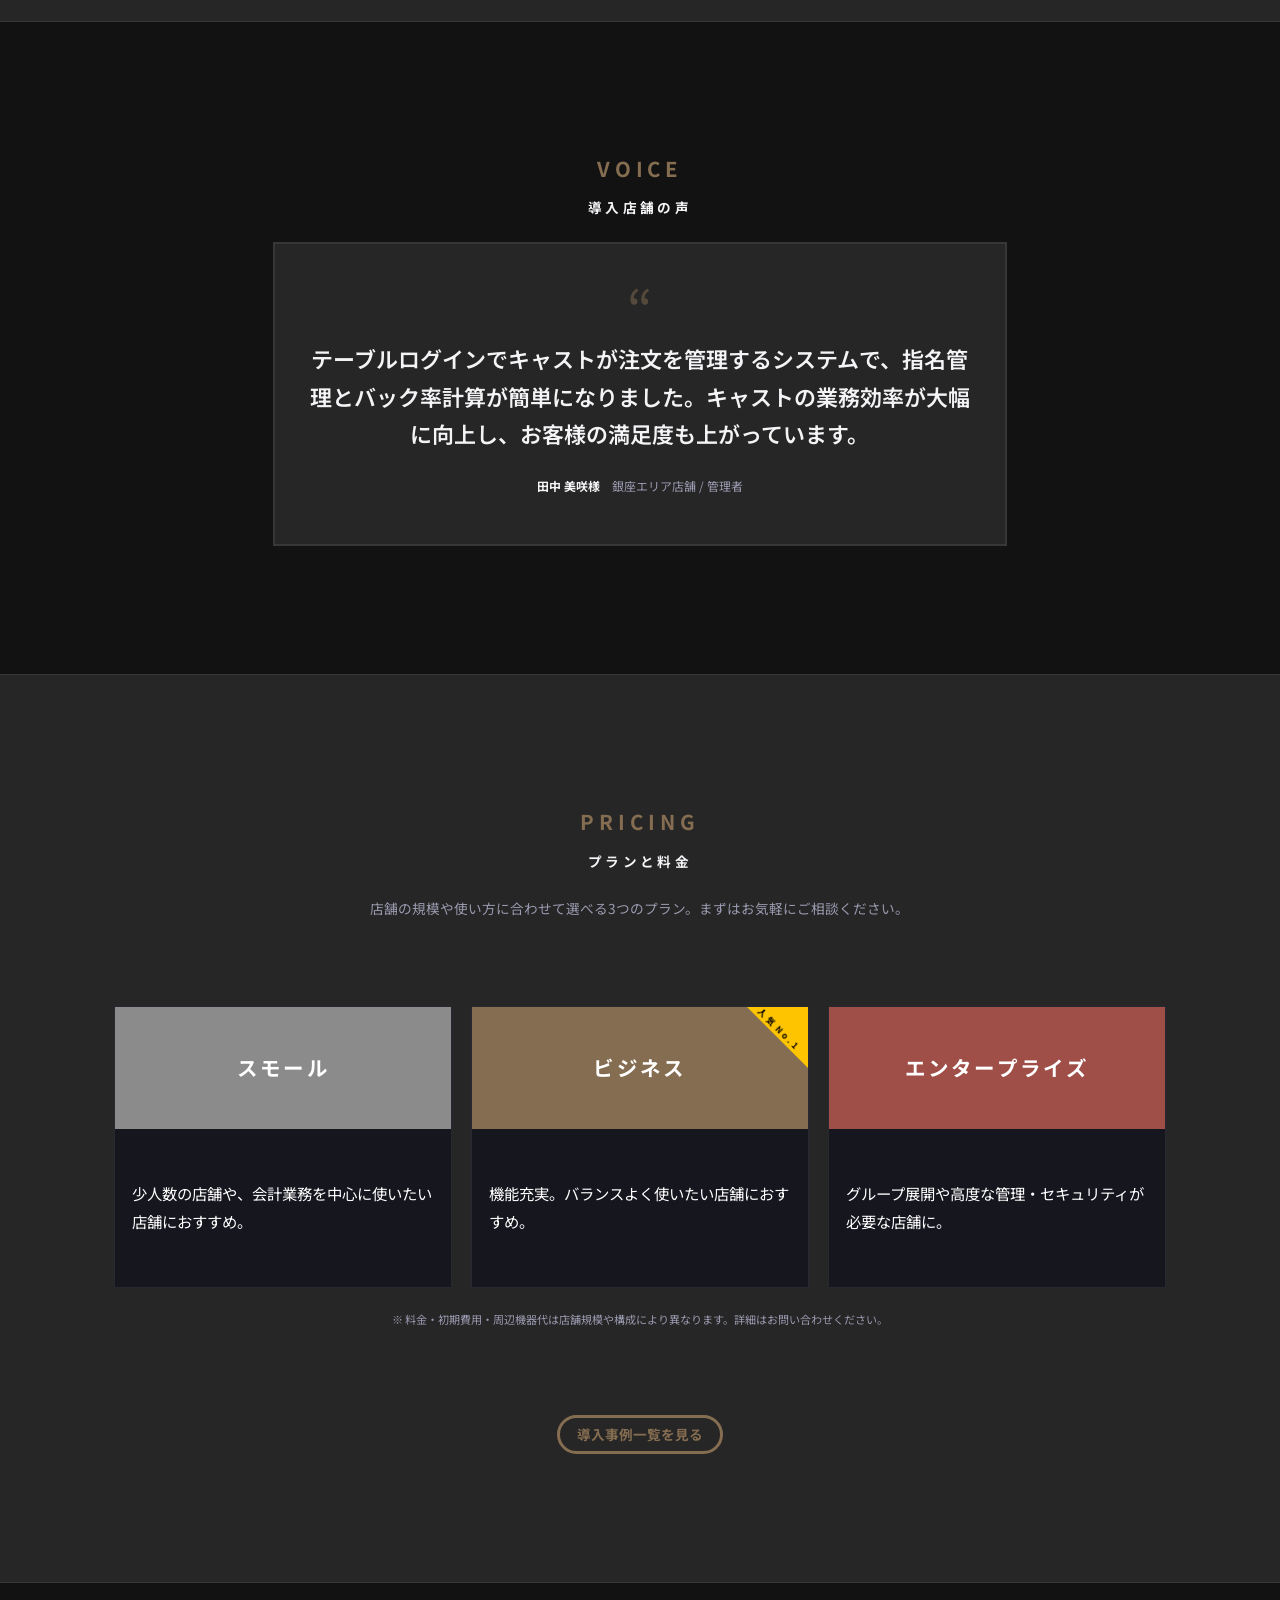
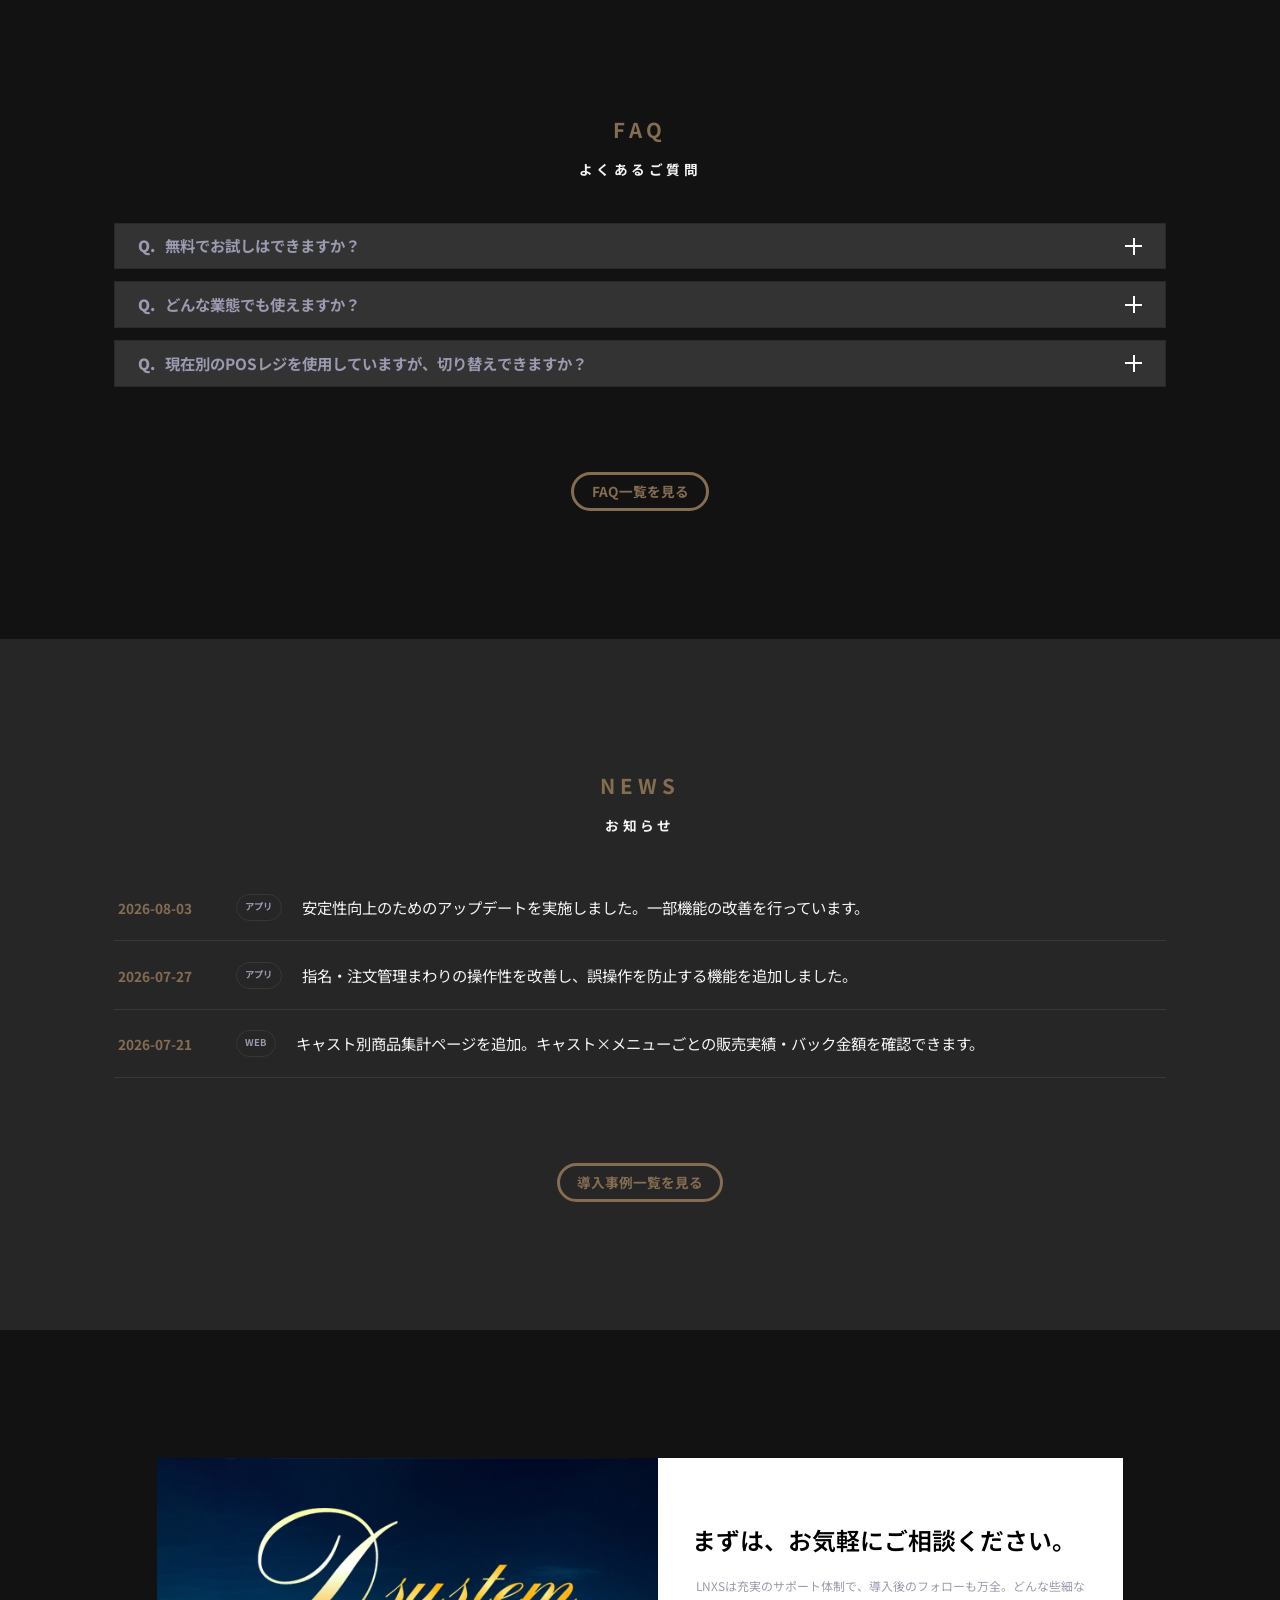
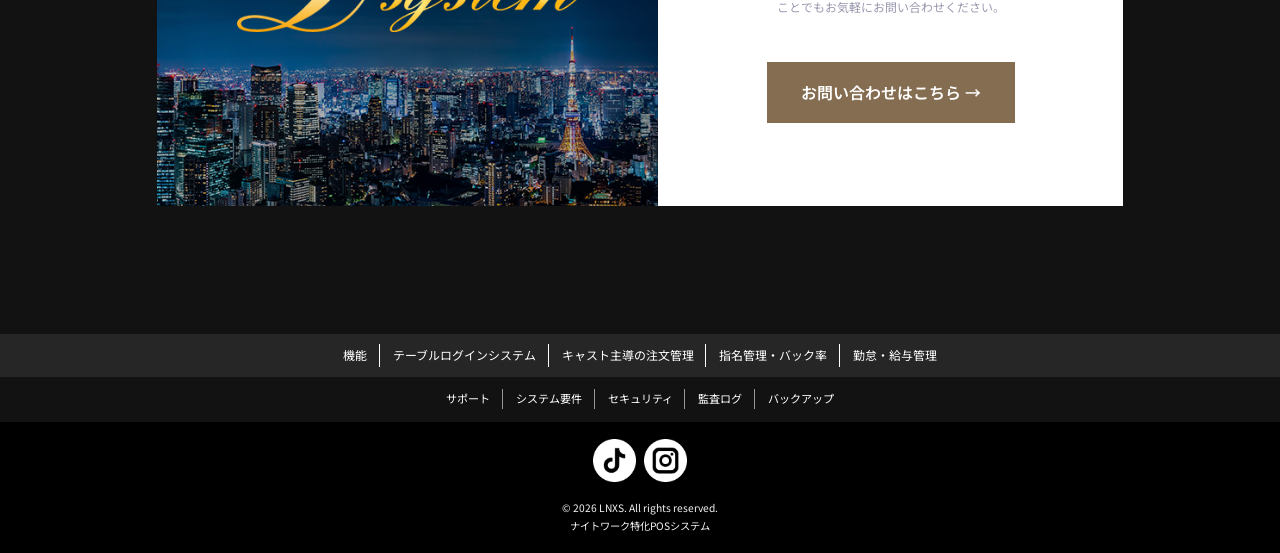
==== commit fc48a6d2: "feat: added low level pages without contact page" ====
--- a/index.html
+++ b/index.html
@@ -15,393 +15,385 @@
   <!-- ===== Nav ===== -->
   <header class="header">
     <div class="nav">
-      <a class="logo"><span class="mark">L</span>LNXS</a>
+      <a class="logo" href="./index.html"><span class="mark">L</span>LNXS</a>
       <nav class="nav-links">
-        <a href="#highlights">特長</a>
-        <a href="#roles">役割別</a>
-        <a href="#features">機能紹介</a>
-        <a href="#pricing">料金プラン</a>
-        <a href="#faq">FAQ</a>
-        <a href="#news">お知らせ</a>
-        <a href="#contact" class="btn btn-primary">お問い合わせ</a>
+        <a href="./page-highlights.html">特長</a>
+        <a href="./page-roles.html">役割別</a>
+        <a href="./page-features.html">機能紹介</a>
+        <a href="./page-pricing.html">料金プラン</a>
+        <a href="./page-faq.html">FAQ</a>
+        <a href="./page-news.html">お知らせ</a>
+        <a href="./page-contact.html" class="btn btn-primary">お問い合わせ</a>
       </nav>
-      <button class="burger" onclick="document.getElementById('m').classList.toggle('open')">☰</button>
+      <button type="button" class="nav-menu js-header-menu" id="toggle-btn" aria-label="メニューを開く" aria-expanded="false">
+        <span class="nav-menu__bar"></span>
+        <span class="nav-menu__bar"></span>
+        <span class="nav-menu__bar"></span>
+      </button>
     </div>
+    <nav class="sp-menu js-sp-menu">
+      <img src="./assets/img/top/footer_logo.webp" class="sp-menu-logo" alt="">
+      <nav class="sp-menu__list">
+        <ul>
+
+          <li><a href="./index.html">TOP</a></li>
+          <li><a href="./page-about.html">会社紹介</a></li>
+          <li><a href="./page-gomibook.html">ごみと資源ずかん</a></li>
+          <li><a href="./page-workbook.html">おしごとずかん</a></li>
+          <li><a href="./page-recruit.html">採用情報</a></li>
+          <li><a href="./page-blog.html">お知らせ</a></li>
+
+        </ul>
+      </nav>
+      <img src="./assets/img/top/menu-img.webp" class="sp-menu-img" alt="">
+    </nav>
+
+    <div class="full-bg"></div>
   </header>
 
-  <!-- ===== Hero ===== -->
-  <section class="sec-hero">
-    <div class="wrap">
-      <span class="badge"><span class="dot"></span>ナイトワーク全般に対応 ・ インボイス対応</span>
-      <h1 class="_pc">水商売特有のお会計・売上集計が<br />簡単にできる<br /><span class="grad-text">ナイトワーク特化のPOSシステム</span></h1>
-      <h1 class="_sp">水商売特有のお会計・<br />売上集計が簡単にできる<br /><span class="grad-text">ナイトワーク特化のPOSシステム</span></h1>
-      <p class="lead">
-        キャバクラ・ラウンジ・ガールズバー・スナック・ホストクラブなど、あらゆるナイトワークに対応。テーブルログイン、指名管理、バック率計算、勤怠・給与管理まで、店舗運営に必要な機能をひとつに統合しました。面倒な計算はすべて自動でおまかせください。
-      </p>
-      <div class="sec-hero-cta">
-        <a href="#contact" class="btn btn-primary">
-          <p>無料で相談する</p> <span>→</span>
-        </a>
-        <a href="#features" class="btn btn-ghost">
-          <p>機能を見る</p> <span>→</span>
-        </a>
-      </div>
-      <div class="stats">
-        <div class="stat">
-          <div class="num grad-text">お会計は自動計算</div>
-          <div class="lbl">面倒な計算不要。<br>自動だからとにかく早く正確！</div>
-        </div>
-        <div class="stat">
-          <div class="num grad-text">売上管理は遠隔で</div>
-          <div class="lbl">リアルタイムに反映、<br>いつでもどこでも閲覧可能</div>
-        </div>
-        <div class="stat">
-          <div class="num grad-text">不正も防止</div>
-          <div class="lbl">操作履歴が残るから<br>安心して営業できる</div>
-        </div>
-      </div>
-    </div>
-  </section>
-
-  <!-- ===== Industries ===== -->
-  <section class="sec-business block">
-    <div class="wrap center">
-      <span class="eyebrow">Supported Business</span>
-      <h2 class="sec-title">業種・業態・規模を問わず対応</h2>
-      <p class="sec-sub">1店舗の小規模店から、グループ展開する多店舗運営まで。幅広いナイトワークの現場でご利用いただけます。</p>
-      <div class="inds">
-        <div class="ind js-io _fadeup _delay"><img src="./assets/img/product01.png" alt="">キャバクラ</div>
-        <div class="ind js-io _fadeup _delay"><img src="./assets/img/product02.png" alt="">ラウンジ</div>
-        <div class="ind js-io _fadeup _delay"><img src="./assets/img/product03.png" alt="">ガールズバー</div>
-        <div class="ind js-io _fadeup _delay"><img src="./assets/img/product04.png" alt="">スナック</div>
-        <div class="ind js-io _fadeup _delay"><img src="./assets/img/recommend01.png" alt="">クラブ</div>
-        <div class="ind js-io _fadeup _delay"><img src="./assets/img/recommend02.png" alt="">ホストクラブ</div>
-        <div class="ind js-io _fadeup _delay"><img src="./assets/img/recommend03.png" alt="">コンカフェ</div>
-        <div class="ind js-io _fadeup _delay"><img src="./assets/img/recommend04.png" alt="">その他ナイトワーク</div>
-      </div>
-    </div>
-  </section>
-
-  <!-- ===== Highlights ===== -->
-  <section class="highlights block" id="highlights">
-    <div class="wrap">
-      <div class="center">
-        <span class="eyebrow">Why LNXS</span>
-        <h2 class="sec-title">現場の「面倒」を、まるごと自動化。</h2>
-        <p class="sec-sub">水商売特有の複雑な会計・指名・給与計算を、正確かつリアルタイムに処理。店内業務から店舗経営まで、あらゆる作業を多方面からサポートします。</p>
-      </div>
-      <div class="hl-grid">
-        <div class="hl js-io _fadein _delay">
-          <div class="ic"><img src="./assets/img/item01.png" alt=""></div>
-          <h3>会計業務</h3>
-          <p>インボイスにも対応した自動計算。面倒な計算は不要で、とにかく早く正確にお会計できます。</p>
-        </div>
-        <div class="hl js-io _fadein _delay">
-          <div class="ic"><img src="./assets/img/item02.png" alt=""></div>
-          <h3>指名管理</h3>
-          <p>本指名・場内指名を区別して管理し、バック率を自動計算。集計ミスを大幅に削減します。</p>
-        </div>
-        <div class="hl js-io _fadein _delay">
-          <div class="ic"><img src="./assets/img/item03.png" alt=""></div>
-          <h3>勤怠・給与計算</h3>
-          <p>勤怠管理はもちろん、各種バックも簡単設定。複雑な給与計算のミスを減らせます。</p>
-        </div>
-        <div class="hl js-io _fadein _delay">
-          <div class="ic"><img src="./assets/img/item01.png" alt=""></div>
-          <h3>売上集計</h3>
-          <p>リアルタイムでWEBに反映。遠隔での閲覧・確認もOKで、店舗状況をいつでも把握できます。</p>
-        </div>
-        <div class="hl js-io _fadein _delay">
-          <div class="ic"><img src="./assets/img/item02.png" alt=""></div>
-          <h3>ボトル在庫管理</h3>
-          <p>キープボトルや在庫状況を一元管理。棚卸しや発注の手間を減らします。</p>
-        </div>
-        <div class="hl js-io _fadein _delay">
-          <div class="ic"><img src="./assets/img/item03.png" alt=""></div>
-          <h3>不正防止</h3>
-          <p>オーナー専用の不正防止機能を搭載。操作履歴が残るから、安心してお使いいただけます。</p>
+  <main class="main">
+
+    <!-- ===== Hero ===== -->
+    <section class="sec-hero">
+      <div class="wrap">
+        <span class="badge"><span class="dot"></span>ナイトワーク全般に対応 ・ インボイス対応</span>
+        <h1 class="_pc">水商売特有のお会計・売上集計が<br />簡単にできる<br /><span class="grad-text">ナイトワーク特化のPOSシステム</span></h1>
+        <h1 class="_sp">水商売特有のお会計・<br />売上集計が簡単にできる<br /><span class="grad-text">ナイトワーク特化のPOSシステム</span></h1>
+        <p class="lead">
+          キャバクラ・ラウンジ・ガールズバー・スナック・ホストクラブなど、あらゆるナイトワークに対応。テーブルログイン、指名管理、バック率計算、勤怠・給与管理まで、店舗運営に必要な機能をひとつに統合しました。面倒な計算はすべて自動でおまかせください。
+        </p>
+        <div class="sec-hero-cta">
+          <a href="#contact" class="btn btn-primary">
+            <p>無料で相談する</p> <span>→</span>
+          </a>
+          <a href="#features" class="btn btn-ghost">
+            <p>機能を見る</p> <span>→</span>
+          </a>
+        </div>
+        <div class="stats">
+          <div class="stat">
+            <div class="num grad-text">お会計は自動計算</div>
+            <div class="lbl">面倒な計算不要。<br>自動だからとにかく早く正確！</div>
+          </div>
+          <div class="stat">
+            <div class="num grad-text">売上管理は遠隔で</div>
+            <div class="lbl">リアルタイムに反映、<br>いつでもどこでも閲覧可能</div>
+          </div>
+          <div class="stat">
+            <div class="num grad-text">不正も防止</div>
+            <div class="lbl">操作履歴が残るから<br>安心して営業できる</div>
+          </div>
+        </div>
+      </div>
+    </section>
+
+    <!-- ===== Industries ===== -->
+    <section class="sec-business block">
+      <div class="wrap center">
+        <span class="eyebrow">Supported Business</span>
+        <h2 class="sec-title">業種・業態・規模を問わず対応</h2>
+        <p class="sec-sub">1店舗の小規模店から、グループ展開する多店舗運営まで。幅広いナイトワークの現場でご利用いただけます。</p>
+        <div class="inds">
+          <div class="ind js-io _fadeup _delay"><img src="./assets/img/product01.png" alt="">キャバクラ</div>
+          <div class="ind js-io _fadeup _delay"><img src="./assets/img/product02.png" alt="">ラウンジ</div>
+          <div class="ind js-io _fadeup _delay"><img src="./assets/img/product03.png" alt="">ガールズバー</div>
+          <div class="ind js-io _fadeup _delay"><img src="./assets/img/product04.png" alt="">スナック</div>
+          <div class="ind js-io _fadeup _delay"><img src="./assets/img/recommend01.png" alt="">クラブ</div>
+          <div class="ind js-io _fadeup _delay"><img src="./assets/img/recommend02.png" alt="">ホストクラブ</div>
+          <div class="ind js-io _fadeup _delay"><img src="./assets/img/recommend03.png" alt="">コンカフェ</div>
+          <div class="ind js-io _fadeup _delay"><img src="./assets/img/recommend04.png" alt="">その他ナイトワーク</div>
+        </div>
+      </div>
+    </section>
+
+    <!-- ===== Highlights ===== -->
+    <section class="highlights block" id="highlights">
+      <div class="wrap">
+        <div class="center">
+          <span class="eyebrow">Why LNXS</span>
+          <h2 class="sec-title">現場の「面倒」を、まるごと自動化。</h2>
+          <p class="sec-sub">水商売特有の複雑な会計・指名・給与計算を、正確かつリアルタイムに処理。店内業務から店舗経営まで、あらゆる作業を多方面からサポートします。</p>
+        </div>
+        <div class="hl-grid">
+          <div class="hl js-io _fadein _delay">
+            <div class="ic"><img src="./assets/img/item01.png" alt=""></div>
+            <h3>会計業務</h3>
+            <p>インボイスにも対応した自動計算。面倒な計算は不要で、とにかく早く正確にお会計できます。</p>
+          </div>
+          <div class="hl js-io _fadein _delay">
+            <div class="ic"><img src="./assets/img/item02.png" alt=""></div>
+            <h3>指名管理</h3>
+            <p>本指名・場内指名を区別して管理し、バック率を自動計算。集計ミスを大幅に削減します。</p>
+          </div>
+          <div class="hl js-io _fadein _delay">
+            <div class="ic"><img src="./assets/img/item03.png" alt=""></div>
+            <h3>勤怠・給与計算</h3>
+            <p>勤怠管理はもちろん、各種バックも簡単設定。複雑な給与計算のミスを減らせます。</p>
+          </div>
+        </div>
+        <div class="more_btn">
+          <a href="./page-highlights.html" class="btnM">導入事例一覧を見る</a>
+        </div>
+      </div>
+    </section>
+
+    <!-- ===== Roles ===== -->
+    <section class="sec-roles block" id="roles">
+      <div class="wrap">
+        <div class="center">
+          <span class="eyebrow">Role-based Access</span>
+          <h2 class="sec-title">役割ごとに、最適化された画面。</h2>
+          <p class="sec-sub">テーブル・キャスト・管理者、それぞれの立場に合わせて必要な機能だけを表示。誰でも迷わず使えます。</p>
+        </div>
+        <div class="roles">
+          <div class="role">
+            <div class="tag">
+              <p>TABLE LOGIN</p>
+              <h3>テーブルログイン</h3>
+            </div>
+            <ul>
+              <li><span>01</span>
+                <p>テーブルでの注文作成・管理</p>
+              </li>
+              <li><span>02</span>
+                <p>指名管理（本指名・場内指名）</p>
+              </li>
+              <li><span>03</span>
+                <p>サービス注文の登録</p>
+              </li>
+              <li><span>04</span>
+                <p>簡単操作ですぐに使える</p>
+              </li>
+            </ul>
+          </div>
+          <div class="role">
+            <div class="tag">
+              <p>CAST</p>
+              <h3>キャスト</h3>
+            </div>
+            <ul>
+              <li><span>01</span>
+                <p>勤怠管理</p>
+              </li>
+              <li><span>02</span>
+                <p>給与・報酬の確認</p>
+              </li>
+              <li><span>03</span>
+                <p>指名管理</p>
+              </li>
+              <li><span>04</span>
+                <p>バック率の確認</p>
+              </li>
+            </ul>
+          </div>
+          <div class="role">
+            <div class="tag">
+              <p>MANAGER</p>
+              <h3>店舗管理者</h3>
+            </div>
+            <ul>
+              <li><span>01</span>
+                <p>売上管理・分析</p>
+              </li>
+              <li><span>02</span>
+                <p>顧客管理・スタッフ管理</p>
+              </li>
+              <li><span>03</span>
+                <p>指名管理・昇格管理</p>
+              </li>
+              <li><span>04</span>
+                <p>メニュー・システム設定</p>
+              </li>
+            </ul>
+          </div>
         </div>
       </div>
       <div class="more_btn">
-        <a href="casestudy/" class="btnM">導入事例一覧を見る</a>
-      </div>
-    </div>
-  </section>
-
-  <!-- ===== Roles ===== -->
-  <section class="sec-roles block" id="roles">
-    <div class="wrap">
-      <div class="center">
-        <span class="eyebrow">Role-based Access</span>
-        <h2 class="sec-title">役割ごとに、最適化された画面。</h2>
-        <p class="sec-sub">テーブル・キャスト・管理者、それぞれの立場に合わせて必要な機能だけを表示。誰でも迷わず使えます。</p>
-      </div>
-      <div class="roles">
-        <div class="role">
-          <div class="tag"><p>TABLE LOGIN</p>
-            <h3>テーブルログイン</h3>
-          </div>
-          <ul>
-            <li><span>01</span> <p>テーブルでの注文作成・管理</p></li>
-            <li><span>02</span> <p>指名管理（本指名・場内指名）</p></li>
-            <li><span>03</span> <p>サービス注文の登録</p></li>
-            <li><span>04</span> <p>簡単操作ですぐに使える</p></li>
-          </ul>
-        </div>
-        <div class="role">
-          <div class="tag"><p>CAST</p>
-            <h3>キャスト</h3>
-          </div>
-          <ul>
-            <li><span>01</span> <p>勤怠管理</p></li>
-            <li><span>02</span> <p>給与・報酬の確認</p></li>
-            <li><span>03</span> <p>指名管理</p></li>
-            <li><span>04</span> <p>バック率の確認</p></li>
-          </ul>
-        </div>                                                                                                                                                                                                                                                                                                                                                                                                                                                                                                                                                                                                                                                                                                                                                                                                                                                                                                                                                                                                                                                                                                                                                                                                                                                                                                                                                                                                                                                                                                                                                                                                                                                                                                                                                                                                                                                                                                                                                                                                                                                                                                                                                                                                                                                                                                                                                                                                                                                                                                                                                                                                                                                                                                                                                                                                                                                                                                                                                                                                                                                                                                                                                                                                                                                                                                                                                             
-        <div class="role">
-          <div class="tag"><p>MANAGER</p>
-            <h3>店舗管理者</h3>
-          </div>
-          <ul>
-            <li><span>01</span> <p>売上管理・分析</p></li>
-            <li><span>02</span> <p>顧客管理・スタッフ管理</p></li>
-            <li><span>03</span> <p>指名管理・昇格管理</p></li>
-            <li><span>04</span> <p>メニュー・システム設定</p></li>
-          </ul>
-        </div>
-      </div>
-    </div>
-    <div class="more_btn">
-      <a href="roles/" class="btnM">導入事例一覧を見る</a>
-    </div>
-
-  </section>
-
-  <!-- ===== Features ===== -->
-  <section class="sec-features block" id="features">
-    <div class="wrap">
-      <div class="center">
-        <span class="eyebrow">Main Features</span>
-        <h2 class="sec-title">主要機能</h2>
-        <p class="sec-sub">ナイトワーク店舗の運営に必要な全ての機能を網羅。現場から経営まで一元管理します。</p>
-      </div>
-      <div class="feat-grid">
-        <div class="feat">
-          <div class="ic"><img src="./assets/img/recommend01.png" alt=""></div>
-          <div>
-            <h3>テーブル・注文管理</h3>
-            <p>テーブルログイン、キャストによる注文作成、指名管理、サービス注文をスムーズに処理します。</p>
-          </div>
-        </div>
-        <div class="feat">
-          <div class="ic"><img src="./assets/img/recommend02.png" alt=""></div>
-          <div>
-            <h3>会計・決済</h3>
-            <p>レジ締め、売上分析、日次・月次レポート、支払い管理まで自動計算で正確・スピーディに。</p>
-          </div>
-        </div>
-        <div class="feat">
-          <div class="ic"><img src="./assets/img/recommend03.png" alt=""></div>
-          <div>
-            <h3>売上・分析</h3>
-            <p>リアルタイム売上監視、キャスト別実績、ボトル在庫管理で経営判断をデータで支えます。</p>
-          </div>
-        </div>
-        <div class="feat">
-          <div class="ic"><img src="./assets/img/recommend04.png" alt=""></div>
-          <div>
-            <h3>顧客・指名管理</h3>
-            <p>顧客登録、本指名・場内指名管理、指名履歴、昇格管理をまとめて一元化します。</p>
-          </div>
-        </div>
-        <div class="feat">
-          <div class="ic"><img src="./assets/img/product01.png" alt=""></div>
-          <div>
-            <h3>店舗・システム管理</h3>
-            <p>メニュー管理、ボトル在庫、スタッフ呼び出し、注文監視まで店舗運営を幅広くカバーします。</p>
-          </div>
-        </div>
-        <div class="feat">
-          <div class="ic"><img src="./assets/img/product02.png" alt=""></div>
-          <div>
-            <h3>セキュリティ・監査</h3>
-            <p>監査ログ・バックアップを標準装備。不正防止と安定稼働で安心してお使いいただけます。</p>
-          </div>
-        </div>
-      </div>
-    </div>
-  </section>
-
-  <!-- ===== Testimonial ===== -->
-  <section class="sec-testimonial block">
-    <div class="wrap">
-      <div class="center" style="margin-bottom:16px">
-        <span class="eyebrow">Voice</span>
-        <h2 class="sec-title">導入店舗の声</h2>
-      </div>
-      <div class="quote-wrap">
-        <div class="quote">
-          <div class="mark">“</div>
-          <p>テーブルログインでキャストが注文を管理するシステムで、指名管理とバック率計算が簡単になりました。キャストの業務効率が大幅に向上し、お客様の満足度も上がっています。</p>
-          <div class="who"><b>田中 美咲様</b>　銀座エリア店舗 / 管理者</div>
-        </div>
-      </div>
-    </div>
-  </section>
-
-  <!-- ===== Pricing ===== -->
-  <section class="sec-pricing block" id="pricing">
-    <div class="wrap">
-      <div class="center">
-        <span class="eyebrow">Pricing</span>
-        <h2 class="sec-title">プランと料金</h2>
-        <p class="sec-sub">店舗の規模や使い方に合わせて選べる3つのプラン。まずはお気軽にご相談ください。</p>
-      </div>
-      <div class="plans js-io _fadeup _delay">
-        <div class="plan">
-          <h3>スモール</h3>
-          <p class="desc">少人数の店舗や、会計業務を中心に使いたい店舗におすすめ。</p>
-          <ul>
-            <li>テーブルログイン・注文管理</li>
-            <li>会計・レジ締め</li>
-            <li>基本の売上レポート</li>
-            <li>メール・チャットサポート</li>
-          </ul>
-        </div>
-        <div class="plan featured js-io _fadeup _delay">
-          <h3>ビジネス</h3>
-          <p class="desc">機能充実。バランスよく使いたい店舗におすすめ。</p>
-          <ul>
-            <li>スモールの全機能</li>
-            <li>指名管理・バック率自動計算</li>
-            <li>勤怠・給与計算</li>
-            <li>リアルタイム売上・分析</li>
-            <li>ボトル在庫管理</li>
-          </ul>
-        </div>
-        <div class="plan js-io _fadeup _delay">
-          <h3>エンタープライズ</h3>
-          <p class="desc">グループ展開や高度な管理・セキュリティが必要な店舗に。</p>
-          <ul>
-            <li>ビジネスの全機能</li>
-            <li>複数店舗の統合管理</li>
-            <li>顧客・昇格管理の高度化</li>
-            <li>監査ログ・バックアップ</li>
-            <li>優先サポート</li>
-          </ul>
-        </div>
-      </div>
-      <p class="note">※ 料金・初期費用・周辺機器代は店舗規模や構成により異なります。詳細はお問い合わせください。</p>
+        <a href="./page-roles.html" class="btnM">導入事例一覧を見る</a>
+      </div>
+
+    </section>
+
+    <!-- ===== Features ===== -->
+    <section class="sec-features block" id="features">
+      <div class="wrap">
+        <div class="center">
+          <span class="eyebrow">Main Features</span>
+          <h2 class="sec-title">主要機能</h2>
+          <p class="sec-sub">ナイトワーク店舗の運営に必要な全ての機能を網羅。現場から経営まで一元管理します。</p>
+        </div>
+        <div class="feat-grid">
+          <div class="feat">
+            <div class="ic"><img src="./assets/img/recommend01.png" alt=""></div>
+            <div>
+              <h3>テーブル・注文管理</h3>
+              <p>テーブルログイン、キャストによる注文作成、指名管理、サービス注文をスムーズに処理します。</p>
+            </div>
+          </div>
+          <div class="feat">
+            <div class="ic"><img src="./assets/img/recommend02.png" alt=""></div>
+            <div>
+              <h3>会計・決済</h3>
+              <p>レジ締め、売上分析、日次・月次レポート、支払い管理まで自動計算で正確・スピーディに。</p>
+            </div>
+          </div>
+          <div class="feat">
+            <div class="ic"><img src="./assets/img/recommend03.png" alt=""></div>
+            <div>
+              <h3>売上・分析</h3>
+              <p>リアルタイム売上監視、キャスト別実績、ボトル在庫管理で経営判断をデータで支えます。</p>
+            </div>
+          </div>
+        </div>
+        <div class="more_btn">
+          <a href="./page-features.html" class="btnM">導入事例一覧を見る</a>
+        </div>
+      </div>
+    </section>
+
+    <!-- ===== Testimonial ===== -->
+    <section class="sec-testimonial block">
+      <div class="wrap">
+        <div class="center" style="margin-bottom:16px">
+          <span class="eyebrow">Voice</span>
+          <h2 class="sec-title">導入店舗の声</h2>
+        </div>
+        <div class="quote-wrap">
+          <div class="quote">
+            <div class="mark">“</div>
+            <p>テーブルログインでキャストが注文を管理するシステムで、指名管理とバック率計算が簡単になりました。キャストの業務効率が大幅に向上し、お客様の満足度も上がっています。</p>
+            <div class="who"><b>田中 美咲様</b>　銀座エリア店舗 / 管理者</div>
+          </div>
+        </div>
+      </div>
+    </section>
+
+    <!-- ===== Pricing ===== -->
+    <section class="sec-pricing block" id="pricing">
+      <div class="wrap">
+        <div class="center">
+          <span class="eyebrow">Pricing</span>
+          <h2 class="sec-title">プランと料金</h2>
+          <p class="sec-sub">店舗の規模や使い方に合わせて選べる3つのプラン。まずはお気軽にご相談ください。</p>
+        </div>
+        <div class="plans js-io _fadeup _delay">
+          <div class="plan">
+            <h3>スモール</h3>
+            <p class="desc">少人数の店舗や、会計業務を中心に使いたい店舗におすすめ。</p>
+          </div>
+          <div class="plan featured js-io _fadeup _delay">
+            <h3>ビジネス</h3>
+            <p class="desc">機能充実。バランスよく使いたい店舗におすすめ。</p>
+          </div>
+          <div class="plan js-io _fadeup _delay">
+            <h3>エンタープライズ</h3>
+            <p class="desc">グループ展開や高度な管理・セキュリティが必要な店舗に。</p>
+          </div>
+        </div>
+        <p class="note">※ 料金・初期費用・周辺機器代は店舗規模や構成により異なります。詳細はお問い合わせください。</p>
+        <div class="more_btn">
+          <a href="./page-pricing.html" class="btnM">導入事例一覧を見る</a>
+        </div>
+      </div>
+    </section>
+
+    <!-- ===== FAQ ===== -->
+    <section class="sec-faq block" id="faq">
+      <div class="wrap">
+        <div class="center">
+          <span class="eyebrow">FAQ</span>
+          <h2 class="sec-title">よくあるご質問</h2>
+        </div>
+        <div class="faq-list">
+          <details class="faq">
+            <summary><span class="q"><i>Q.</i> 無料でお試しはできますか？</span><span class="plus"></span></summary>
+            <div class="a">
+              <i>A.</i>導入前のご相談やデモのご案内を行っております。まずはお問い合わせフォームよりご連絡ください。店舗の状況に合わせて最適なプランをご提案します。
+            </div>
+          </details>
+          <details class="faq">
+            <summary><span class="q"><i>Q.</i> どんな業態でも使えますか？</span><span class="plus"></span></summary>
+            <div class="a">
+              <i>A.</i>キャバクラ・ラウンジ・ガールズバー・スナック・ホストクラブなど、ナイトワーク全般に対応しています。業態ごとの会計・指名・給与のルールに合わせて柔軟に設定できます。
+            </div>
+          </details>
+          <details class="faq">
+            <summary><span class="q"><i>Q.</i> 現在別のPOSレジを使用していますが、切り替えできますか？</span><span class="plus"></span></summary>
+            <div class="a">
+              <i>A.</i>他システムからの切り替えにも対応しています。メニューや顧客情報の移行についても、導入サポートの中でご案内します。まずは現状の環境をお聞かせください。
+            </div>
+          </details>
+        </div>
+      </div>
       <div class="more_btn">
-        <a href="plans/" class="btnM">導入事例一覧を見る</a>
-      </div>
-    </div>
-  </section>
-
-  <!-- ===== FAQ ===== -->
-  <section class="sec-faq block" id="faq">
-    <div class="wrap">
-      <div class="center">
-        <span class="eyebrow">FAQ</span>
-        <h2 class="sec-title">よくあるご質問</h2>
-      </div>
-      <div class="faq-list">
-        <details class="faq">
-          <summary><span class="q"><i>Q.</i> 無料でお試しはできますか？</span><span class="plus"></span></summary>
-          <div class="a">
-            <i>A.</i>導入前のご相談やデモのご案内を行っております。まずはお問い合わせフォームよりご連絡ください。店舗の状況に合わせて最適なプランをご提案します。
-          </div>
-        </details>
-        <details class="faq">
-          <summary><span class="q"><i>Q.</i> どんな業態でも使えますか？</span><span class="plus"></span></summary>
-          <div class="a">
-            <i>A.</i>キャバクラ・ラウンジ・ガールズバー・スナック・ホストクラブなど、ナイトワーク全般に対応しています。業態ごとの会計・指名・給与のルールに合わせて柔軟に設定できます。
-          </div>
-        </details>
-        <details class="faq">
-          <summary><span class="q"><i>Q.</i> 現在別のPOSレジを使用していますが、切り替えできますか？</span><span class="plus"></span></summary>
-          <div class="a">
-            <i>A.</i>他システムからの切り替えにも対応しています。メニューや顧客情報の移行についても、導入サポートの中でご案内します。まずは現状の環境をお聞かせください。
-          </div>
-        </details>
-        <details class="faq">
-          <summary><span class="q"><i>Q.</i> 機械の操作が苦手でも使えますか？</span><span class="plus"></span></summary>
-          <div class="a">
-            <i>A.</i>テーブルログインは簡単操作を前提に設計されており、初めての方でも安心してお使いいただけます。役割ごとに画面が最適化されているため、迷わず操作できます。
-          </div>
-        </details>
-        <details class="faq">
-          <summary><span class="q"><i>Q.</i> 複数店舗をまとめて管理できますか？</span><span class="plus"></span></summary>
-          <div class="a">
-            <i>A.</i>エンタープライズプランでは複数店舗の統合管理に対応しています。グループ全体の売上・キャスト実績を横断的に確認できます。
-          </div>
-        </details>
-      </div>
-    </div>
-    <div class="more_btn">
-      <a href="faq/" class="btnM">FAQ一覧を見る</a>
-    </div>
-
-  </section>
-
-  <!-- ===== News ===== -->
-  <section class="sec-news block" id="news">
-    <div class="wrap">
-      <div class="center">
-        <span class="eyebrow">News</span>
-        <h2 class="sec-title">お知らせ</h2>
-      </div>
-      <div class="news-list">
-        <div class="news-item js-io _fadeup _delay">
-          <div><time>2026-08-03</time><span class="tag2">アプリ</span></div>
-          <p>安定性向上のためのアップデートを実施しました。一部機能の改善を行っています。</p>
-        </div>
-        <div class="news-item js-io _fadeup _delay">
-          <div><time>2026-07-27</time><span class="tag2">アプリ</span></div>
-          <p>指名・注文管理まわりの操作性を改善し、誤操作を防止する機能を追加しました。</p>
-        </div>
-        <div class="news-item js-io _fadeup _delay">
-          <div><time>2026-07-21</time><span class="tag2">WEB</span></div>
-          <p>キャスト別商品集計ページを追加。キャスト×メニューごとの販売実績・バック金額を確認できます。</p>
-        </div>
-        <div class="news-item js-io _fadeup _delay">
-          <div><time>2026-07-09</time><span class="tag2">WEB</span></div>
-          <p>平均時給の計算方法を「勤怠給／総支給額／手取り額」から選択できる機能を追加しました。</p>
-        </div>
-      </div>
-    </div>
-  </section>
-
-  <!-- ===== CTA / Contact ===== -->
-  <section class="sec-contact block" id="contact">
-    <div class="cta wrap">
-      <div class="cta-banner">
-        <img src="./assets/img/contact.png" alt="">
-      </div>
-      <div class="cta-inner">
-        <h2>まずは、お気軽にご相談ください。</h2>
-        <p>LNXSは充実のサポート体制で、導入後のフォローも万全。どんな些細なことでもお気軽にお問い合わせください。</p>
-        <a href="https://lnxs.jp/" class="btn btn-primary" style="padding:16px 34px;font-size:16px">お問い合わせはこちら →</a>
-      </div>
-    </div>
-  </section>
-
+        <a href="./page-faq.html" class="btnM">FAQ一覧を見る</a>
+      </div>
+
+    </section>
+
+    <!-- ===== News ===== -->
+    <section class="sec-news block" id="news">
+      <div class="wrap">
+        <div class="center">
+          <span class="eyebrow">News</span>
+          <h2 class="sec-title">お知らせ</h2>
+        </div>
+        <div class="news-list">
+          <div class="news-item js-io _fadeup _delay">
+            <div><time>2026-08-03</time><span class="tag2">アプリ</span></div>
+            <p>安定性向上のためのアップデートを実施しました。一部機能の改善を行っています。</p>
+          </div>
+          <div class="news-item js-io _fadeup _delay">
+            <div><time>2026-07-27</time><span class="tag2">アプリ</span></div>
+            <p>指名・注文管理まわりの操作性を改善し、誤操作を防止する機能を追加しました。</p>
+          </div>
+          <div class="news-item js-io _fadeup _delay">
+            <div><time>2026-07-21</time><span class="tag2">WEB</span></div>
+            <p>キャスト別商品集計ページを追加。キャスト×メニューごとの販売実績・バック金額を確認できます。</p>
+          </div>
+
+        </div>
+        <div class="more_btn">
+          <a href="./page-news.html" class="btnM">導入事例一覧を見る</a>
+        </div>
+      </div>
+    </section>
+
+    <!-- ===== CTA / Contact ===== -->
+    <section class="sec-contact block" id="contact">
+      <div class="cta wrap">
+        <div class="cta-banner">
+          <img src="./assets/img/contact.png" alt="">
+        </div>
+        <div class="cta-inner">
+          <h2>まずは、お気軽にご相談ください。</h2>
+          <p>LNXSは充実のサポート体制で、導入後のフォローも万全。どんな些細なことでもお気軽にお問い合わせください。</p>
+          <a href="https://lnxs.jp/" class="btn btn-primary" style="padding:16px 34px;font-size:16px">お問い合わせはこちら →</a>
+        </div>
+      </div>
+    </section>
+
+  </main>
+
+  <button id="topBtn">
+    <div class="arrow"></div>
+    TOP
+  </button>
   <!-- ===== Footer ===== -->
   <footer>
     <div class="footer-links">
       <li><a>機能</a></li>
-      <li><a href="#features">テーブルログインシステム</a></li>
-      <li><a href="#features">キャスト主導の注文管理</a></li>
-      <li><a href="#features">指名管理・バック率</a></li>
-      <li><a href="#features">勤怠・給与管理</a></li>
+      <li><a href="./page-features.html">テーブルログインシステム</a></li>
+      <li><a href="./page-features.html">キャスト主導の注文管理</a></li>
+      <li><a href="./page-features.html">指名管理・バック率</a></li>
+      <li><a href="./page-features.html">勤怠・給与管理</a></li>
     </div>
     <div class="footer-bottom">
       <a>サポート</a>
-      <a href="#faq">システム要件</a>
-      <a href="#">セキュリティ</a>
-      <a href="#">監査ログ</a>
-      <a href="#">バックアップ</a>
+      <a href="./page-faq.html">システム要件</a>
+      <a href="./page-security.html">セキュリティ</a>
+      <a href="./page-audit.html">監査ログ</a>
+      <a href="./page-backup.html">バックアップ</a>
     </div>
     <div class="foot-bottom">
       <ul>
--- a/assets/scss/style.css
+++ b/assets/scss/style.css
@@ -1321,6 +1321,11 @@
   font-size: 20rem;
   padding-left: 10rem;
 }
+@media screen and (max-width: 768px) {
+  .logo {
+    padding-left: 0;
+  }
+}
 .logo .mark {
   width: 34rem;
   height: 34rem;
@@ -1342,6 +1347,11 @@
   background-color: rgba(0, 0, 0, 0.8274509804);
   z-index: 999;
 }
+@media screen and (max-width: 768px) {
+  header.header {
+    padding: 10rem;
+  }
+}
 header.header .nav {
   width: 100%;
   display: flex;
@@ -1351,18 +1361,18 @@
 header.header .nav .btn {
   padding: 10rem 20rem;
 }
-header.header .nav .nav-links {
+header.header .nav-links {
   display: flex;
   align-items: center;
   font-size: 14rem;
   color: var(--muted);
 }
 @media screen and (max-width: 768px) {
-  header.header .nav .nav-links {
+  header.header .nav-links {
     display: none;
   }
 }
-header.header .nav .nav-links a {
+header.header .nav-links a {
   height: 60rem;
   padding-inline: 20rem;
   display: flex;
@@ -1372,7 +1382,7 @@
   color: #fff;
   position: relative;
 }
-header.header .nav .nav-links a::after {
+header.header .nav-links a::after {
   content: "";
   position: absolute;
   bottom: 0;
@@ -1382,38 +1392,221 @@
   background-color: var(--gold);
   transition: all ease-in-out 0.3s;
 }
-header.header .nav .nav-links a:hover::after {
+header.header .nav-links a:hover::after {
   width: 100%;
   left: 0;
 }
-header.header .nav .nav-links .btn-primary {
+header.header .nav-links .btn-primary {
   background-color: var(--gold);
   transition: all ease 0.3s;
 }
-header.header .nav .nav-links .btn-primary::after {
+header.header .nav-links .btn-primary::after {
   opacity: 0;
 }
-header.header .nav .nav-links .btn-primary:hover {
+header.header .nav-links .btn-primary:hover {
   background-color: var(--gold-2);
 }
-header.header .nav .burger {
+header.header .nav-menu {
+  justify-self: end;
   display: none;
-  background: none;
-  border: none;
-  color: var(--txt);
-  font-size: 26rem;
+  flex-direction: column;
+  align-items: center;
+  justify-content: center;
+  gap: 5px;
+  width: 56px;
+  height: 56px;
+  padding: 0;
+  -moz-appearance: none;
+       appearance: none;
+  -webkit-appearance: none;
+  background-color: #454545;
+  border: 1px solid #cdcdcd;
+  border-radius: 50%;
   cursor: pointer;
-}
-@media screen and (max-width: 768px) {
-  header.header .nav .burger {
-    display: block;
-    padding: 10rem;
+  transition: opacity 0.25s ease;
+  transition: all ease-in-out 0.2s;
+  position: relative;
+  z-index: 999;
+}
+@media screen and (max-width: 1500px) {
+  header.header .nav-menu {
+    gap: 5rem;
+    width: 56rem;
+    height: 56rem;
+  }
+}
+@media screen and (max-width: 768px) {
+  header.header .nav-menu {
+    display: flex;
+    width: 39rem;
+    height: 39rem;
+    gap: 3rem;
+  }
+}
+header.header .nav-menu:hover {
+  border: 1px solid var(--gold);
+  background-color: #fff;
+  transition: all ease-in-out 0.2s;
+}
+header.header .nav-menu:hover .nav-menu__bar {
+  background-color: var(--gold);
+}
+header.header .nav-menu__bar {
+  display: block;
+  width: 22px;
+  height: 2px;
+  background-color: var(--g-color-white);
+  border-radius: 1px;
+  transition: transform 0.3s ease, opacity 0.3s ease;
+}
+@media screen and (max-width: 1500px) {
+  header.header .nav-menu__bar {
+    width: 22rem;
+    height: 2rem;
+  }
+}
+@media screen and (max-width: 768px) {
+  header.header .nav-menu__bar {
+    width: 15rem;
+    height: 1.5rem;
+  }
+}
+header.header .nav-menu.is-open .nav-menu__bar:nth-child(1) {
+  transform: translateY(7px) rotate(45deg);
+}
+@media screen and (max-width: 1500px) {
+  header.header .nav-menu.is-open .nav-menu__bar:nth-child(1) {
+    transform: translateY(7rem) rotate(45deg);
+  }
+}
+@media screen and (max-width: 768px) {
+  header.header .nav-menu.is-open .nav-menu__bar:nth-child(1) {
+    transform: translateY(4rem) rotate(45deg);
+  }
+}
+header.header .nav-menu.is-open .nav-menu__bar:nth-child(2) {
+  opacity: 0;
+}
+header.header .nav-menu.is-open .nav-menu__bar:nth-child(3) {
+  transform: translateY(-7px) rotate(-45deg);
+}
+@media screen and (max-width: 1500px) {
+  header.header .nav-menu.is-open .nav-menu__bar:nth-child(3) {
+    transform: translateY(-7rem) rotate(-45deg);
+  }
+}
+@media screen and (max-width: 768px) {
+  header.header .nav-menu.is-open .nav-menu__bar:nth-child(3) {
+    transform: translateY(-5rem) rotate(-45deg);
+  }
+}
+header.header {
+  /* スマホメニュー */
+}
+header.header .sp-menu {
+  position: fixed;
+  top: 32rem;
+  right: 48rem;
+  transform: translate(50%, -50%);
+  width: 10rem;
+  height: 10rem;
+  border-radius: 50%;
+  background: #fff;
+  transition: right 0.4s ease;
+  z-index: 990;
+  display: flex;
+  justify-content: center;
+  align-items: center;
+  opacity: 0;
+  transition: all ease-in-out 0.3s;
+  /* メニュー表示 */
+}
+header.header .sp-menu.is-open {
+  transition: all ease-in-out 0.3s;
+  max-width: 1900rem;
+  width: 1400rem;
+  height: 1400rem;
+  transform: translate(40%, -40%);
+  opacity: 1;
+  display: block;
+}
+@media screen and (max-width: 768px) {
+  header.header .sp-menu.is-open {
+    width: 700rem;
+    height: 700rem;
+  }
+}
+header.header .sp-menu.is-open .sp-menu__list {
+  display: block;
+}
+header.header .sp-menu-logo {
+  width: 300rem;
+  position: absolute;
+  top: 41%;
+  left: 20%;
+}
+@media screen and (max-width: 768px) {
+  header.header .sp-menu-logo {
+    width: 170rem;
+    top: 40%;
+    left: 26%;
+  }
+}
+header.header .sp-menu {
+  /* メニュー一覧 */
+}
+header.header .sp-menu__list {
+  display: none;
+  list-style: none;
+  text-align: center;
+  position: absolute;
+  top: 50%;
+  left: 15%;
+}
+@media screen and (max-width: 768px) {
+  header.header .sp-menu__list {
+    top: 45%;
+    left: 30%;
+  }
+}
+header.header .sp-menu__list li {
+  margin-bottom: 20rem;
+}
+@media screen and (max-width: 768px) {
+  header.header .sp-menu__list li {
+    margin-bottom: 10rem;
+  }
+}
+header.header .sp-menu__list li a {
+  font-size: 30rem;
+  color: #000;
+  text-decoration: none;
+  transition: all ease-in-out 0.2s;
+}
+@media screen and (max-width: 768px) {
+  header.header .sp-menu__list li a {
+    font-size: 16rem;
+  }
+}
+header.header .sp-menu__list li a:hover {
+  color: var(--gold);
+  transition: all ease-in-out 0.2s;
+}
+header.header .sp-menu-img {
+  position: absolute;
+  width: 400rem;
+  bottom: 5%;
+  left: 30%;
+}
+@media screen and (max-width: 768px) {
+  header.header .sp-menu-img {
+    width: 200rem;
   }
 }
 
 .full-bg {
   position: fixed;
-  background: rgba(0, 0, 0, 0.5);
+  background: rgba(133, 109, 81, 0.5);
   width: 100%;
   height: 100%;
   top: 0;
@@ -3272,4 +3465,154 @@
   .cta .cta-inner a {
     font-size: 18rem;
   }
+}
+
+#topBtn {
+  position: fixed;
+  bottom: 20px;
+  right: 20px;
+  z-index: 500;
+  width: 100px;
+  height: 100px;
+  background-color: var(--bg-2);
+  border-radius: 50%;
+  border: 1px solid #cdcdcd;
+  color: #fff;
+  font-size: 18px;
+  padding-top: 40px;
+  cursor: pointer;
+}
+@media screen and (max-width: 1500px) {
+  #topBtn {
+    width: 100rem;
+    height: 100rem;
+    font-size: 18rem;
+    padding-top: 40rem;
+  }
+}
+@media screen and (max-width: 768px) {
+  #topBtn {
+    width: 60rem;
+    height: 60rem;
+    font-size: 12rem;
+    padding-top: 24rem;
+  }
+}
+#topBtn .arrow {
+  position: absolute;
+  top: 10px;
+  left: 50%;
+  width: 2px;
+  height: 35px;
+  background-color: #fff;
+  transform: translateX(-50%);
+}
+@media screen and (max-width: 1500px) {
+  #topBtn .arrow {
+    top: 10rem;
+    width: 2rem;
+    height: 35rem;
+  }
+}
+@media screen and (max-width: 768px) {
+  #topBtn .arrow {
+    top: 6rem;
+    width: 2rem;
+    height: 22rem;
+  }
+}
+#topBtn .arrow::before {
+  content: "";
+  position: absolute;
+  top: 5px;
+  right: 0;
+  width: 15px;
+  height: 2px;
+  background-color: #fff;
+  transform: rotate(-45deg) translateX(2px);
+}
+@media screen and (max-width: 1500px) {
+  #topBtn .arrow::before {
+    top: 5rem;
+    width: 15rem;
+    height: 2rem;
+  }
+}
+@media screen and (max-width: 768px) {
+  #topBtn .arrow::before {
+    top: 3rem;
+    width: 12rem;
+    height: 2rem;
+  }
+}
+#topBtn .arrow::after {
+  content: "";
+  position: absolute;
+  top: 5px;
+  left: 0;
+  width: 15px;
+  height: 2px;
+  background-color: #fff;
+  transform: rotate(45deg) translateX(-2px);
+}
+@media screen and (max-width: 1500px) {
+  #topBtn .arrow::after {
+    top: 5rem;
+    width: 15rem;
+    height: 2rem;
+  }
+}
+@media screen and (max-width: 768px) {
+  #topBtn .arrow::after {
+    top: 3rem;
+    width: 12rem;
+    height: 2rem;
+  }
+}
+
+section.banner {
+  position: relative;
+  width: 100%;
+  height: 400px;
+  background: url("../img/town.png") center center/cover no-repeat;
+  display: flex;
+  align-items: center;
+  justify-content: center;
+}
+section.banner .banner-inner {
+  text-align: center;
+}
+section.banner .banner-inner .banner-title {
+  font-size: 46rem;
+  font-weight: bold;
+  margin-bottom: 20rem;
+}
+section.banner .banner-inner .banner-sub {
+  font-size: 18rem;
+  color: #666;
+}
+
+section {
+  padding-top: 30px;
+}
+section .sitemap {
+  margin: 30rem 50rem;
+}
+section .sitemap ul {
+  display: inline-flex;
+  gap: 10rem;
+  font-size: 14rem;
+}
+section .sitemap ul li a {
+  text-decoration: none;
+}
+section .sitemap ul li a:hover {
+  text-decoration: underline;
+}
+section .sitemap ul li a::after {
+  content: "/";
+  margin-left: 5rem;
+}
+section .sitemap ul li:last-child a::after {
+  content: "";
 }/*# sourceMappingURL=style.css.map */
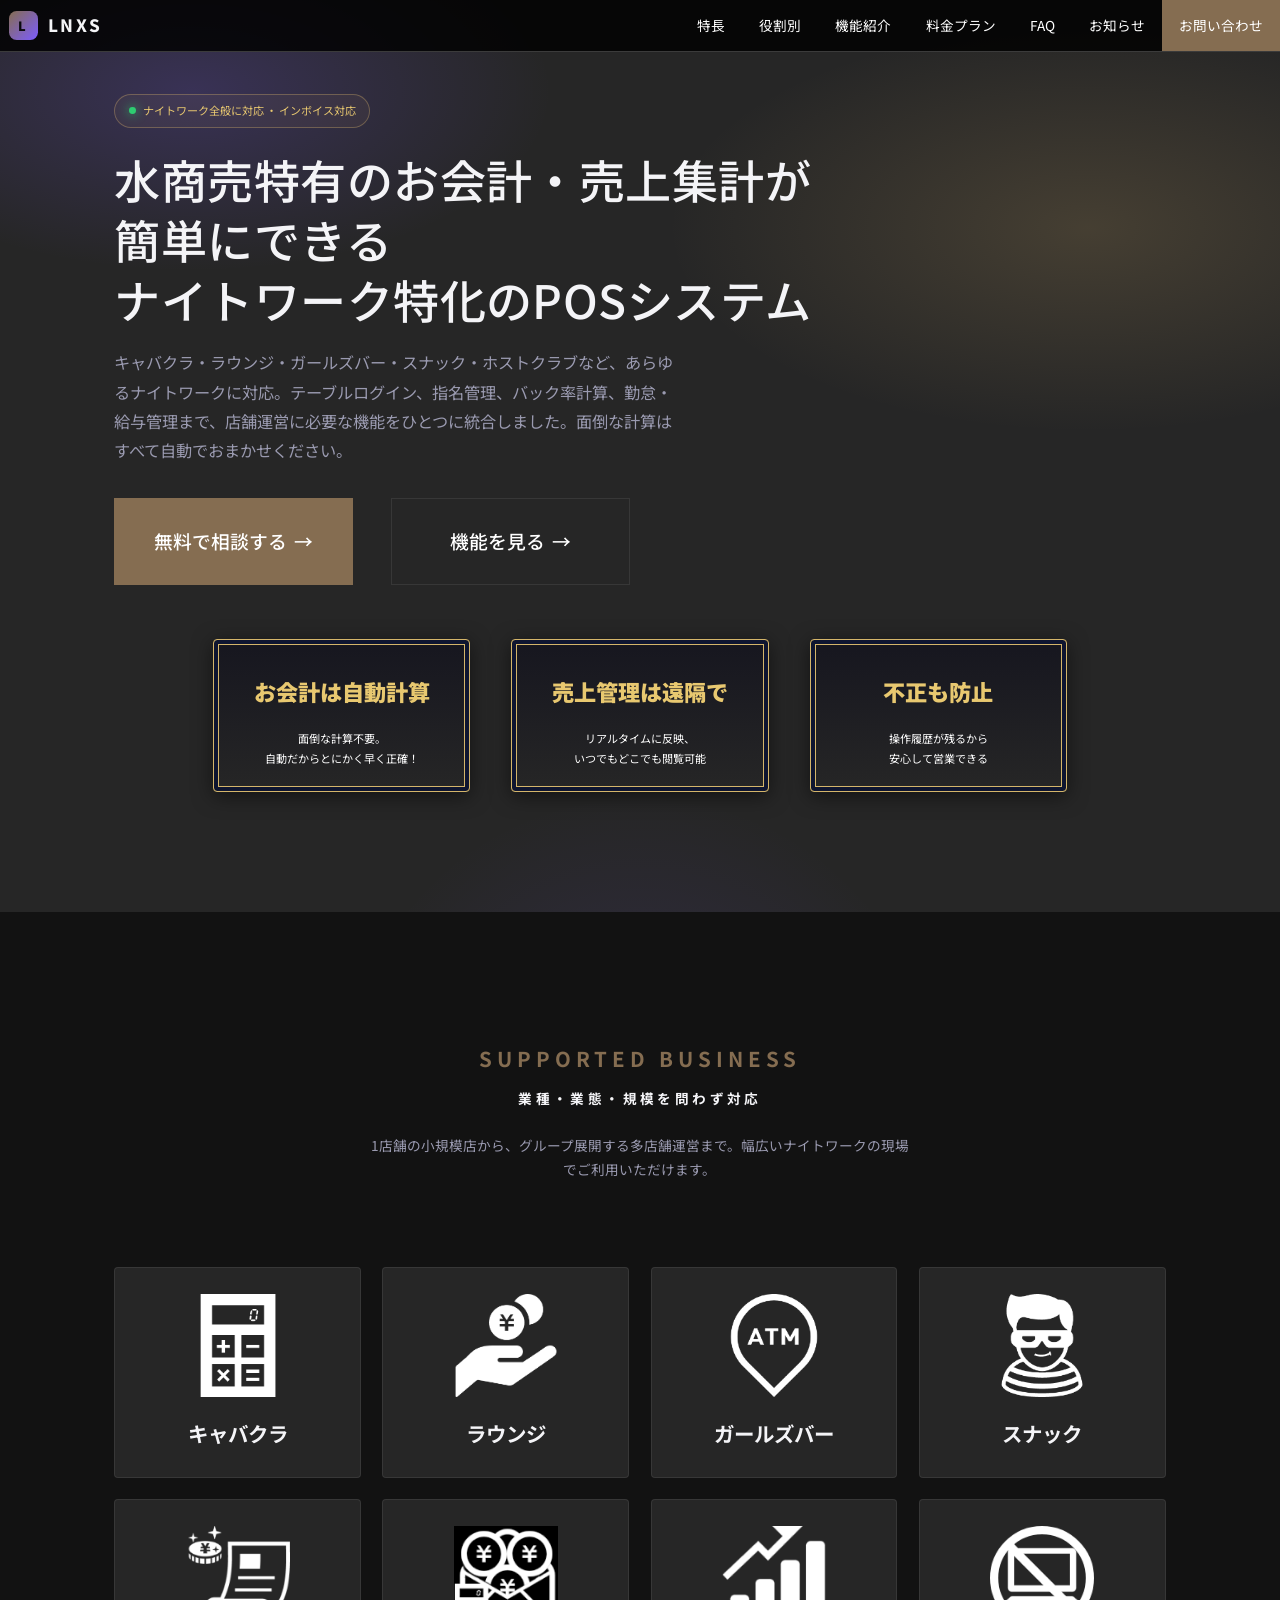
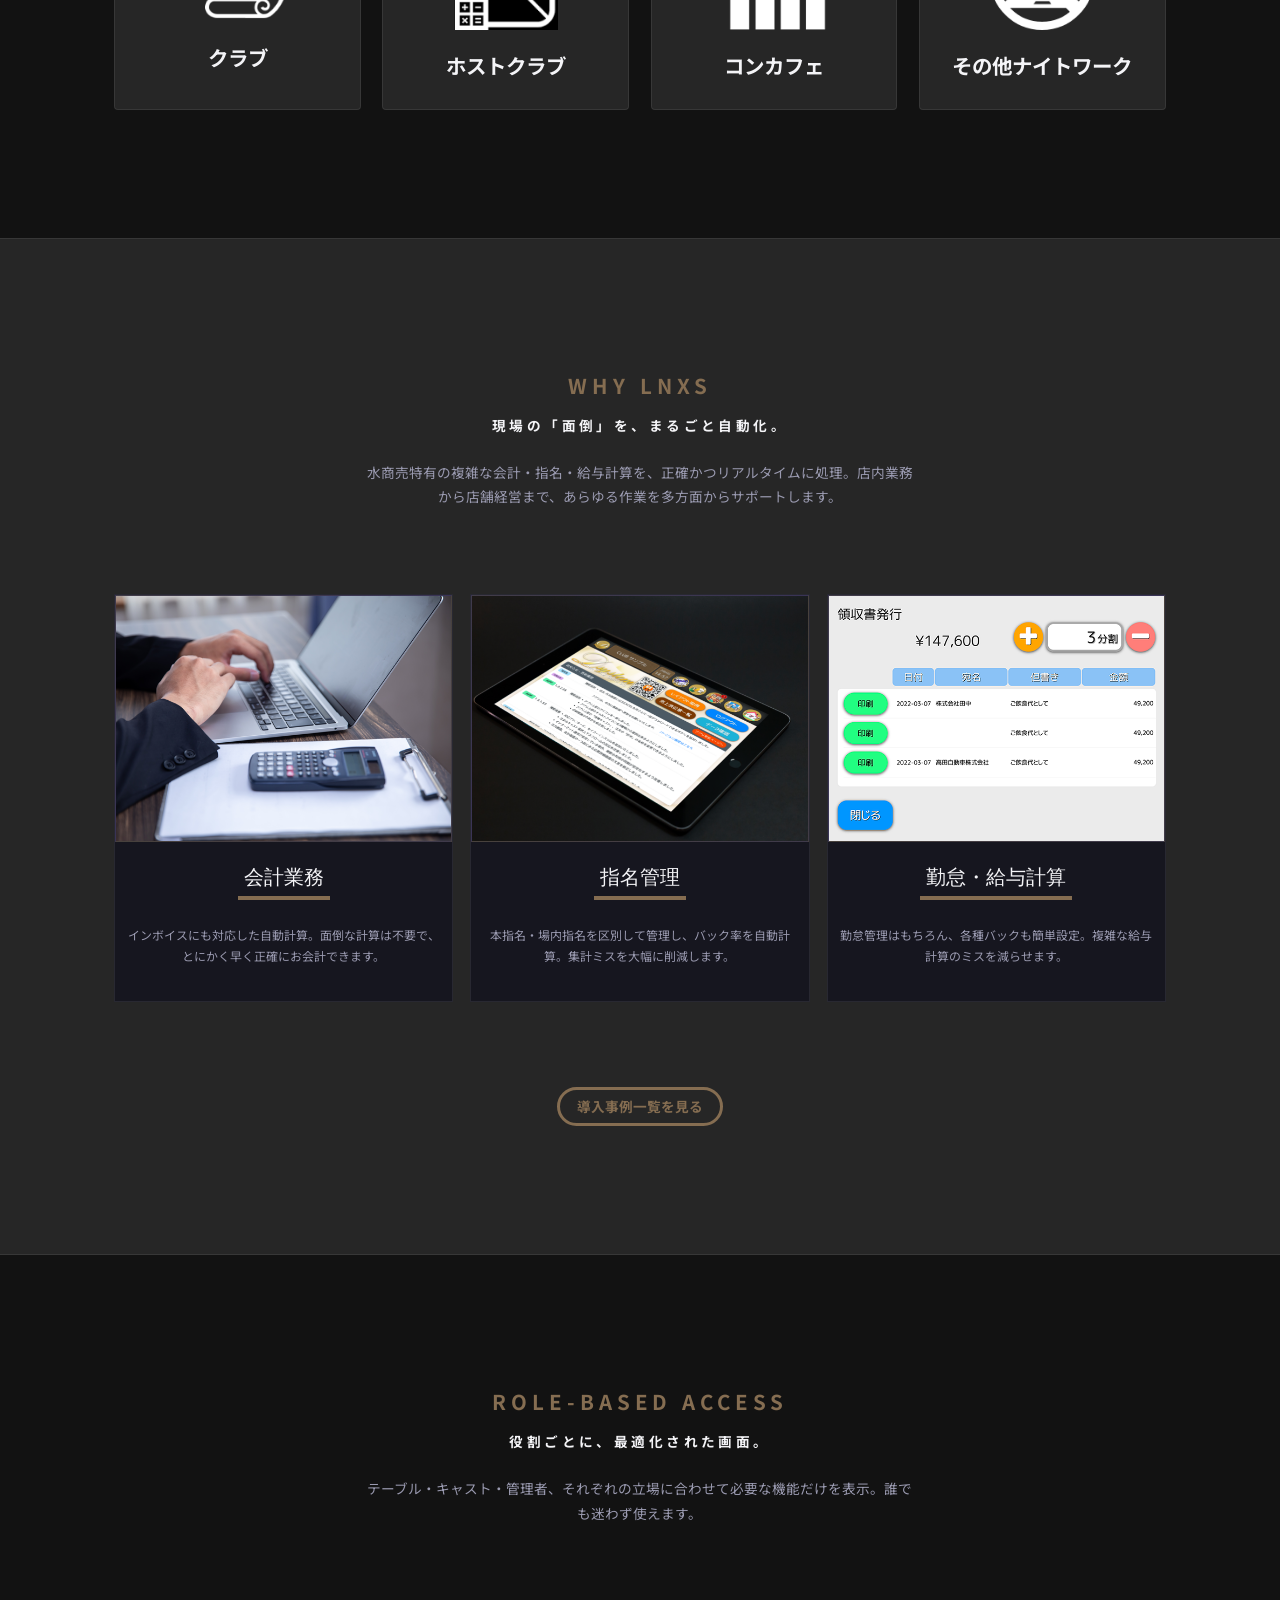
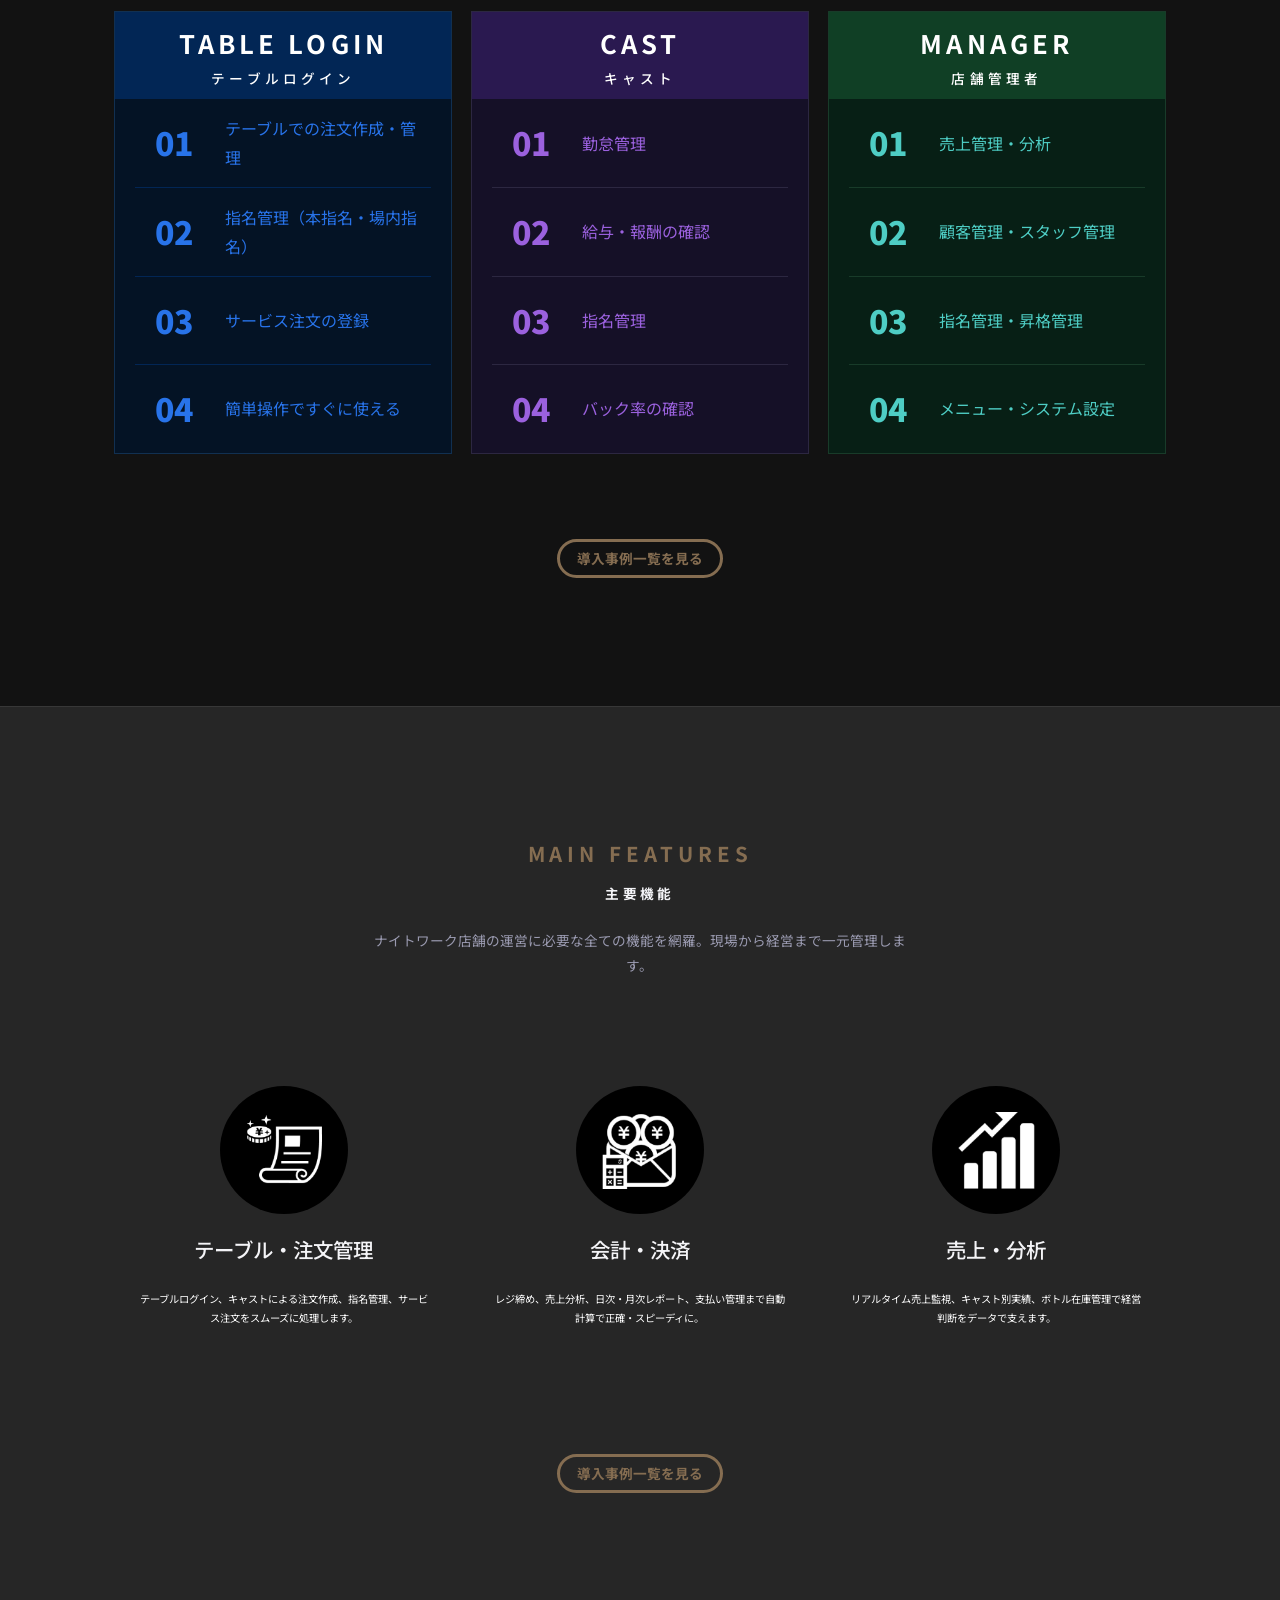
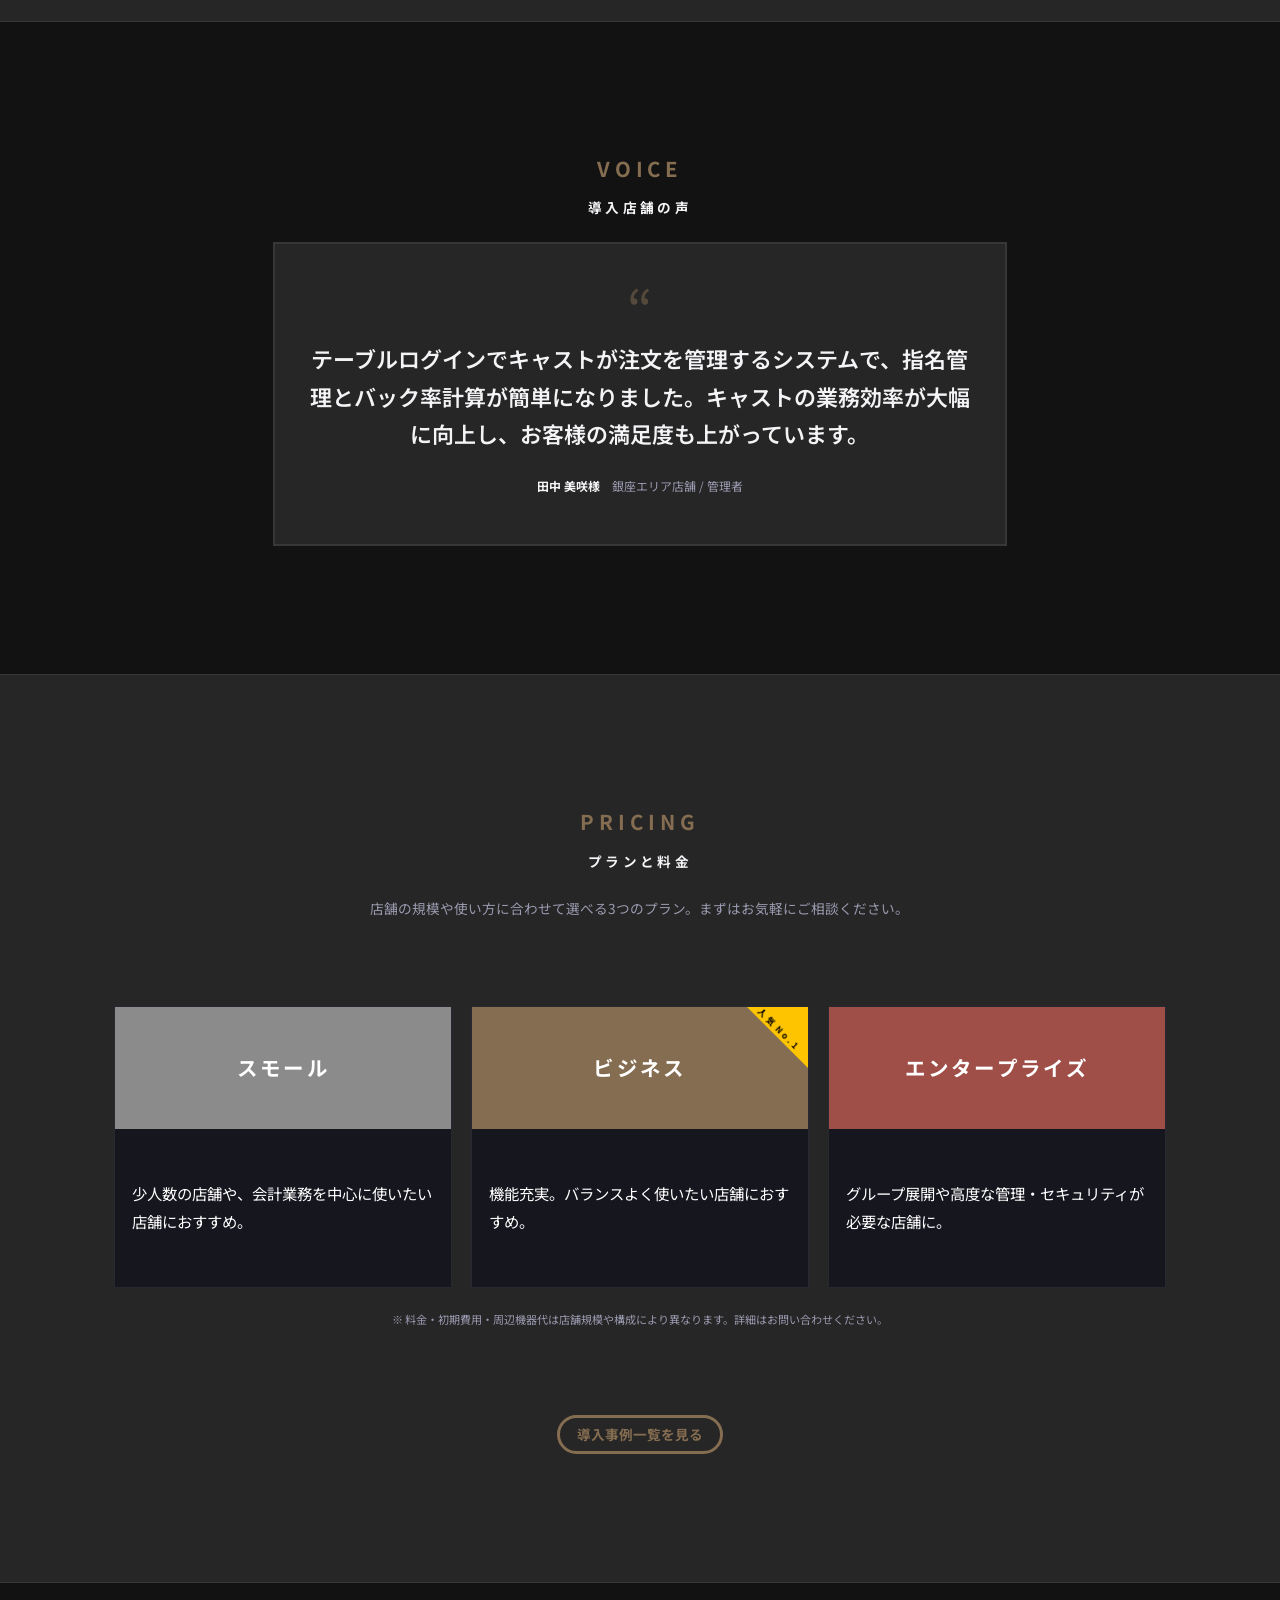
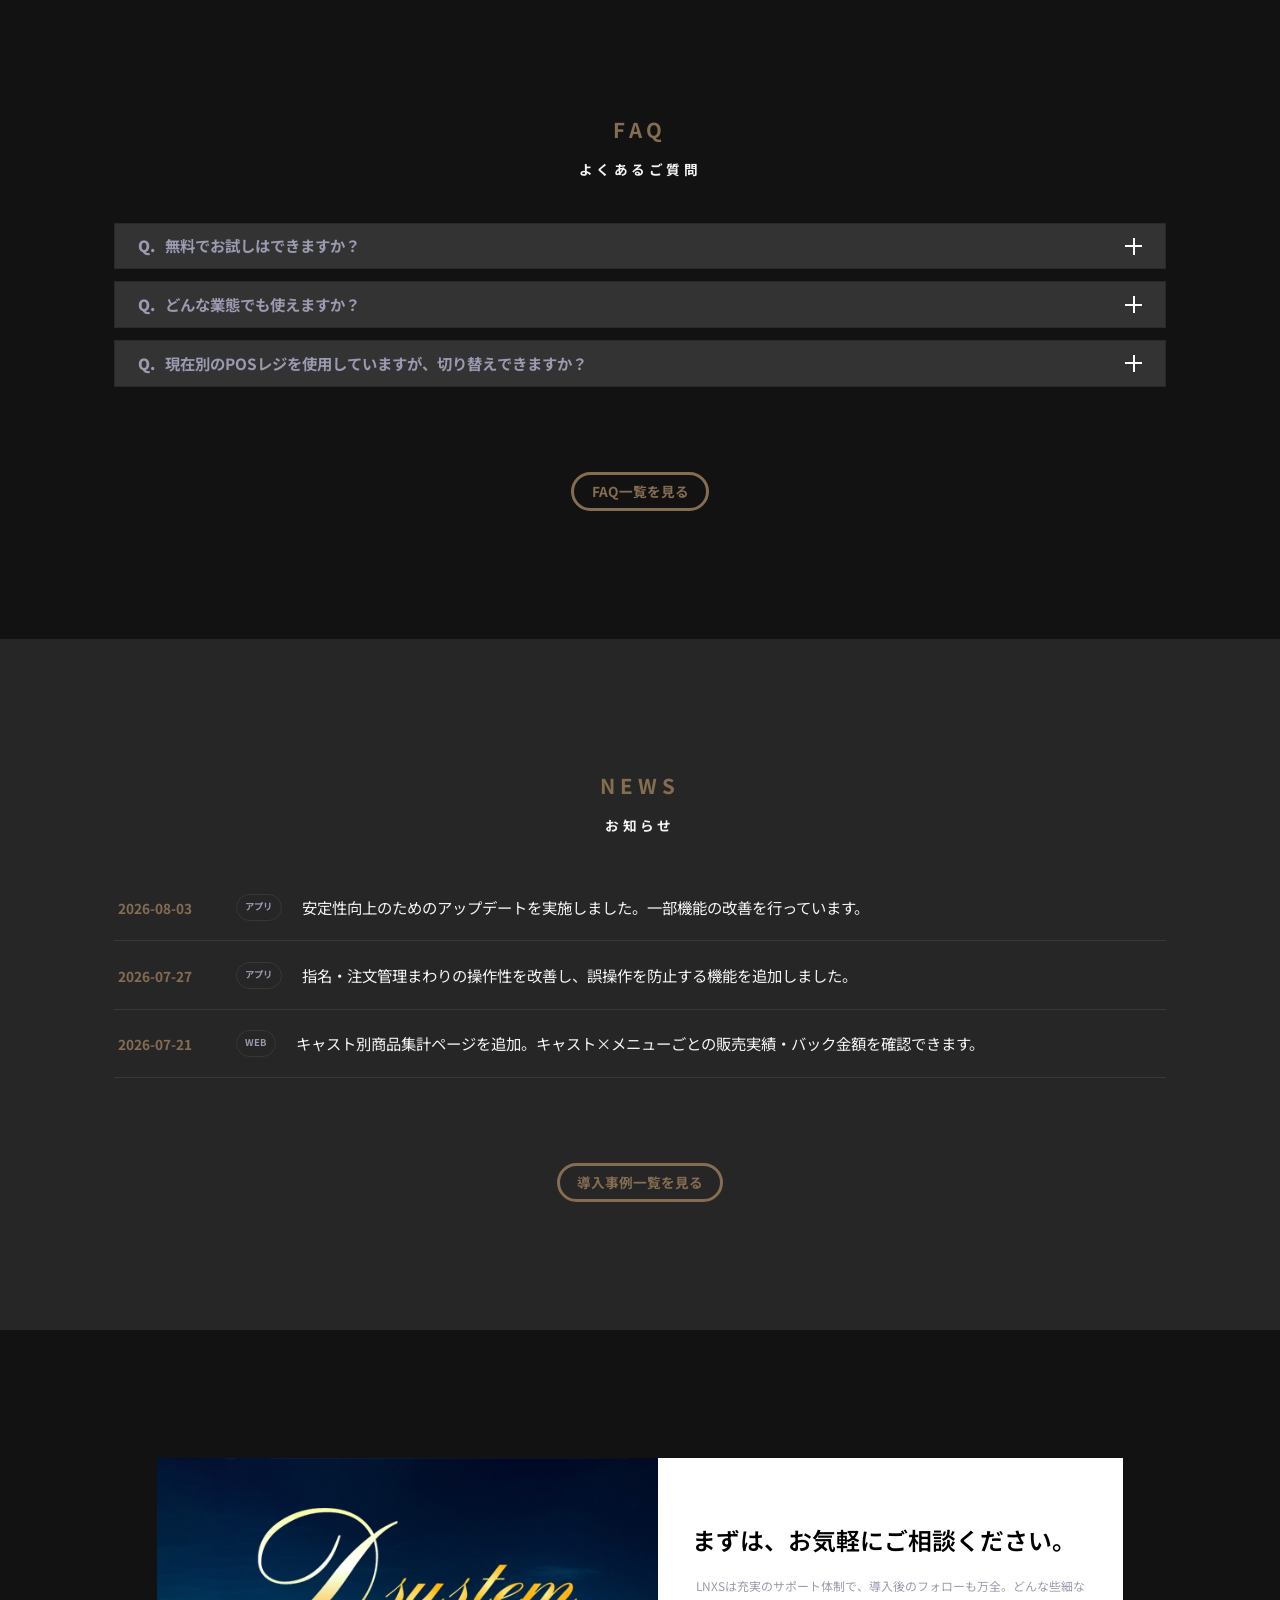
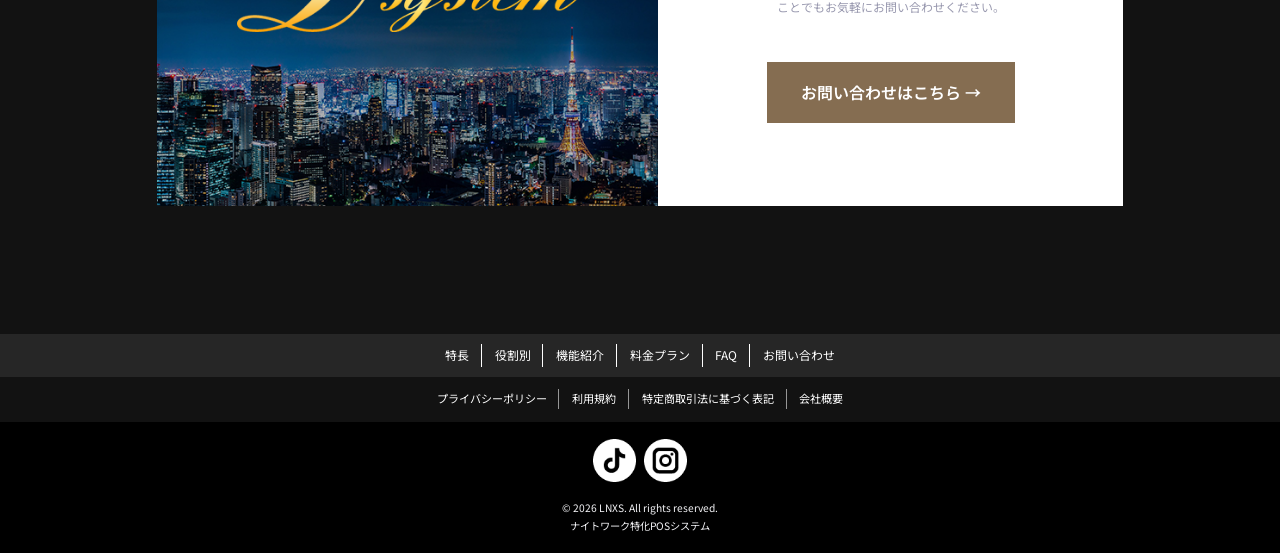
==== commit fcfda53c: "fix: update footer links" ====
--- a/index.html
+++ b/index.html
@@ -368,7 +368,8 @@
         <div class="cta-inner">
           <h2>まずは、お気軽にご相談ください。</h2>
           <p>LNXSは充実のサポート体制で、導入後のフォローも万全。どんな些細なことでもお気軽にお問い合わせください。</p>
-          <a href="https://lnxs.jp/" class="btn btn-primary" style="padding:16px 34px;font-size:16px">お問い合わせはこちら →</a>
+          <a href="./page-contact.html" class="btn btn-primary" style="padding:16px 34px;font-size:16px">お問い合わせはこちら
+            →</a>
         </div>
       </div>
     </section>
@@ -382,18 +383,18 @@
   <!-- ===== Footer ===== -->
   <footer>
     <div class="footer-links">
-      <li><a>機能</a></li>
-      <li><a href="./page-features.html">テーブルログインシステム</a></li>
-      <li><a href="./page-features.html">キャスト主導の注文管理</a></li>
-      <li><a href="./page-features.html">指名管理・バック率</a></li>
-      <li><a href="./page-features.html">勤怠・給与管理</a></li>
+      <li><a href="">特長</a></li>
+      <li><a href="">役割別</a></li>
+      <li><a href="">機能紹介</a></li>
+      <li><a href="">料金プラン</a></li>
+      <li><a href="">FAQ</a></li>
+      <li><a href="">お問い合わせ</a></li>
     </div>
     <div class="footer-bottom">
-      <a>サポート</a>
-      <a href="./page-faq.html">システム要件</a>
-      <a href="./page-security.html">セキュリティ</a>
-      <a href="./page-audit.html">監査ログ</a>
-      <a href="./page-backup.html">バックアップ</a>
+      <a href="">プライバシーポリシー</a>
+      <a href="">利用規約</a>
+      <a href="">特定商取引法に基づく表記</a>
+      <a href="">会社概要</a>
     </div>
     <div class="foot-bottom">
       <ul>
--- a/assets/scss/style.css
+++ b/assets/scss/style.css
@@ -42,6 +42,7 @@
   --muted: #9a9ab0;
   --gold: #856D51;
   --gold-2: #504231;
+  --gold-3: #f1cb77;
   --gold-text: #e8c870;
   --purple: #7c5cff;
   --purple-2: #b28bff;
@@ -1706,7 +1707,7 @@
   flex-wrap: wrap;
   gap: 30px;
   color: #fff;
-  font-size: 13px;
+  font-size: 11px;
   background-color: #121212;
 }
 @media screen and (max-width: 1500px) {
@@ -3615,4 +3616,448 @@
 }
 section .sitemap ul li:last-child a::after {
   content: "";
+}
+
+.sec-contact-low.block {
+  padding-block: 80px;
+}
+.sec-contact-low.block .low-cta-inner {
+  text-align: center;
+}
+.sec-contact-low.block .low-cta-inner h2 {
+  font-size: 28px;
+  font-weight: bold;
+  margin-bottom: 20px;
+}
+@media screen and (max-width: 768px) {
+  .sec-contact-low.block .low-cta-inner h2 {
+    font-size: 18rem;
+  }
+}
+.sec-contact-low.block .low-cta-inner p {
+  font-size: 16px;
+  margin-bottom: 30px;
+}
+.sec-contact-low.block .low-cta-inner a {
+  color: #fff;
+  padding: 20px 134px;
+  font-size: 22px;
+  font-weight: 500;
+  font-family: "Helvetica Neue", Arial, "Hiragino Kaku Gothic ProN", "Hiragino Sans", Meiryo, sans-serif;
+}
+@media screen and (max-width: 768px) {
+  .sec-contact-low.block .low-cta-inner a {
+    padding: 16px 64px;
+    font-size: 18px;
+  }
+}
+
+.sec-contact {
+  padding-top: 250rem;
+  padding-bottom: 100rem;
+}
+@media screen and (max-width: 768px) {
+  .sec-contact {
+    padding-top: 110rem;
+    padding-bottom: 30rem;
+  }
+}
+.sec-contact__inner {
+  max-width: 1300px;
+  margin: 0 auto;
+  display: flex;
+  flex-direction: column;
+  justify-content: space-between;
+}
+@media screen and (max-width: 1500px) {
+  .sec-contact__inner {
+    width: 1300rem;
+  }
+}
+@media screen and (max-width: 768px) {
+  .sec-contact__inner {
+    width: 335rem;
+  }
+}
+.sec-contact__heading {
+  flex: 0 0 45%;
+}
+.sec-contact__title {
+  font-size: 110rem;
+  font-weight: 900;
+  line-height: 1;
+  color: var(--gold);
+  -webkit-text-stroke: 2rem #333;
+}
+@media screen and (max-width: 768px) {
+  .sec-contact__title {
+    font-size: 50rem;
+    -webkit-text-stroke: 1rem #333;
+  }
+}
+.sec-contact__sub {
+  margin-top: 18rem;
+  font-size: 36rem;
+  font-weight: 700;
+  color: var(--gold);
+}
+@media screen and (max-width: 768px) {
+  .sec-contact__sub {
+    font-size: 16rem;
+    margin-top: 8rem;
+  }
+}
+.sec-contact__image {
+  position: absolute;
+  top: 100rem;
+  right: 200rem;
+}
+@media screen and (max-width: 768px) {
+  .sec-contact__image {
+    position: unset;
+    transform: translateX(20rem);
+    margin-block: 20rem;
+  }
+}
+.sec-contact__image img {
+  display: block;
+  width: 100%;
+  max-width: 500rem;
+  height: auto;
+  margin-left: auto;
+}
+.sec-contact .tel-btn {
+  border: 3px solid var(--gold);
+  background-color: var(--gold);
+  display: flex;
+  flex-direction: column;
+  align-items: center;
+  margin-bottom: 50rem;
+  padding-block: 30rem;
+  transition: all ease-in-out 0.2s;
+}
+.sec-contact .tel-btn:hover {
+  background-color: rgba(0, 0, 0, 0);
+}
+.sec-contact .tel-btn:hover h4 {
+  color: var(--gold-3);
+}
+.sec-contact .tel-btn:hover .white {
+  display: none;
+}
+.sec-contact .tel-btn:hover .yellow {
+  display: block;
+}
+.sec-contact .tel-btn:hover strong {
+  color: var(--gold-3);
+}
+.sec-contact .tel-btn:hover small {
+  color: var(--gold-3);
+}
+.sec-contact .tel-btn h4 {
+  font-family: sans-serif;
+  font-weight: bold;
+  font-size: 32rem;
+  color: #fff;
+  text-align: center;
+}
+@media screen and (max-width: 768px) {
+  .sec-contact .tel-btn h4 {
+    font-size: 14rem;
+    width: 100%;
+  }
+}
+.sec-contact .tel-btn div {
+  display: flex;
+  align-items: center;
+  gap: 20rem;
+}
+.sec-contact .tel-btn div span img {
+  width: 55rem;
+}
+@media screen and (max-width: 768px) {
+  .sec-contact .tel-btn div span img {
+    width: 25rem;
+  }
+}
+.sec-contact .tel-btn div span img.yellow {
+  display: none;
+}
+.sec-contact .tel-btn div span img.white {
+  display: block;
+}
+.sec-contact .tel-btn div strong {
+  font-size: 76rem;
+  line-height: 1em;
+}
+@media screen and (max-width: 768px) {
+  .sec-contact .tel-btn div strong {
+    font-size: 26rem;
+  }
+}
+.sec-contact .tel-btn small {
+  font-size: 14rem;
+}
+@media screen and (max-width: 768px) {
+  .sec-contact .tel-btn small {
+    width: 100%;
+    text-align: center;
+  }
+}
+.sec-contact__main {
+  max-width: 1300px;
+  margin: auto;
+  border: 2rem solid var(--gold);
+  border-radius: 70rem;
+  padding: 80rem 90rem;
+  background: #fff;
+}
+@media screen and (max-width: 768px) {
+  .sec-contact__main {
+    padding: 40rem 15rem;
+    margin-inline: 20rem;
+    border-radius: 30rem;
+  }
+}
+.sec-contact__main span, .sec-contact__main label {
+  color: #000;
+}
+.sec-contact__main__title {
+  font-size: 30rem;
+  font-weight: 900;
+  line-height: 1;
+  color: var(--gold);
+  text-align: center;
+}
+@media screen and (max-width: 768px) {
+  .sec-contact__main__title {
+    font-size: 16rem;
+    -webkit-text-stroke: 0rem #333;
+  }
+}
+.sec-contact__main .contact-step {
+  display: flex;
+  justify-content: center;
+  align-items: center;
+  margin: 100rem 0 90rem;
+}
+@media screen and (max-width: 768px) {
+  .sec-contact__main .contact-step {
+    margin: 50rem 0 40rem;
+  }
+}
+.sec-contact__main .contact-step__item {
+  text-align: center;
+  position: relative;
+}
+.sec-contact__main .contact-step__number {
+  display: block;
+  font-size: 42rem;
+  font-weight: bold;
+  position: absolute;
+  top: -100%;
+  left: 50%;
+  transform: translateX(-50%);
+}
+@media screen and (max-width: 768px) {
+  .sec-contact__main .contact-step__number {
+    top: -80%;
+    font-size: 18rem;
+  }
+}
+.sec-contact__main .contact-step__label {
+  display: flex;
+  justify-content: center;
+  align-items: center;
+  width: 140rem;
+  height: 77rem;
+  border-radius: 999rem;
+  border: 1rem solid #333;
+  font-size: 20rem;
+  font-weight: 700;
+}
+@media screen and (max-width: 768px) {
+  .sec-contact__main .contact-step__label {
+    width: 80rem;
+    height: 44rem;
+    font-size: 12rem;
+    font-weight: bold;
+  }
+}
+.sec-contact__main .contact-step__line {
+  width: 80rem;
+  border-top: 2rem dashed #999;
+}
+.sec-contact__main .contact-step .is-active .contact-step__number {
+  color: var(--gold);
+}
+.sec-contact__main .contact-step .is-active .contact-step__label {
+  background: var(--gold);
+  color: #fff;
+}
+.sec-contact__main .contact-form__row {
+  display: grid;
+  grid-template-columns: 1fr 1fr;
+  gap: 30rem;
+  margin-bottom: 30rem;
+}
+@media screen and (max-width: 768px) {
+  .sec-contact__main .contact-form__row {
+    display: flex;
+    flex-direction: column;
+    gap: 0rem;
+    margin-bottom: 0rem;
+  }
+}
+.sec-contact__main .contact-form__item {
+  margin-bottom: 30rem;
+  font-size: 18rem;
+}
+@media screen and (max-width: 768px) {
+  .sec-contact__main .contact-form__item {
+    font-size: 12rem;
+    margin-bottom: 20rem;
+  }
+}
+.sec-contact__main .contact-form label {
+  display: block;
+  font-weight: bold;
+}
+.sec-contact__main .contact-form label span {
+  margin-left: 10rem;
+  color: red;
+}
+.sec-contact__main .contact-form input {
+  width: 100%;
+  height: 64rem;
+  padding: 0 20rem;
+  border: 1rem solid #444;
+  border-radius: 10rem;
+  font-size: 18rem;
+  background-color: #fbf9f4;
+}
+@media screen and (max-width: 768px) {
+  .sec-contact__main .contact-form input {
+    height: 38rem;
+    margin-top: 10rem;
+    font-size: 12.5rem;
+  }
+}
+.sec-contact__main .contact-form textarea {
+  width: 100%;
+  height: 240rem;
+  padding: 20rem;
+  border: 1rem solid #444;
+  border-radius: 10rem;
+  resize: vertical;
+  background-color: #fbf9f4;
+}
+@media screen and (max-width: 768px) {
+  .sec-contact__main .contact-form textarea {
+    margin-top: 10rem;
+    height: 150rem;
+  }
+}
+.sec-contact__main .contact-form .contact-privacy {
+  border: 1rem solid #444;
+  border-radius: 10rem;
+  padding: 50rem;
+  margin-bottom: 30rem;
+  font-size: 18rem;
+  color: #000;
+  background-color: #fbf9f4;
+}
+@media screen and (max-width: 768px) {
+  .sec-contact__main .contact-form .contact-privacy {
+    padding: 20rem;
+    font-size: 12rem;
+  }
+}
+.sec-contact__main .contact-form .contact-privacy__body {
+  height: 180rem;
+  overflow-y: scroll;
+  overscroll-behavior: contain;
+  line-height: 2;
+  padding-right: 20rem;
+}
+@media screen and (max-width: 768px) {
+  .sec-contact__main .contact-form .contact-privacy__body {
+    height: 130rem;
+  }
+}
+.sec-contact__main .contact-form .contact-check {
+  display: inline-flex;
+  align-items: center;
+  gap: 12px;
+  cursor: pointer;
+  -webkit-user-select: none;
+     -moz-user-select: none;
+          user-select: none;
+}
+.sec-contact__main .contact-form .contact-check input {
+  display: none;
+}
+.sec-contact__main .contact-form .contact-check .checkmark {
+  width: 24px;
+  height: 24px;
+  border: 2px solid #bdbdbd;
+  border-radius: 50%;
+  background: #fff;
+  position: relative;
+  flex-shrink: 0;
+  transition: all 0.2s ease;
+}
+.sec-contact__main .contact-form .contact-check .checkmark::after {
+  content: "";
+  position: absolute;
+  left: 7px;
+  top: 3px;
+  width: 6px;
+  height: 12px;
+  border: solid #6cc04a;
+  border-width: 0 3px 3px 0;
+  transform: rotate(45deg);
+  opacity: 0;
+  transition: opacity 0.2s ease;
+}
+.sec-contact__main .contact-form .contact-check input:checked + .checkmark {
+  border-color: #6cc04a;
+}
+.sec-contact__main .contact-form .contact-check input:checked + .checkmark::after {
+  opacity: 1;
+}
+.sec-contact__main .contact-form .contact-check .text {
+  font-size: 16px;
+  line-height: 1.5;
+  color: #000;
+}
+.sec-contact__main .contact-form .contact-submit {
+  display: flex;
+  justify-content: center;
+  align-items: center;
+  width: 220rem;
+  height: 70rem;
+  margin: auto;
+  margin-top: 50rem;
+  border: none;
+  border: 1px solid #444;
+  border-radius: 999rem;
+  background: var(--gold);
+  color: #fff;
+  font-size: 18rem;
+  font-weight: bold;
+  cursor: pointer;
+  transition: 0.3s;
+}
+@media screen and (max-width: 768px) {
+  .sec-contact__main .contact-form .contact-submit {
+    font-size: 16rem;
+    width: 220rem;
+    height: 45rem;
+    margin-top: 30rem;
+  }
+}
+.sec-contact__main .contact-form .contact-submit:hover {
+  background: #fff;
+  color: var(--gold);
 }/*# sourceMappingURL=style.css.map */
